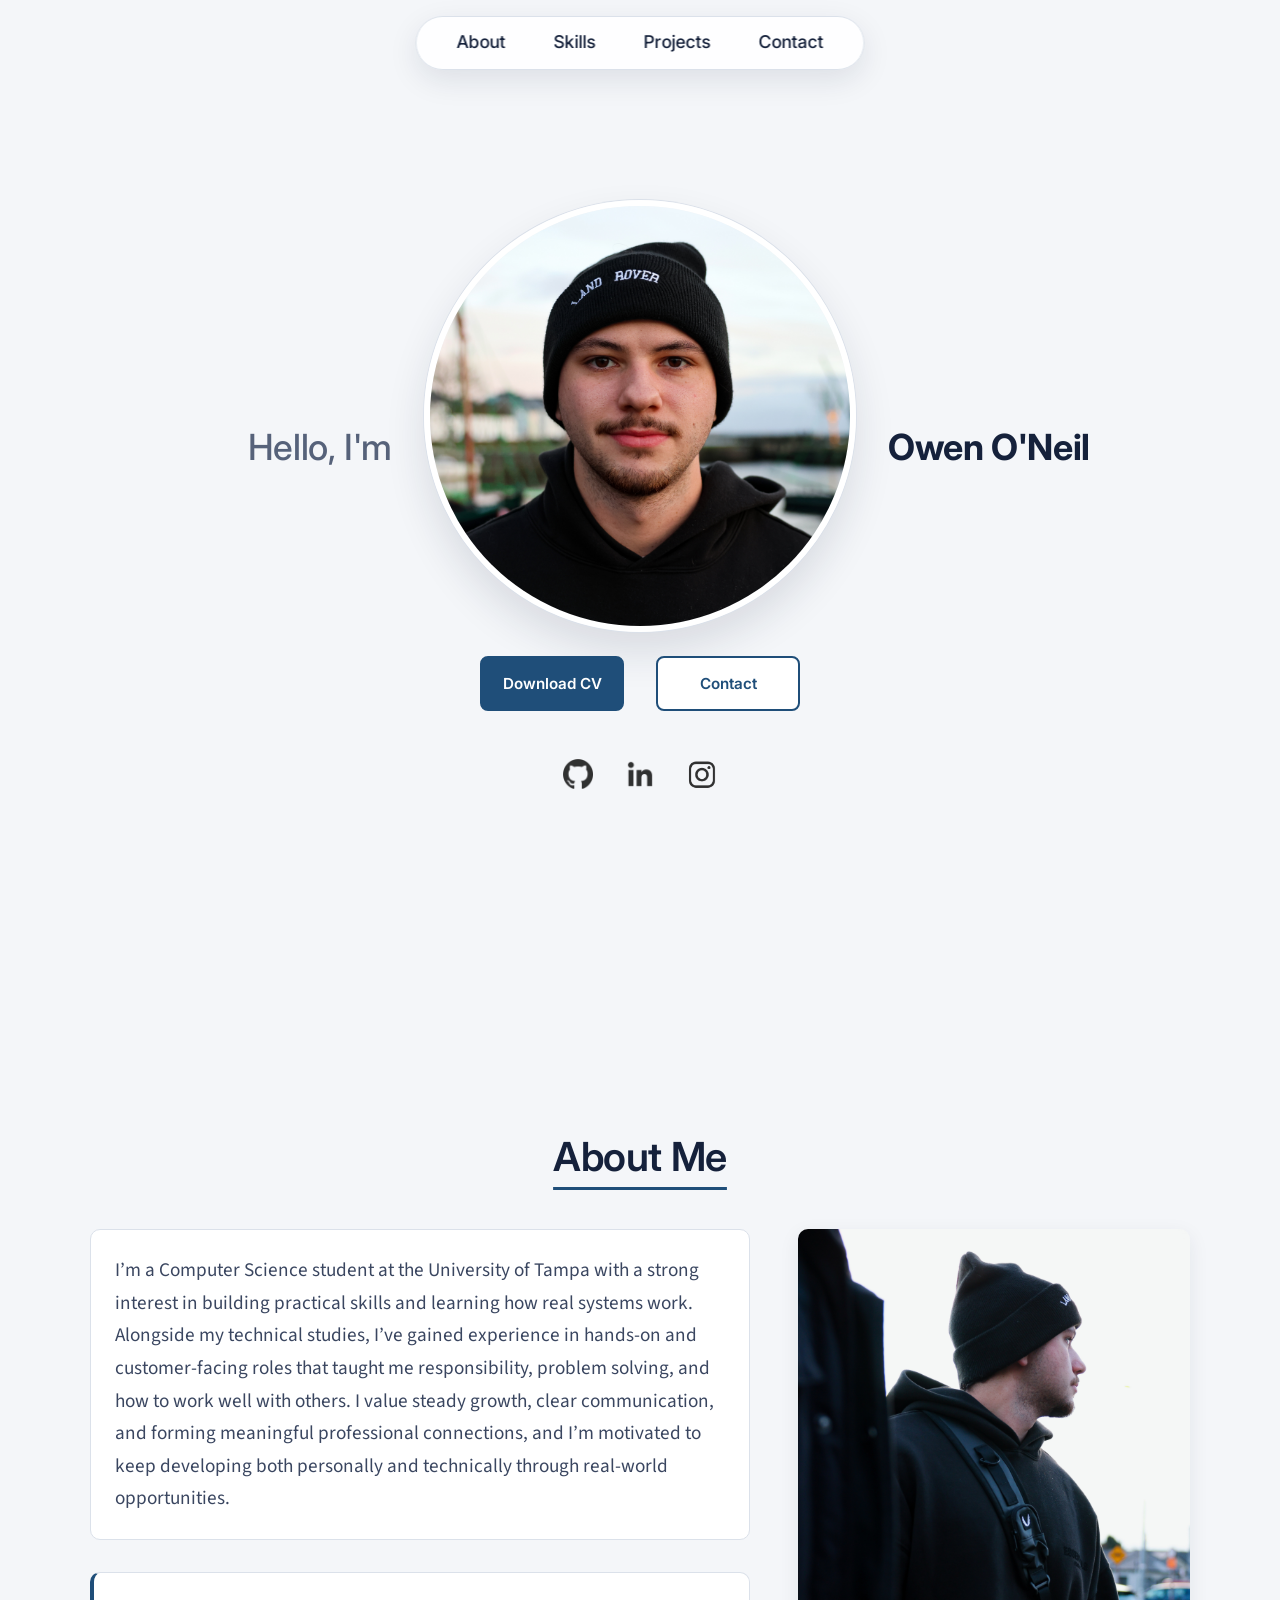
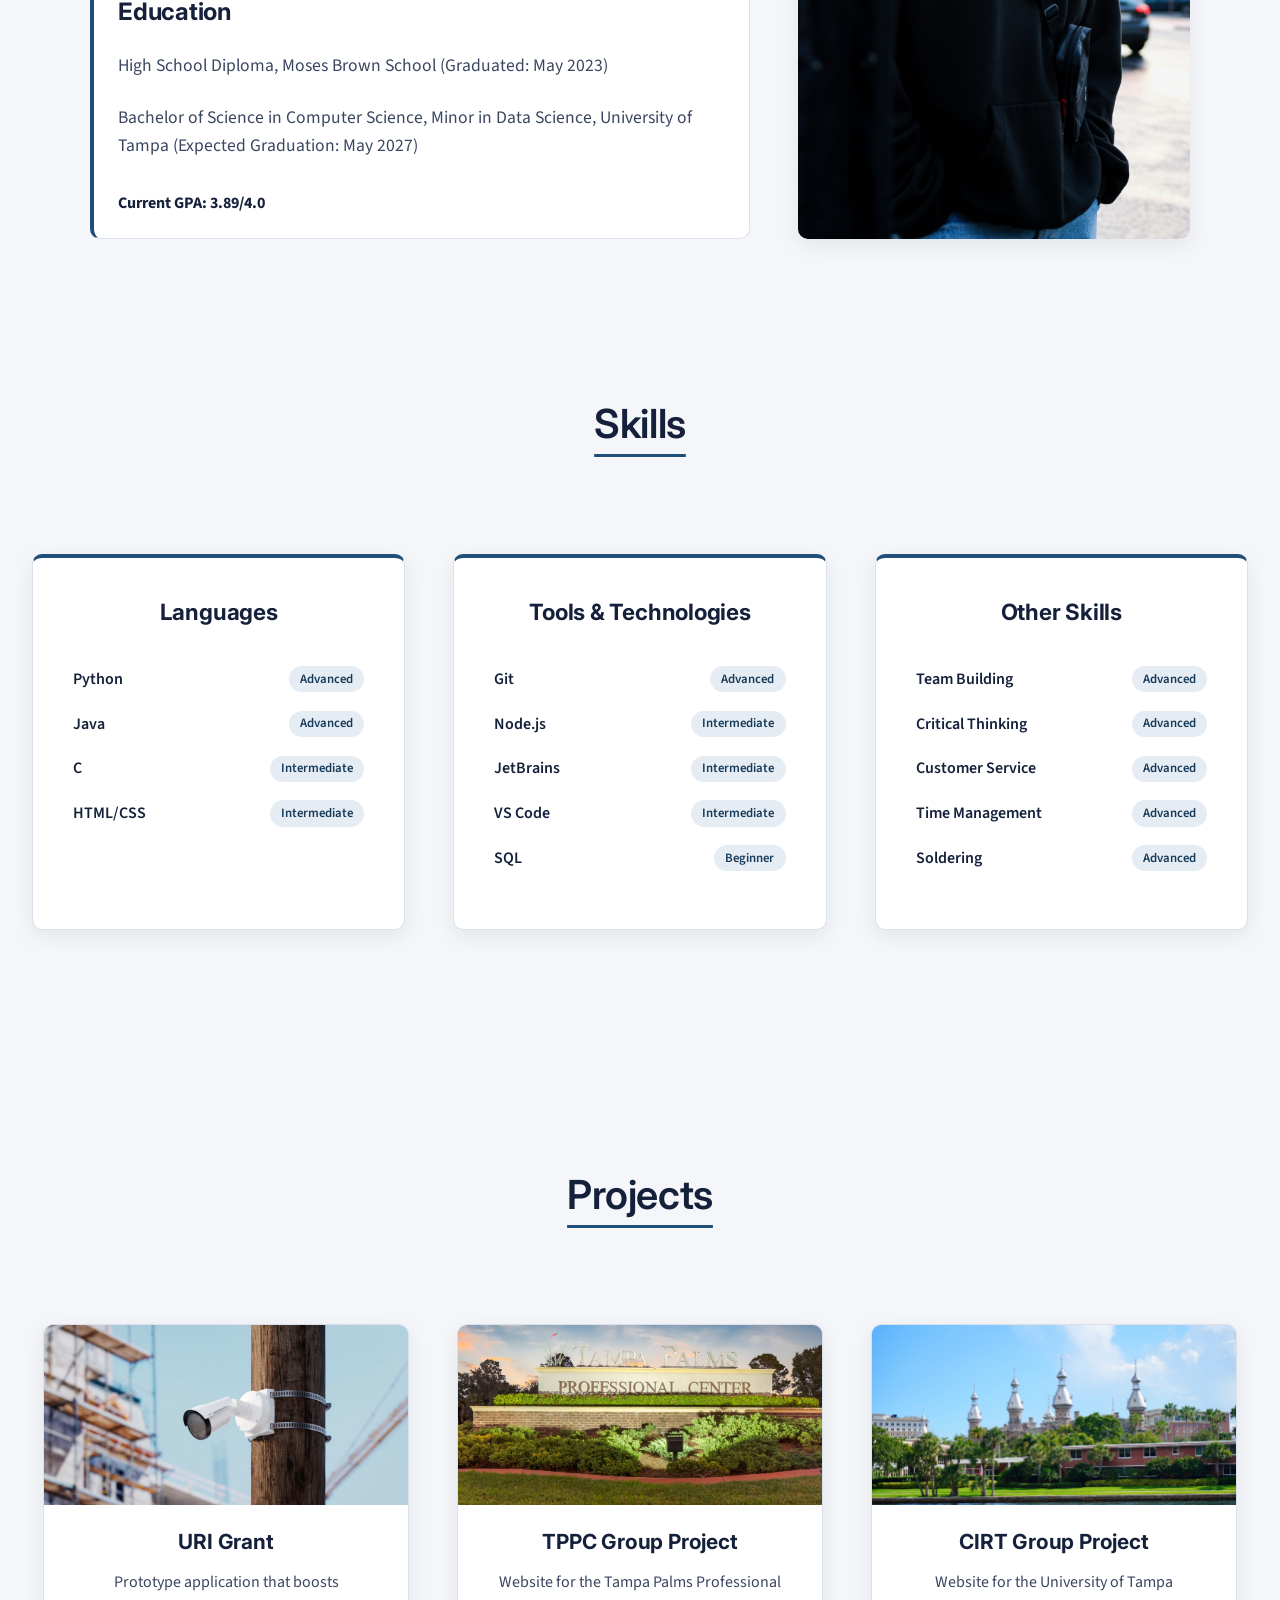
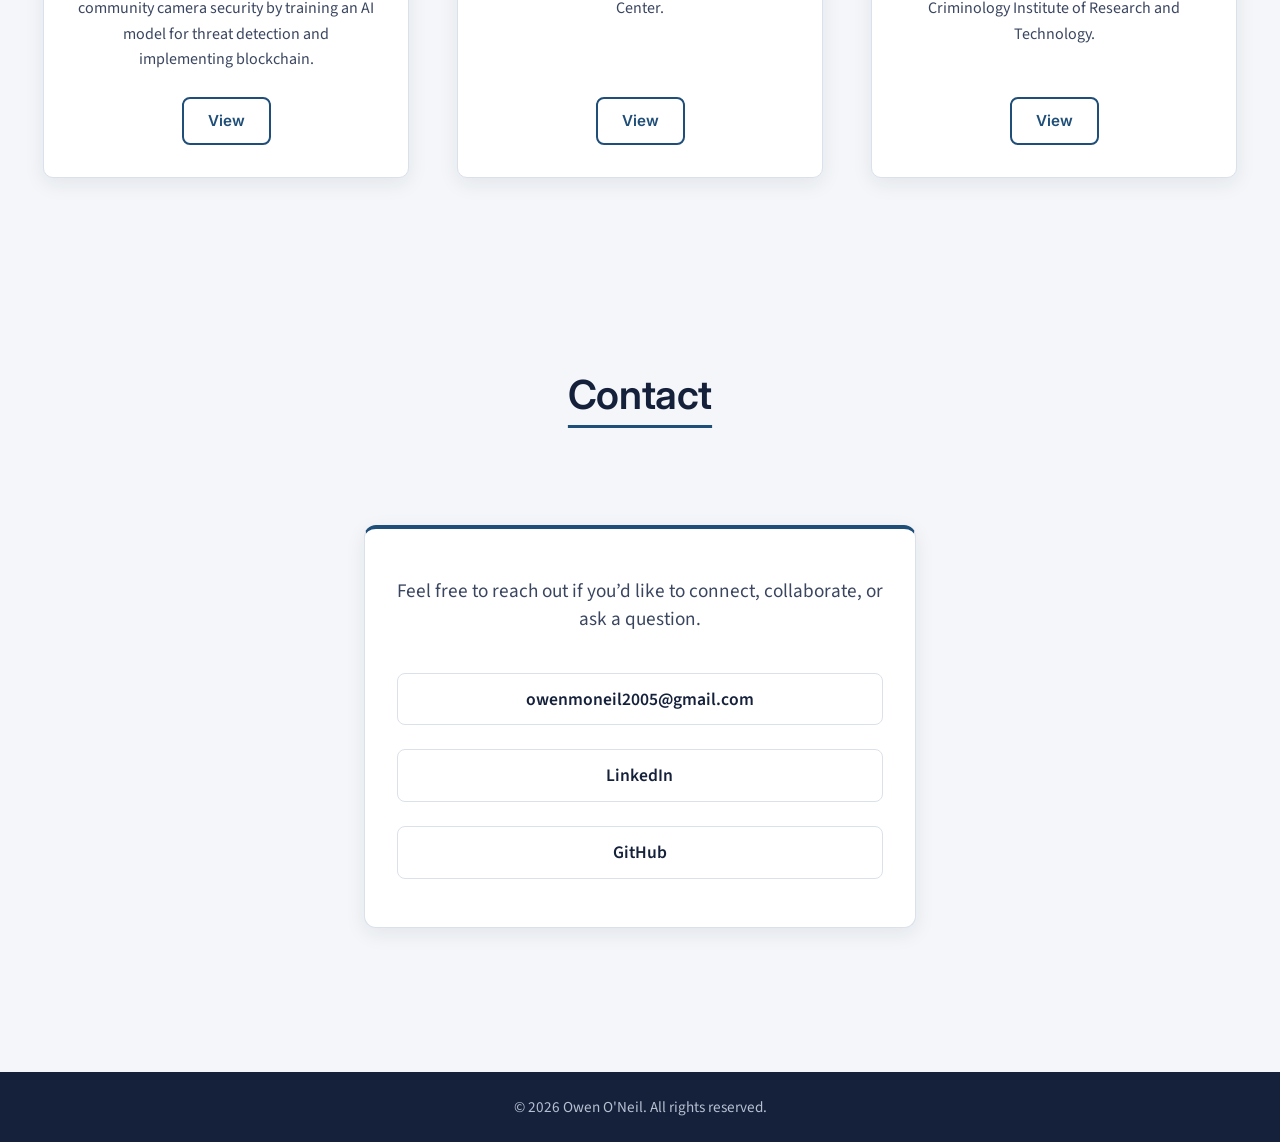
==== homePage.html @ 42765a48 "update 2" ====
<!DOCTYPE html>
<html lang="en">
<head>
    <meta charset="UTF-8">
    <meta name="viewport" content="width=device-width, initial-scale=1.0">
    <meta name="description" content="Owen O'Neil, Computer Science student at the University of Tampa.">
    <title>Owen O'Neil | Portfolio</title>
    <link rel="stylesheet" href="style.css">
</head>
<body>
    <section class="hero">
        <nav id="desktopNav">
            <div>
                <ul class="navLinks">
                    <li><a href="#about">About</a></li>
                    <li><a href="#skills">Skills</a></li>
                    <li><a href="#projects">Projects</a></li>
                    <li><a href="#contact">Contact</a></li>
                </ul>
            </div>
        </nav>
        <nav id="hamburgerNav">
            <div class="hamburgerMenue" onclick="toggleMenue()" role="button" tabindex="0" aria-label="Toggle menu">
                <div class="hamburgerImage">
                    <img src="images/hamburgericon.webp" alt="Menu icon">
                </div>
            </div>
            <div class="mobileLinksHidden">
                <ul class="navLinksMobile">
                    <li><a href="#about" onclick="toggleMenue()">About</a></li>
                    <li><a href="#skills" onclick="toggleMenue()">Skills</a></li>
                    <li><a href="#projects" onclick="toggleMenue()">Projects</a></li>
                    <li><a href="#contact" onclick="toggleMenue()">Contact</a></li>
                </ul>
            </div>
        </nav>
        <div class="homeProfile">
            <div class="leftSideHome">
                <h1>Hello, I'm</h1>
            </div>

            <div class="centerHome">
                <div class="personalPic">
                    <img src="images/selfImage.jpeg" alt="Owen O'Neil">
                </div>

                <div class="CVandConnectButtonsHome">
                    <a class="CV" href="Owen%20O'Neil%20Resume%20updated%208-8-2026.pdf" target="_blank" rel="noopener noreferrer">Download CV</a>
                    <a class="connectBtn" href="#contact">Contact</a>
                </div>

                <div class="relatedButtonsHome">
                    <a href="https://github.com/Owen7117" class="imageButton" target="_blank" rel="noopener noreferrer" aria-label="GitHub">
                        <img src="images/github.png" alt="GitHub">
                    </a>
                    <a href="https://www.linkedin.com/in/owen-o-neil-0a0678290/" class="imageButton" target="_blank" rel="noopener noreferrer" aria-label="LinkedIn">
                        <img src="images/linkedin-icon.png" alt="LinkedIn">
                    </a>
                    <a href="https://www.instagram.com/owen_7117/" class="imageButton" target="_blank" rel="noopener noreferrer" aria-label="Instagram">
                        <img src="images/instagram-icon.png" alt="Instagram">
                    </a>
                </div>
            </div>

            <div class="rightSideHome">
                <h1>Owen O'Neil</h1>
            </div>
        </div>
    </section>

    <section id="about" class="AboutMeSection">
        <div class="aboutMeTitle">
            <h2>About Me</h2>
        </div>
        <div class="aboutMeContainer">
            <div class="leftColumnAbout">
                <div class="aboutMeBox">
                    <p>I’m a Computer Science student at the University of Tampa
                        with a strong interest in building practical skills and
                        learning how real systems work. Alongside my technical
                        studies, I’ve gained experience in hands-on and
                        customer-facing roles that taught me responsibility,
                        problem solving, and how to work well with others.
                        I value steady growth, clear communication, and forming
                        meaningful professional connections, and I’m motivated to
                        keep developing both personally and technically through
                        real-world opportunities.</p>
                </div>

                <div class="educationBox">
                    <h3>Education</h3>
                    <ul>
                        <li>High School Diploma, Moses Brown School (Graduated: May 2023)</li>
                        <li>Bachelor of Science in Computer Science, Minor in Data Science, University of Tampa (Expected Graduation: May 2027)</li>
                    </ul>
                    <div class="gpa">
                        <strong>Current GPA:</strong> 3.89/4.0
                    </div>
                </div>
            </div>

            <div class="rightColumnAbout">
                <div class="pictureBox">
                    <img src="images/wholeBodyPic.jpeg" alt="Owen O'Neil">
                </div>
            </div>
        </div>
    </section>

    <section id="skills" class="skillsSection">
        <div class="skillsTitle">
            <h2>Skills</h2>
        </div>
        <div class="skillsContainer">
            <div class="skillColumn">
                <h3>Languages</h3>
                <ul>
                    <li><span class="skillName">Python</span><span class="skillLevel">Advanced</span></li>
                    <li><span class="skillName">Java</span><span class="skillLevel">Advanced</span></li>
                    <li><span class="skillName">C</span><span class="skillLevel">Intermediate</span></li>
                    <li><span class="skillName">HTML/CSS</span><span class="skillLevel">Intermediate</span></li>
                </ul>
            </div>
            <div class="skillColumn">
                <h3>Tools &amp; Technologies</h3>
                <ul>
                    <li><span class="skillName">Git</span><span class="skillLevel">Advanced</span></li>
                    <li><span class="skillName">Node.js</span><span class="skillLevel">Intermediate</span></li>
                    <li><span class="skillName">JetBrains</span><span class="skillLevel">Intermediate</span></li>
                    <li><span class="skillName">VS Code</span><span class="skillLevel">Intermediate</span></li>
                    <li><span class="skillName">SQL</span><span class="skillLevel">Beginner</span></li>
                </ul>
            </div>
            <div class="skillColumn">
                <h3>Other Skills</h3>
                <ul>
                    <li><span class="skillName">Team Building</span><span class="skillLevel">Advanced</span></li>
                    <li><span class="skillName">Critical Thinking</span><span class="skillLevel">Advanced</span></li>
                    <li><span class="skillName">Customer Service</span><span class="skillLevel">Advanced</span></li>
                    <li><span class="skillName">Time Management</span><span class="skillLevel">Advanced</span></li>
                    <li><span class="skillName">Soldering</span><span class="skillLevel">Advanced</span></li>
                </ul>
            </div>
        </div>
    </section>

    <section id="projects" class="projectsSection">
        <div class="projectsTitle">
            <h2>Projects</h2>
        </div>
        <div class="projectsContainer">
            <div class="projectCard">
                <div class="projectImage">
                    <img src="images/securityCam.jpg" alt="Security camera app">
                </div>
                <h3>URI Grant</h3>
                <p>Prototype application that boosts community camera security by training an AI model for threat
                    detection and implementing blockchain.</p>
                <a class="projectBtn" href="WorkInProgressPage.html">View</a>
            </div>
            <div class="projectCard">
                <div class="projectImage">
                    <img src="images/TPPC.webp" alt="Tampa Palms Professional Center website">
                </div>
                <h3>TPPC Group Project</h3>
                <p>Website for the Tampa Palms Professional Center.</p>
                <a class="projectBtn" href="https://tppcgroup5.vercel.app" target="_blank" rel="noopener noreferrer">View</a>
            </div>
            <div class="projectCard">
                <div class="projectImage">
                    <img src="images/Cirt.jpg" alt="CIRT website">
                </div>
                <h3>CIRT Group Project</h3>
                <p>Website for the University of Tampa Criminology Institute of Research and Technology.</p>
                <a class="projectBtn" href="https://cirt.vercel.app" target="_blank" rel="noopener noreferrer">View</a>
            </div>
        </div>
    </section>

    <section id="contact" class="contactSection">
        <div class="contactTitle">
            <h2>Contact</h2>
        </div>

        <div class="contactContainer">
            <p class="contactText">
                Feel free to reach out if you’d like to connect, collaborate, or ask a question.
            </p>

            <div class="contactInfo">
                <a href="mailto:owenmoneil2005@gmail.com" class="contactItem">owenmoneil2005@gmail.com</a>
                <a href="https://www.linkedin.com/in/owen-o-neil-0a0678290/" target="_blank" rel="noopener noreferrer" class="contactItem">LinkedIn</a>
                <a href="https://github.com/Owen7117" target="_blank" rel="noopener noreferrer" class="contactItem">GitHub</a>
            </div>
        </div>
    </section>

    <footer class="footer">
        <p>&copy; 2026 Owen O'Neil. All rights reserved.</p>
    </footer>

    <script src="script.js"></script>
</body>
</html>
---- style.css ----
@import url('https://fonts.googleapis.com/css2?family=Inter:wght@500;600;700;800&family=Source+Sans+3:wght@400;500;600;700&display=swap');

:root {
    --bg: #F4F6F9;
    --surface: #FFFFFF;
    --ink: #15213B;
    --text: #3A4660;
    --muted: #56627A;
    --accent: #1F4E79;
    --accentDark: #163A59;
    --accentSoft: #E6ECF3;
    --border: #DBE1EA;
    --shadow: 0 6px 20px rgba(21, 33, 59, 0.08);
    --headingFont: 'Inter', 'Segoe UI', Helvetica, Arial, sans-serif;
    --bodyFont: 'Source Sans 3', 'Segoe UI', Helvetica, Arial, sans-serif;
}

html {
    scroll-behavior: smooth;
    scroll-padding-top: 6rem;
}

* {
    margin: 0;
    padding: 0;
}

body {
    font-family: var(--bodyFont);
    background-color: var(--bg);
    color: var(--ink);
    -webkit-font-smoothing: antialiased;
}

h1,
h2,
h3 {
    font-family: var(--headingFont);
    color: var(--ink);
    letter-spacing: -0.01em;
}

a:focus-visible,
button:focus-visible,
[role="button"]:focus-visible {
    outline: 2px solid var(--accent);
    outline-offset: 3px;
    border-radius: 4px;
}

.hero {
    min-height: 100vh;
    display: flex;
    flex-direction: column;
    padding-top: 4.5rem;
}

#desktopNav {
    position: fixed;
    top: 1rem;
    left: 50%;
    transform: translateX(-50%);
    z-index: 1000;
    display: flex;
    justify-content: center;
    width: max-content;
    max-width: calc(100% - 2rem);
    box-sizing: border-box;
    padding: 0.9rem 2.5rem;
    background-color: rgba(255, 255, 255, 0.88);
    -webkit-backdrop-filter: blur(10px);
    backdrop-filter: blur(10px);
    border: 1px solid var(--border);
    border-radius: 999px;
    box-shadow: 0 10px 30px rgba(21, 33, 59, 0.1);
}

.navLinks {
    display: flex;
    list-style: none;
    gap: 3rem;
}

.navLinks a {
    color: var(--ink);
    font-family: var(--headingFont);
    font-size: 1.1rem;
    font-weight: 500;
    display: inline-block;
    text-decoration: none;
    transition: transform 0.3s, color 0.3s;
}

.navLinks a:hover {
    color: var(--accent);
    transform: scale(1.08);
    text-decoration: underline;
    text-decoration-thickness: 2px;
    text-underline-offset: 0.45rem;
}

#hamburgerNav {
    display: none;
}

.hamburgerMenue {
    display: flex;
    cursor: pointer;
}

.hamburgerImage {
    display: flex;
    flex-direction: column;
    width: 40px;
    height: 40px;
    cursor: pointer;
}

.hamburgerImage img {
    width: 100%;
    height: 100%;
    object-fit: contain;
}

.homeProfile {
    display: flex;
    align-items: center;
    padding: 0 1.5rem;
    margin-top: 8rem;
    gap: 1rem;
}

.leftSideHome {
    flex: 1 1 0;
    text-align: right;
    font-size: 1.5rem;
    padding-bottom: 6rem;
}

.leftSideHome h1 {
    font-weight: 500;
    color: var(--muted);
}

.centerHome {
    flex: 0 0 auto;
    display: flex;
    flex-direction: column;
    align-items: center;
}

.rightSideHome {
    flex: 1 1 0;
    font-size: 1.5rem;
    display: flex;
    text-align: left;
    padding-bottom: 6rem;
}

.rightSideHome h1 {
    font-weight: 700;
    color: var(--ink);
}

.relatedButtonsHome {
    display: flex;
    gap: 2rem;
    margin-top: 3rem;
    justify-content: center;
}

.imageButton img {
    display: block;
    width: 30px;
    height: 30px;
    filter: brightness(0);
    opacity: 0.8;
    transition: transform 0.3s, opacity 0.3s;
}

.imageButton img:hover {
    transform: scale(1.2);
    opacity: 1;
}

.personalPic {
    width: 420px;
    height: 420px;
    margin-right: 1rem;
    margin-left: 1rem;
    overflow: hidden;
    border-radius: 50%;
    border: 6px solid var(--surface);
    box-shadow: 0 0 0 1px var(--border), 0 20px 40px rgba(21, 33, 59, 0.12);
}

.personalPic img {
    width: 100%;
    height: 100%;
    object-fit: cover;
}

.CVandConnectButtonsHome {
    display: flex;
    gap: 2rem;
    margin-top: 1.5rem;
    justify-content: center;
}

.CV,
.connectBtn {
    display: inline-block;
    box-sizing: border-box;
    width: 9rem;
    padding: 1rem;
    border-radius: 8px;
    font-family: var(--headingFont);
    font-size: 0.95rem;
    font-weight: 600;
    text-align: center;
    text-decoration: none;
    cursor: pointer;
    transition: transform 0.3s, background-color 0.3s, color 0.3s, border-color 0.3s;
}

.CV {
    background-color: var(--accent);
    color: #FFFFFF;
    border: 2px solid var(--accent);
}

.CV:hover {
    background-color: var(--accentDark);
    border-color: var(--accentDark);
    transform: scale(1.05);
}

.connectBtn {
    background-color: var(--surface);
    color: var(--accent);
    border: 2px solid var(--accent);
}

.connectBtn:hover {
    background-color: var(--accent);
    color: #FFFFFF;
    transform: scale(1.05);
}

.AboutMeSection {
    margin-top: 8rem;
    padding: 2rem;
}

.aboutMeTitle,
.skillsTitle,
.projectsTitle,
.contactTitle {
    text-align: center;
    text-decoration: underline;
    text-decoration-color: var(--accent);
    text-decoration-thickness: 3px;
    text-underline-offset: 1rem;
}

.aboutMeTitle h2,
.skillsTitle h2,
.projectsTitle h2,
.contactTitle h2 {
    font-size: 2.5rem;
    font-weight: 600;
}

.aboutMeTitle {
    margin-bottom: 3rem;
}

.aboutMeContainer {
    display: flex;
    align-items: stretch;
    gap: 3rem;
    max-width: 1100px;
    margin: 0 auto;
    flex-wrap: nowrap;
    justify-content: center;
}

.leftColumnAbout {
    flex: 0 0 60%;
    max-width: 60%;
    display: flex;
    flex-direction: column;
    gap: 2rem;
}

.aboutMeBox {
    width: 100%;
    box-sizing: border-box;
    background-color: var(--surface);
    border: 1px solid var(--border);
    border-radius: 10px;
    padding: 1.5rem;
    min-height: 200px;
}

.aboutMeBox p {
    font-size: 1.2rem;
    line-height: 1.7;
    color: var(--text);
}

.educationBox {
    box-sizing: border-box;
    padding: 1.5rem;
    background-color: var(--surface);
    border: 1px solid var(--border);
    border-left: 4px solid var(--accent);
    border-radius: 10px;
    width: 100%;
}

.educationBox h3 {
    font-size: 1.5rem;
    margin-bottom: 1.6rem;
}

.educationBox ul {
    list-style: none;
    padding: 0;
    margin: 0;
}

.educationBox li {
    font-size: 1.1rem;
    line-height: 1.6;
    color: var(--text);
    margin-bottom: 1.5rem;
}

.rightColumnAbout {
    flex: 0 0 calc(40% - 3rem);
    max-width: calc(40% - 3rem);
    display: flex;
    flex-direction: column;
    min-height: 500px;
}

.pictureBox {
    flex: 1;
    display: flex;
}

.pictureBox img {
    width: 100%;
    height: 100%;
    object-fit: cover;
    border-radius: 10px;
    box-shadow: var(--shadow);
}

.gpa {
    font-weight: 700;
    margin-top: 2rem;
    color: var(--ink);
}

.skillsSection {
    margin-top: 6rem;
    padding: 2rem;
}

.skillsTitle {
    margin-bottom: 6.6rem;
}

.skillsContainer {
    display: flex;
    gap: 3rem;
    max-width: 1500px;
    margin: 0 auto;
    justify-content: center;
    margin-bottom: 5rem;
}

.skillColumn {
    flex: 1;
    min-width: 180px;
    max-width: 300px;
    background-color: var(--surface);
    border: 1px solid var(--border);
    border-top: 4px solid var(--accent);
    border-radius: 10px;
    padding: 2.5rem;
    box-shadow: var(--shadow);
}

.skillColumn h3 {
    font-size: 1.4rem;
    margin-bottom: 2.5rem;
    text-align: center;
}

.skillColumn ul {
    list-style: none;
    padding: 0;
    margin: 0;
}

.skillColumn li {
    font-size: 1rem;
    line-height: 1.8;
    color: var(--text);
    gap: 2rem;
    display: flex;
    justify-content: space-between;
    align-items: center;
    margin-bottom: 1rem;
}

.skillName {
    font-weight: 600;
    color: var(--ink);
}

.skillLevel {
    font-size: 0.8rem;
    font-weight: 600;
    color: var(--accentDark);
    background-color: var(--accentSoft);
    padding: 0.1rem 0.7rem;
    border-radius: 999px;
    white-space: nowrap;
}

.projectsSection {
    margin-top: 6rem;
    padding: 2rem;
}

.projectsTitle {
    margin-bottom: 6.6rem;
}

.projectsContainer {
    display: flex;
    gap: 3rem;
    max-width: 1500px;
    margin: 0 auto;
    justify-content: center;
}

.projectCard {
    flex: 1;
    max-width: 300px;
    background-color: var(--surface);
    border: 1px solid var(--border);
    border-radius: 10px;
    padding: 2rem;
    box-shadow: var(--shadow);
    display: flex;
    flex-direction: column;
    align-items: center;
    text-align: center;
    overflow: hidden;
}

.projectImage {
    width: calc(100% + 4rem);
    height: 180px;
    margin: -2rem -2rem 1.5rem;
    overflow: hidden;
    background-color: var(--accentSoft);
}

.projectImage img {
    display: block;
    width: 100%;
    height: 100%;
    object-fit: cover;
}

.projectCard h3 {
    font-size: 1.3rem;
    margin-bottom: 1rem;
}

.projectCard p {
    font-size: 1rem;
    line-height: 1.6;
    color: var(--text);
    margin-bottom: auto;
}

.projectBtn {
    display: inline-block;
    margin-top: 1.5rem;
    padding: 0.8rem 1.5rem;
    font-family: var(--headingFont);
    font-size: 0.95rem;
    font-weight: 600;
    color: var(--accent);
    text-decoration: none;
    border: 2px solid var(--accent);
    background-color: var(--surface);
    cursor: pointer;
    border-radius: 8px;
    transition: transform 0.2s ease, background-color 0.2s ease, color 0.2s ease;
}

.projectBtn:hover {
    background-color: var(--accent);
    color: #FFFFFF;
    transform: scale(1.05);
}

.WorkInProgress {
    background-color: var(--surface);
    min-height: 100vh;
}

.WorkInProgress img {
    display: block;
    width: 96%;
    height: 500px;
    margin: 0 auto;
    object-fit: contain;
}

.WorkInProgress p {
    font-family: var(--headingFont);
    font-size: 4rem;
    color: var(--ink);
    text-align: center;
    margin-bottom: 2rem;
    background-color: var(--surface);
}

.contactTitle {
    margin-bottom: 6.6rem;
}

.contactSection {
    margin-top: 6rem;
    padding: 4rem 2rem;
}

.contactContainer {
    max-width: 40%;
    margin: 0 auto;
    background-color: var(--surface);
    border-radius: 12px;
    padding: 3rem 2rem;
    text-align: center;
    border: 1px solid var(--border);
    border-top: 4px solid var(--accent);
    box-shadow: var(--shadow);
    margin-bottom: 5rem;
}

.contactText {
    font-size: 1.2rem;
    margin-bottom: 2.5rem;
    color: var(--text);
}

.contactInfo {
    display: flex;
    flex-direction: column;
    gap: 1.5rem;
}

.contactItem {
    font-size: 1.1rem;
    font-weight: 600;
    color: var(--ink);
    text-decoration: none;
    border: 1px solid var(--border);
    padding: 0.8rem 1rem;
    border-radius: 8px;
    transition: transform 0.3s, background-color 0.2s ease, color 0.2s ease, border-color 0.2s ease;
}

.contactItem:hover {
    background-color: var(--accent);
    border-color: var(--accent);
    color: #FFFFFF;
    transform: scale(1.03);
}

.footer {
    background-color: var(--ink);
    padding: 1.5rem 1rem;
}

.footer p {
    text-align: center;
    color: #B7C0D1;
    font-size: 0.95rem;
}

@media (prefers-reduced-motion: reduce) {
    html {
        scroll-behavior: auto;
    }

    * {
        transition: none !important;
    }
}

@media screen and (max-width: 800px) {
    html {
        scroll-padding-top: 5.5rem;
    }

    #desktopNav {
        display: none;
    }

    #hamburgerNav {
        position: fixed;
        top: 0.75rem;
        left: 0.75rem;
        right: 0.75rem;
        z-index: 1000;
        display: flex;
        justify-content: flex-start;
        padding: 0.6rem 1rem;
        background-color: rgba(255, 255, 255, 0.92);
        -webkit-backdrop-filter: blur(10px);
        backdrop-filter: blur(10px);
        border: 1px solid var(--border);
        border-radius: 12px;
        box-shadow: 0 10px 30px rgba(21, 33, 59, 0.1);
    }

    .mobileLinksHidden {
        display: none;
        position: absolute;
        top: calc(100% + 0.5rem);
        left: 0;
        background-color: var(--surface);
        border: 1px solid var(--border);
        border-radius: 12px;
        overflow: hidden;
        box-shadow: 0 12px 24px rgba(21, 33, 59, 0.1);
        flex-direction: column;
        z-index: 100;
        min-width: 180px;
    }

    .mobileLinksHidden.active {
        display: flex;
    }

    .navLinksMobile {
        list-style: none;
        display: flex;
        flex-direction: column;
        gap: 0;
    }

    .navLinksMobile li {
        width: 100%;
    }

    .navLinksMobile a {
        display: block;
        padding: 1rem 1.25rem;
        color: var(--ink);
        font-family: var(--headingFont);
        text-decoration: none;
        font-size: 1.1rem;
        font-weight: 500;
        border-bottom: none;
    }

    .navLinksMobile a:hover {
        color: var(--accent);
        background-color: var(--accentSoft);
    }

    .hero {
        padding-top: 4rem;
    }

    .homeProfile {
        margin-top: 3rem;
        flex-direction: column;
        align-items: center;
        text-align: center;
    }

    .leftSideHome {
        order: 1;
        font-size: 1.5rem;
        flex: none;
        padding-bottom: 0;
        margin-bottom: 0;
        text-align: center;
    }

    .rightSideHome {
        order: 2;
        margin: 0;
        padding: 0 0 1.5rem;
        flex: none;
        justify-content: center;
        text-align: center;
    }

    .centerHome {
        order: 3;
    }

    .personalPic {
        width: 260px;
        height: 260px;
    }

    .CVandConnectButtonsHome,
    .relatedButtonsHome {
        order: 4;
    }

    .aboutMeContainer {
        flex-direction: column;
        align-items: center;
    }

    .leftColumnAbout,
    .rightColumnAbout {
        flex: none;
        width: 100%;
        max-width: 700px;
        min-height: 0;
    }

    .educationBox {
        order: 2;
    }

    .pictureBox {
        width: 100%;
        height: auto;
    }

    .pictureBox img {
        width: 100%;
        height: auto;
        object-fit: cover;
    }

    .skillsContainer {
        flex-direction: column;
        gap: 2rem;
        align-items: center;
    }

    .skillColumn {
        box-sizing: border-box;
        max-width: 100%;
        width: 100%;
        padding: 2rem;
    }

    .skillColumn h3 {
        text-align: center;
        font-size: 1.4rem;
    }

    .skillColumn li {
        font-size: 0.95rem;
    }

    .projectsContainer {
        flex-direction: column;
        align-items: center;
        gap: 2rem;
    }

    .projectCard {
        box-sizing: border-box;
        max-width: 100%;
        width: 100%;
        padding: 1.5rem;
    }

    .projectImage {
        width: calc(100% + 3rem);
        height: 200px;
        margin: -1.5rem -1.5rem 1.5rem;
    }

    .projectsSection {
        padding: 3rem 1.5rem;
    }

    .projectsTitle,
    .skillsTitle,
    .contactTitle {
        margin-bottom: 3rem;
    }

    .contactContainer {
        max-width: 100%;
        padding: 2.5rem 1.5rem;
    }

    .WorkInProgress p {
        font-size: 2.5rem;
    }
}
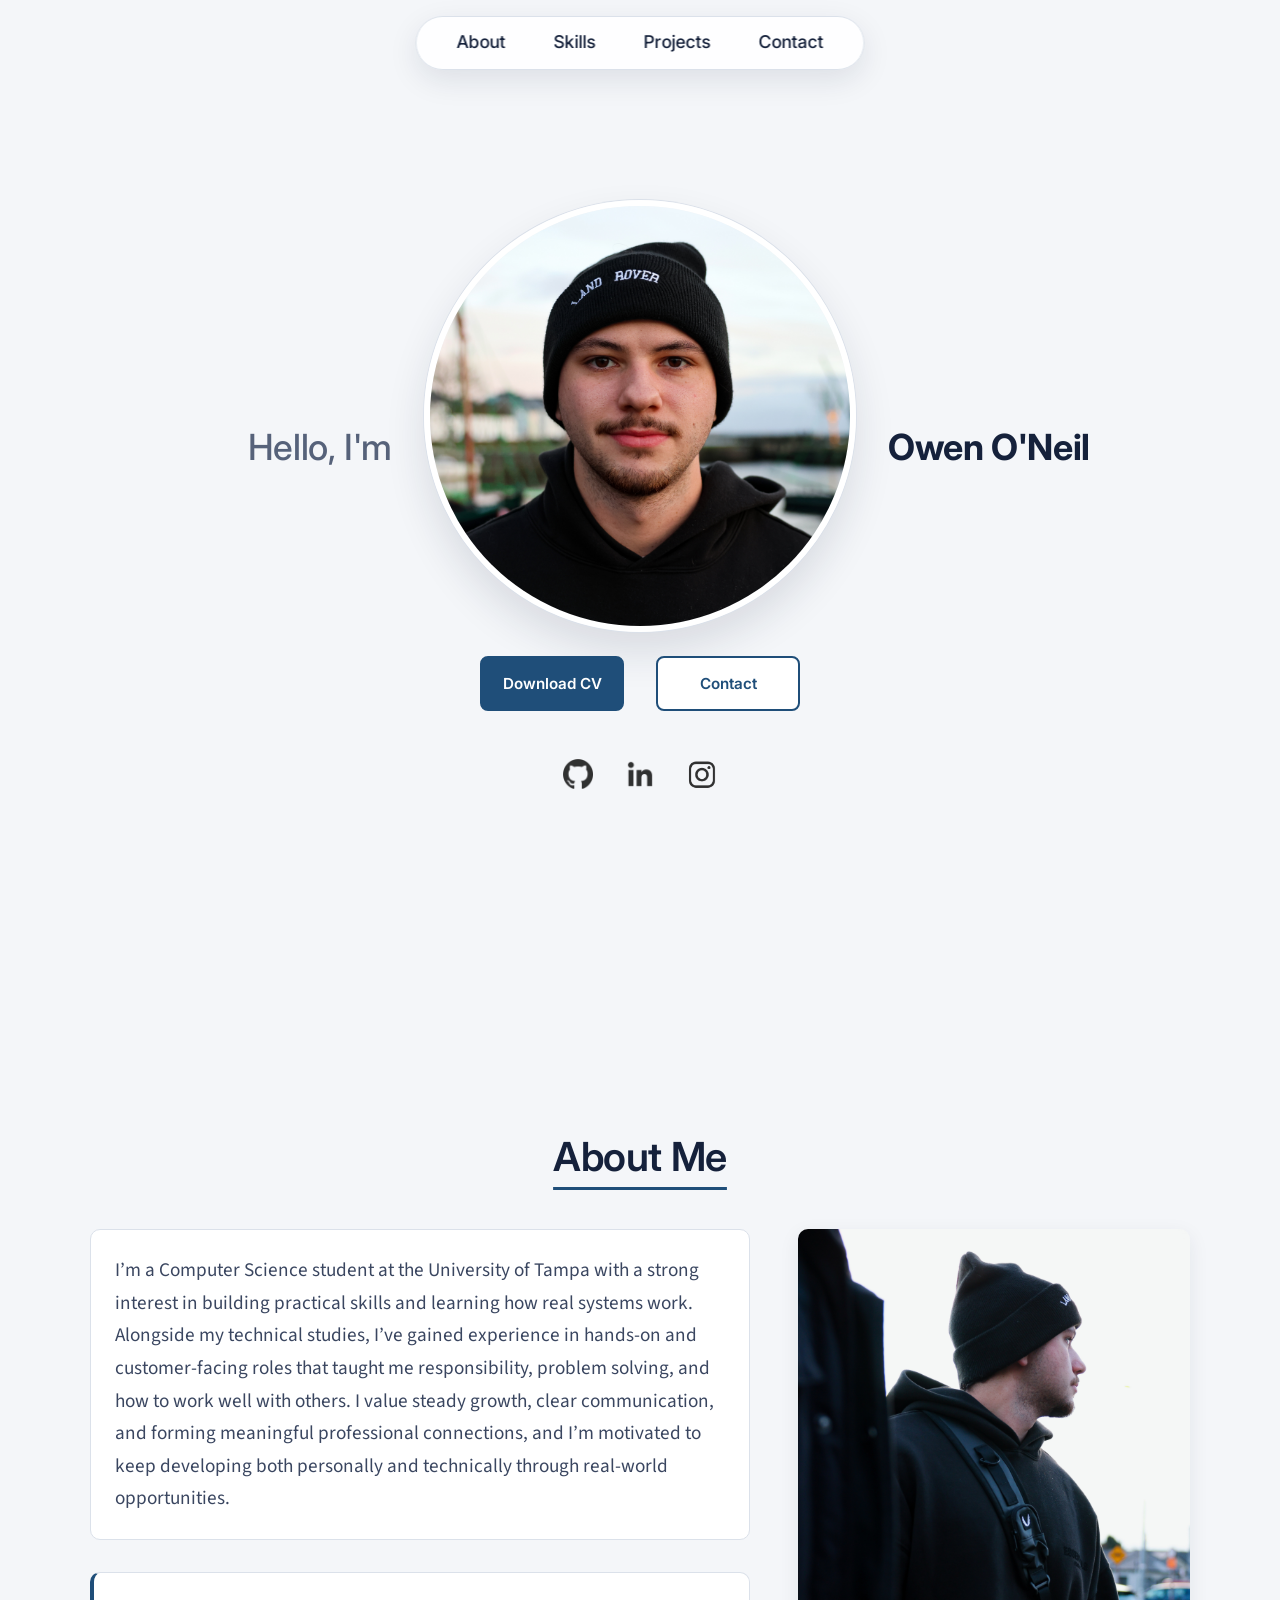
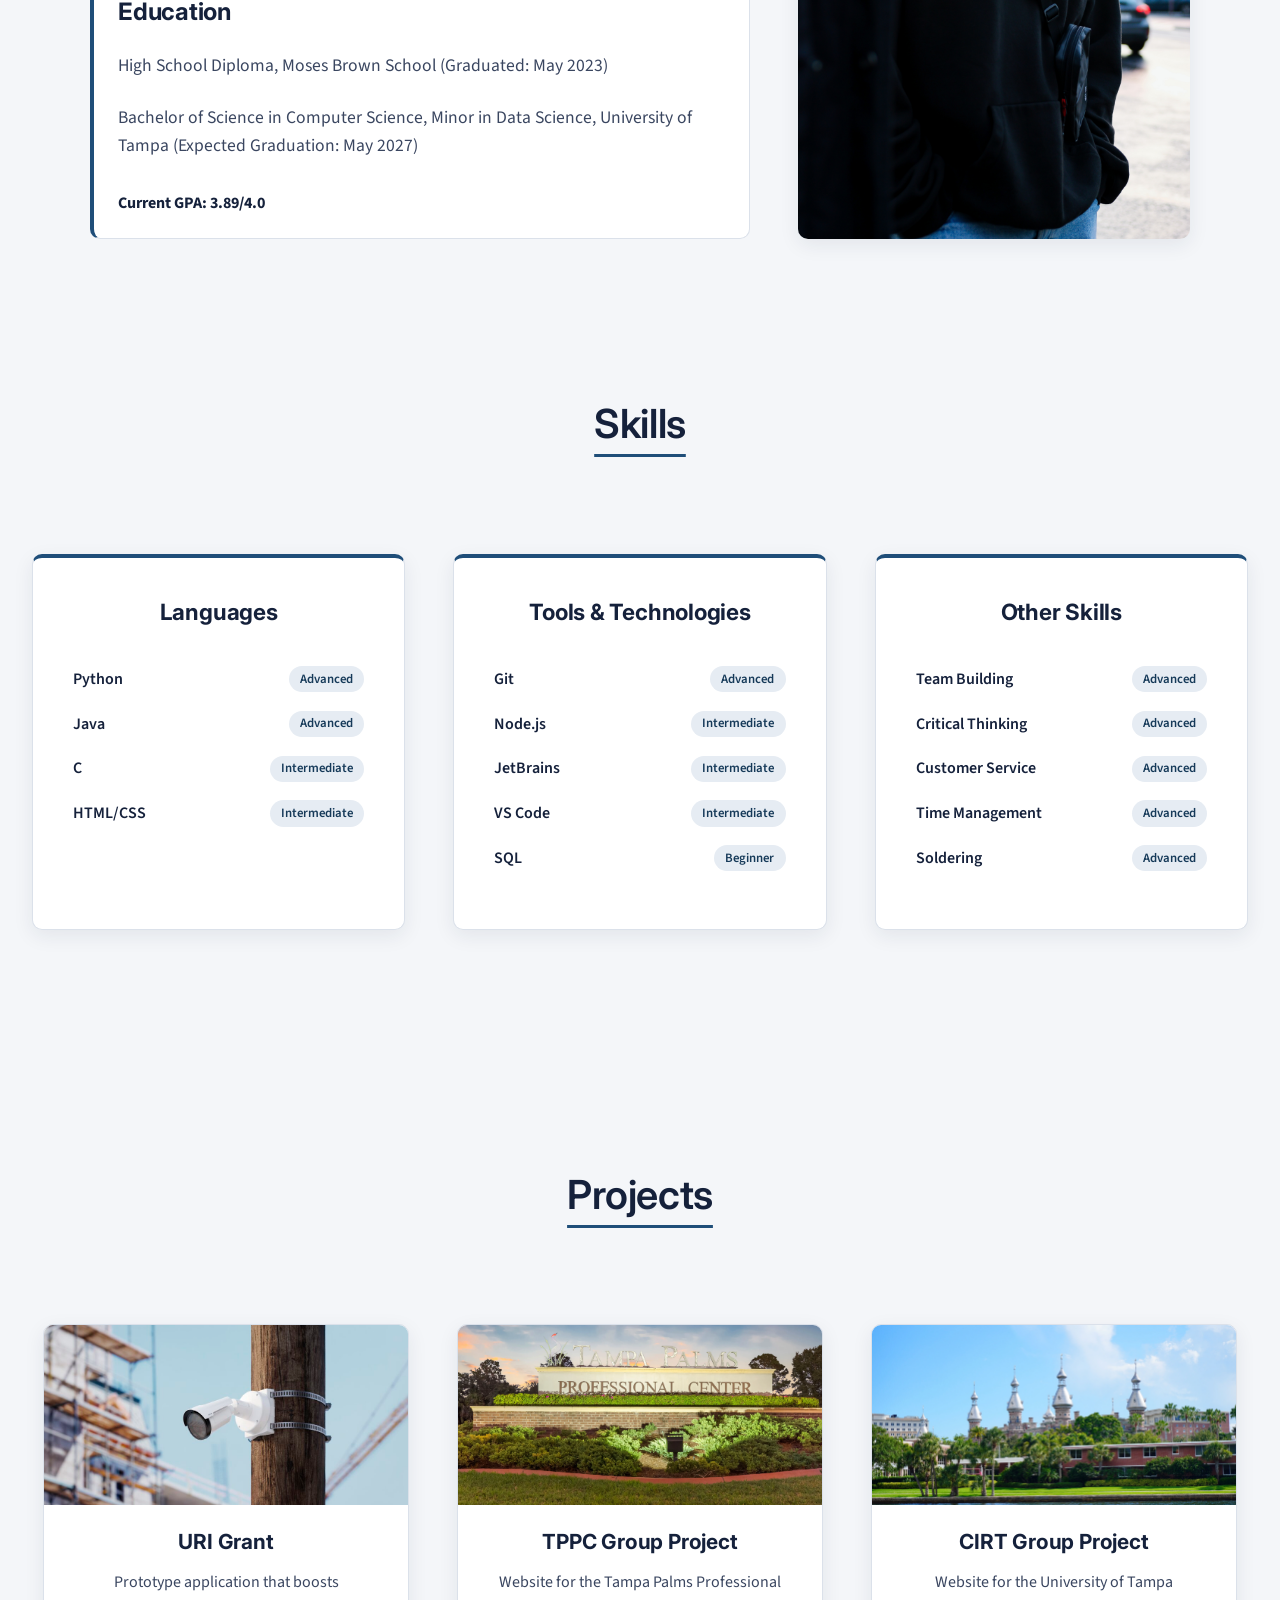
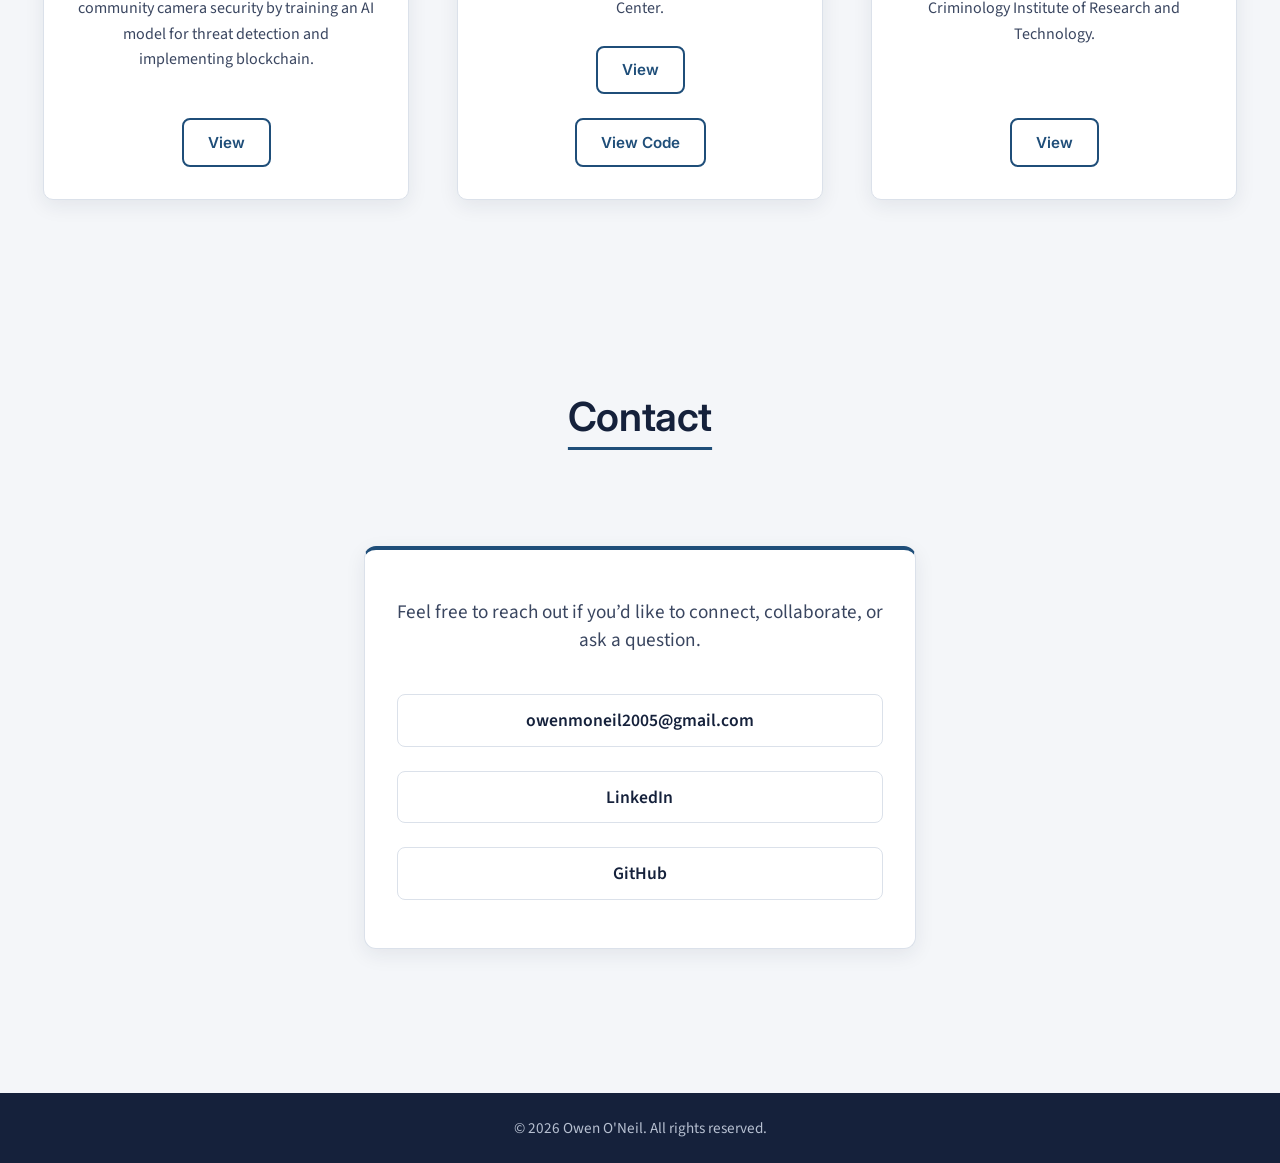
==== commit 0482b515: "add link to tampa palms center repo" ====
--- a/homePage.html
+++ b/homePage.html
@@ -165,6 +165,7 @@
                 <h3>TPPC Group Project</h3>
                 <p>Website for the Tampa Palms Professional Center.</p>
                 <a class="projectBtn" href="https://tppcgroup5.vercel.app" target="_blank" rel="noopener noreferrer">View</a>
+                <a class="projectBtn" href="https://github.com/tppcgroups/tppcgroup5" target="_blank" rel="noopener noreferrer">View Code</a>
             </div>
             <div class="projectCard">
                 <div class="projectImage">
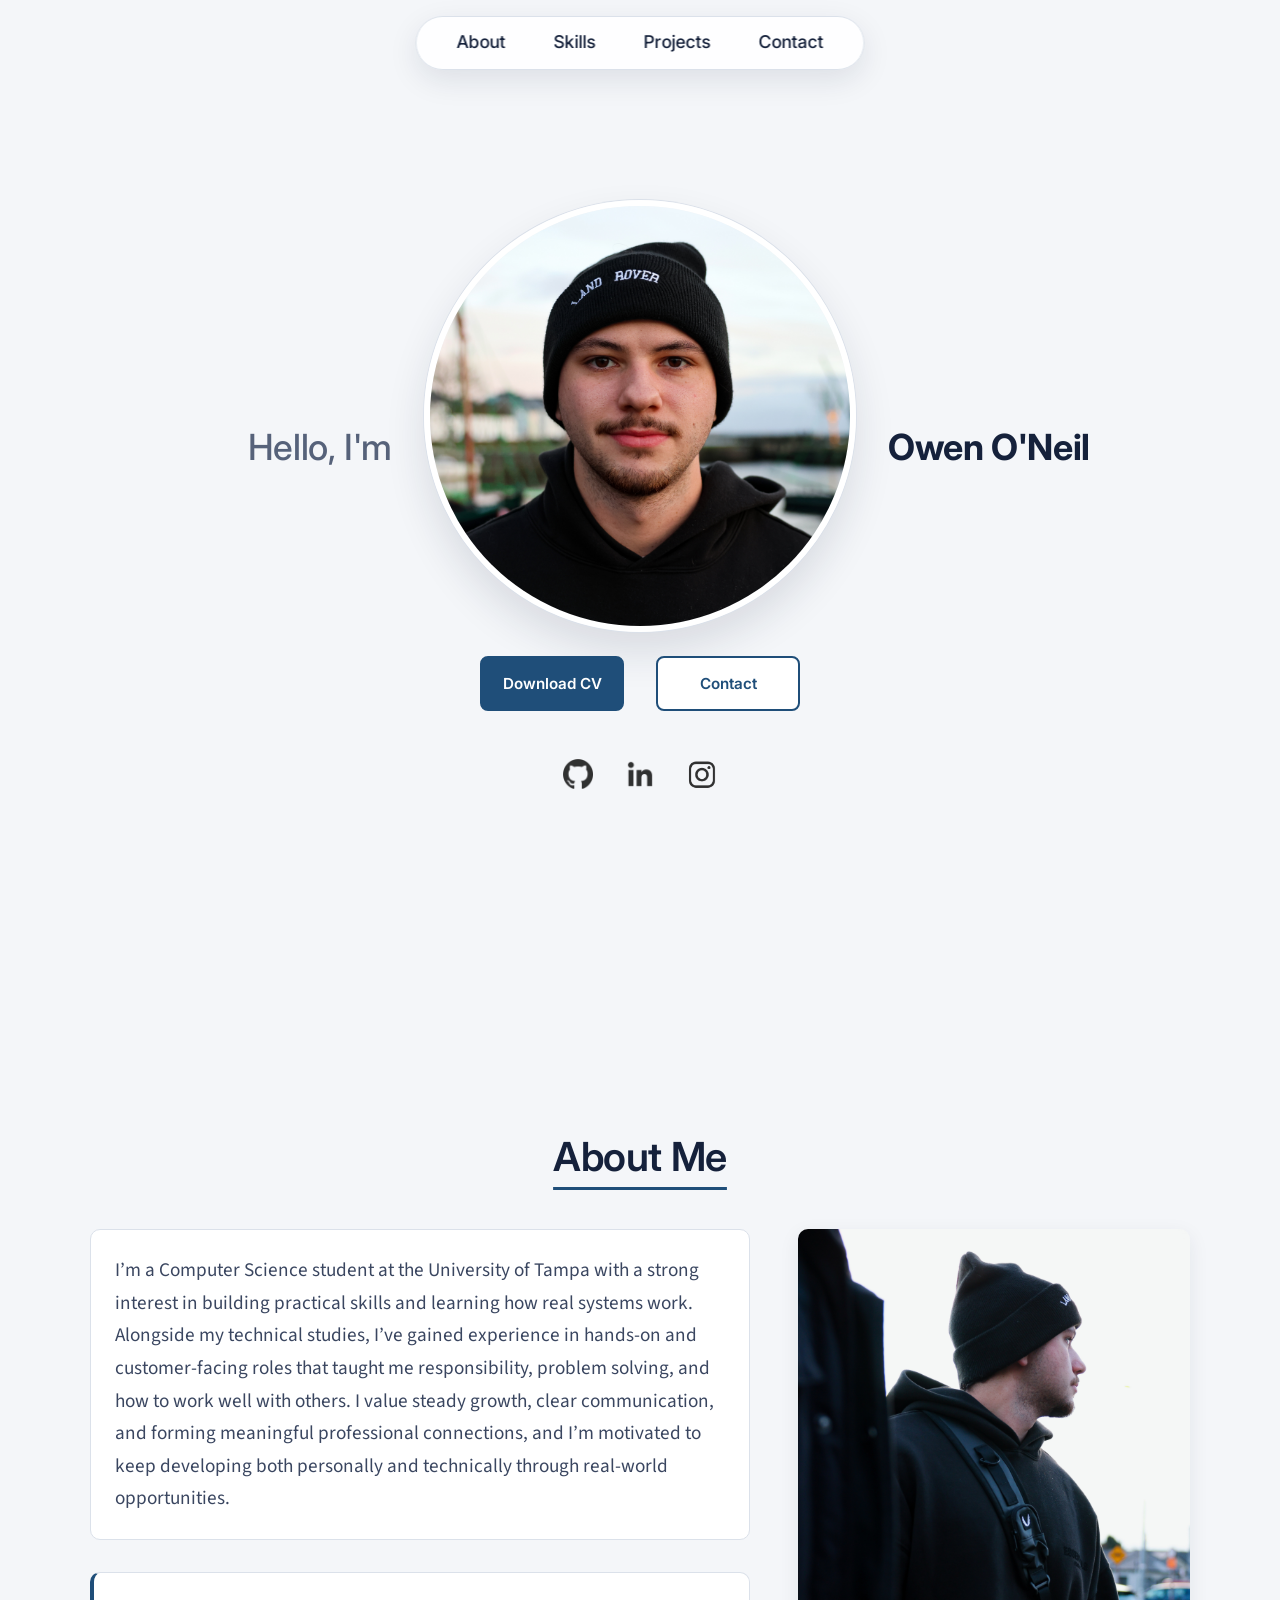
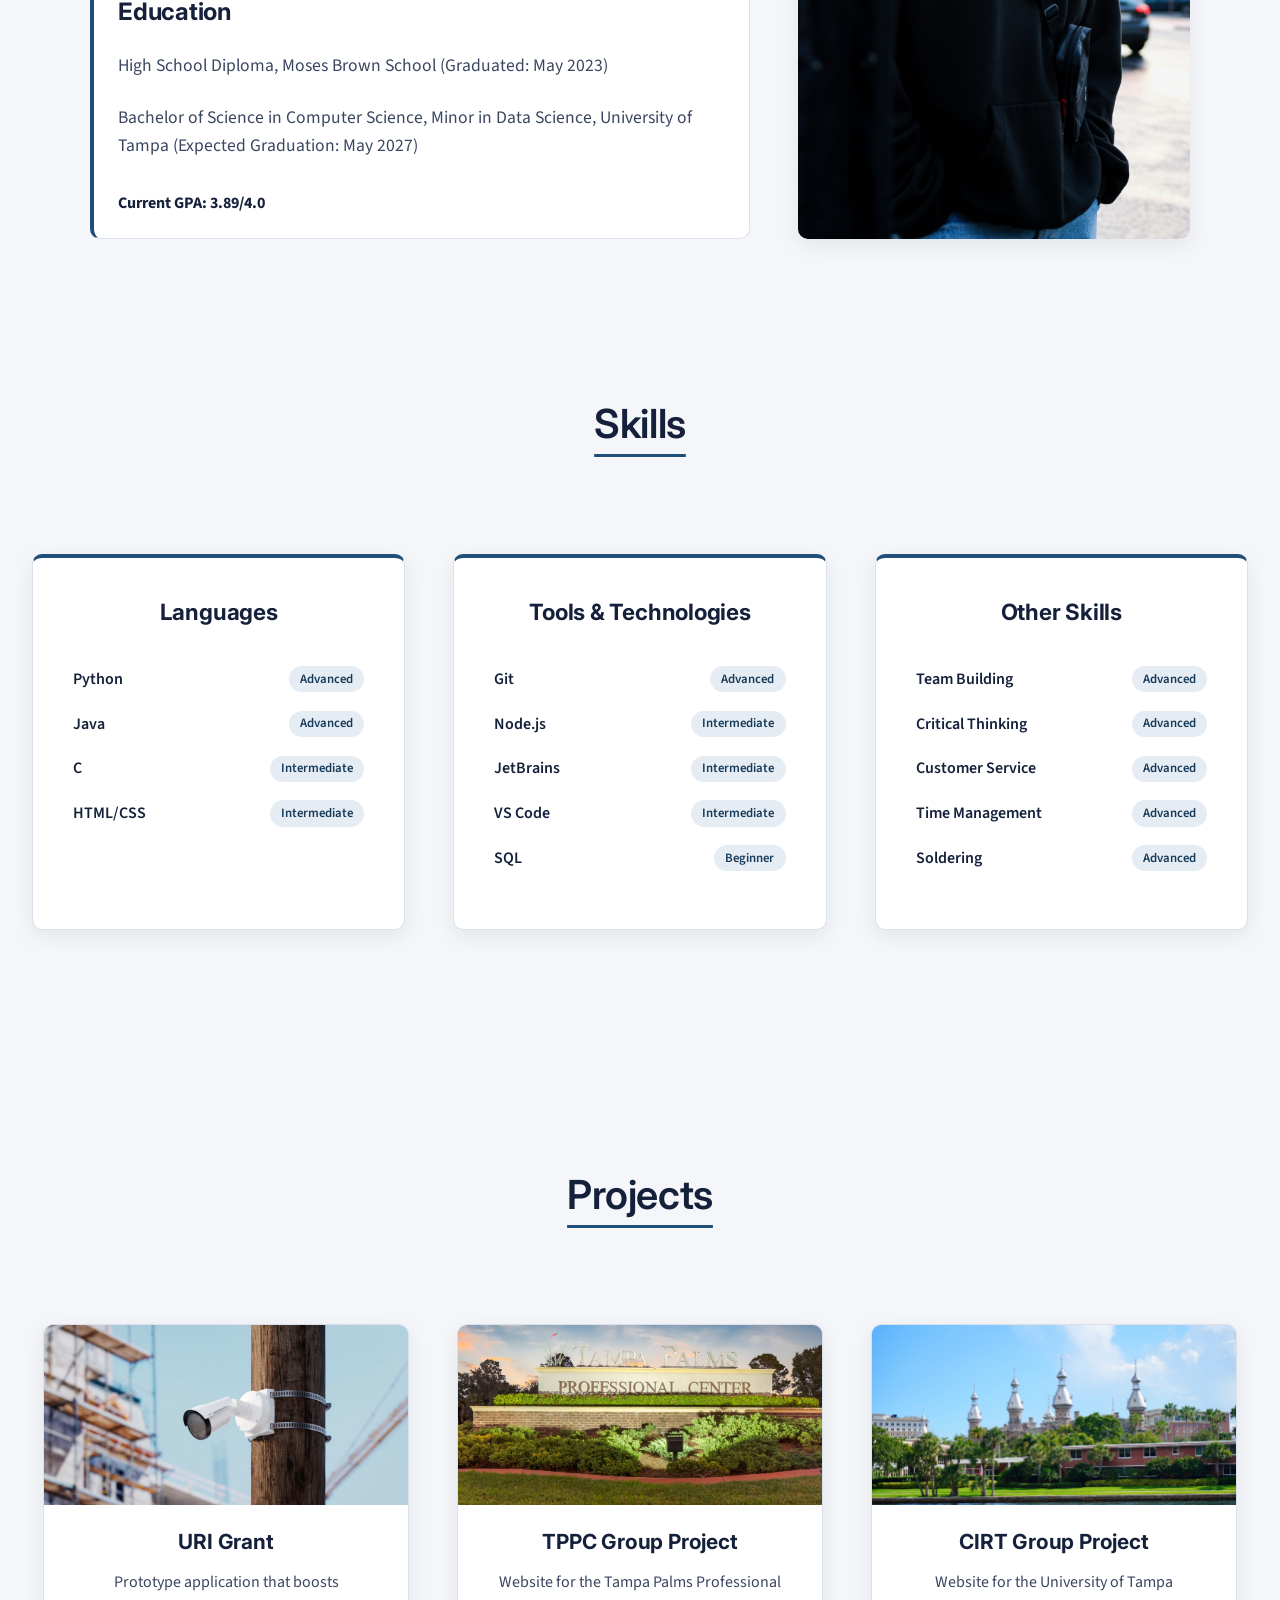
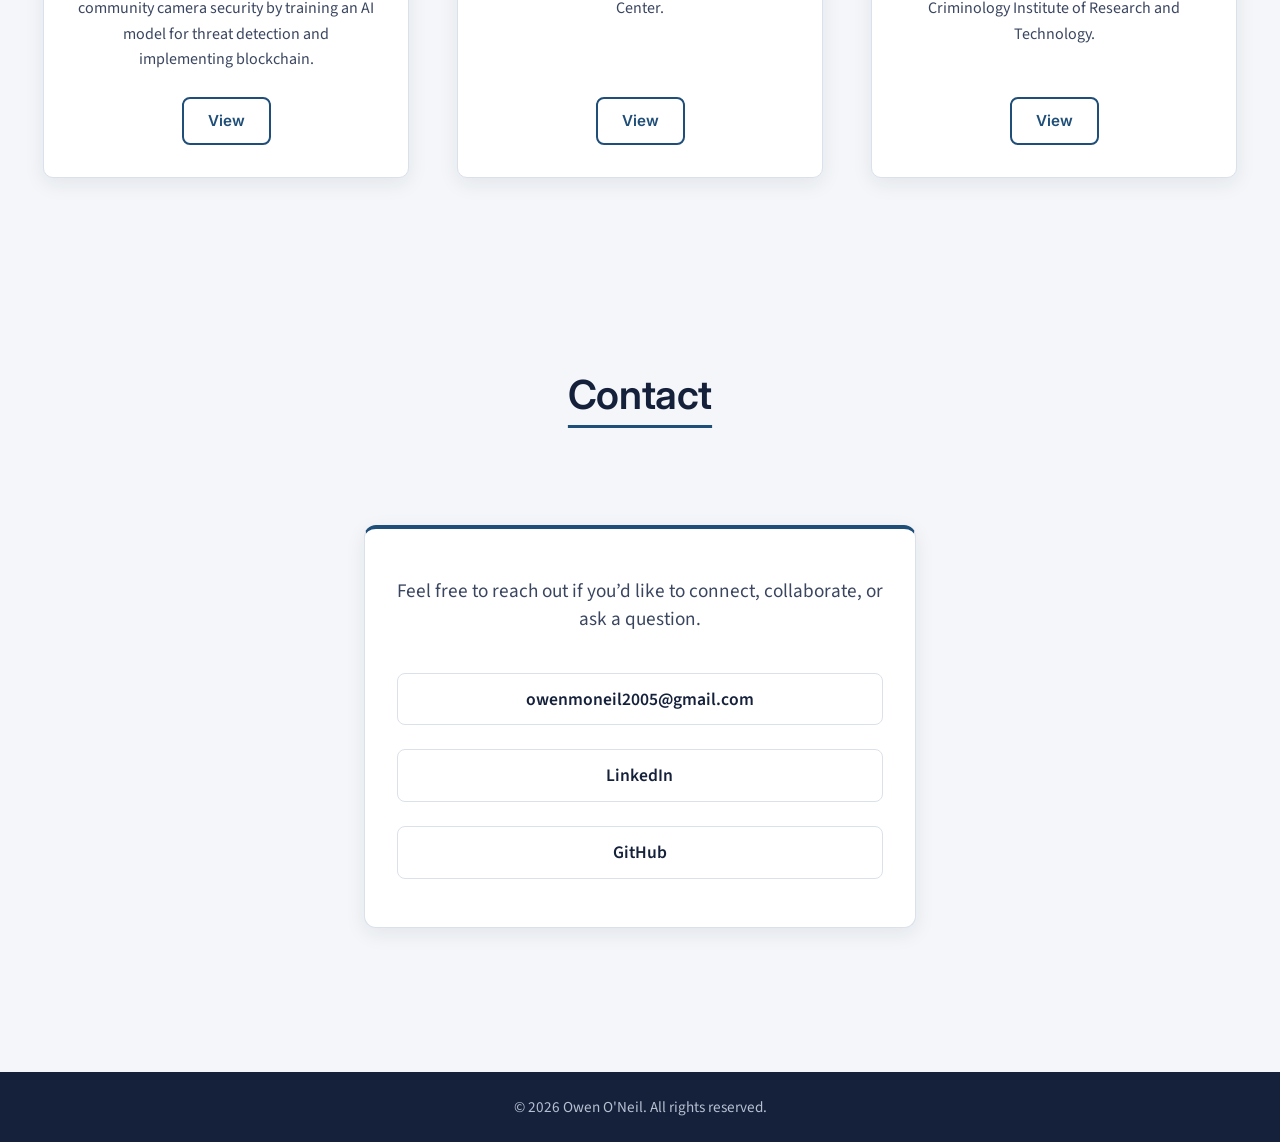
==== commit 9cbe29c3: "change view button" ====
--- a/homePage.html
+++ b/homePage.html
@@ -165,7 +165,6 @@
                 <h3>TPPC Group Project</h3>
                 <p>Website for the Tampa Palms Professional Center.</p>
                 <a class="projectBtn" href="https://tppcgroup5.vercel.app" target="_blank" rel="noopener noreferrer">View</a>
-                <a class="projectBtn" href="https://github.com/tppcgroups/tppcgroup5" target="_blank" rel="noopener noreferrer">View Code</a>
             </div>
             <div class="projectCard">
                 <div class="projectImage">
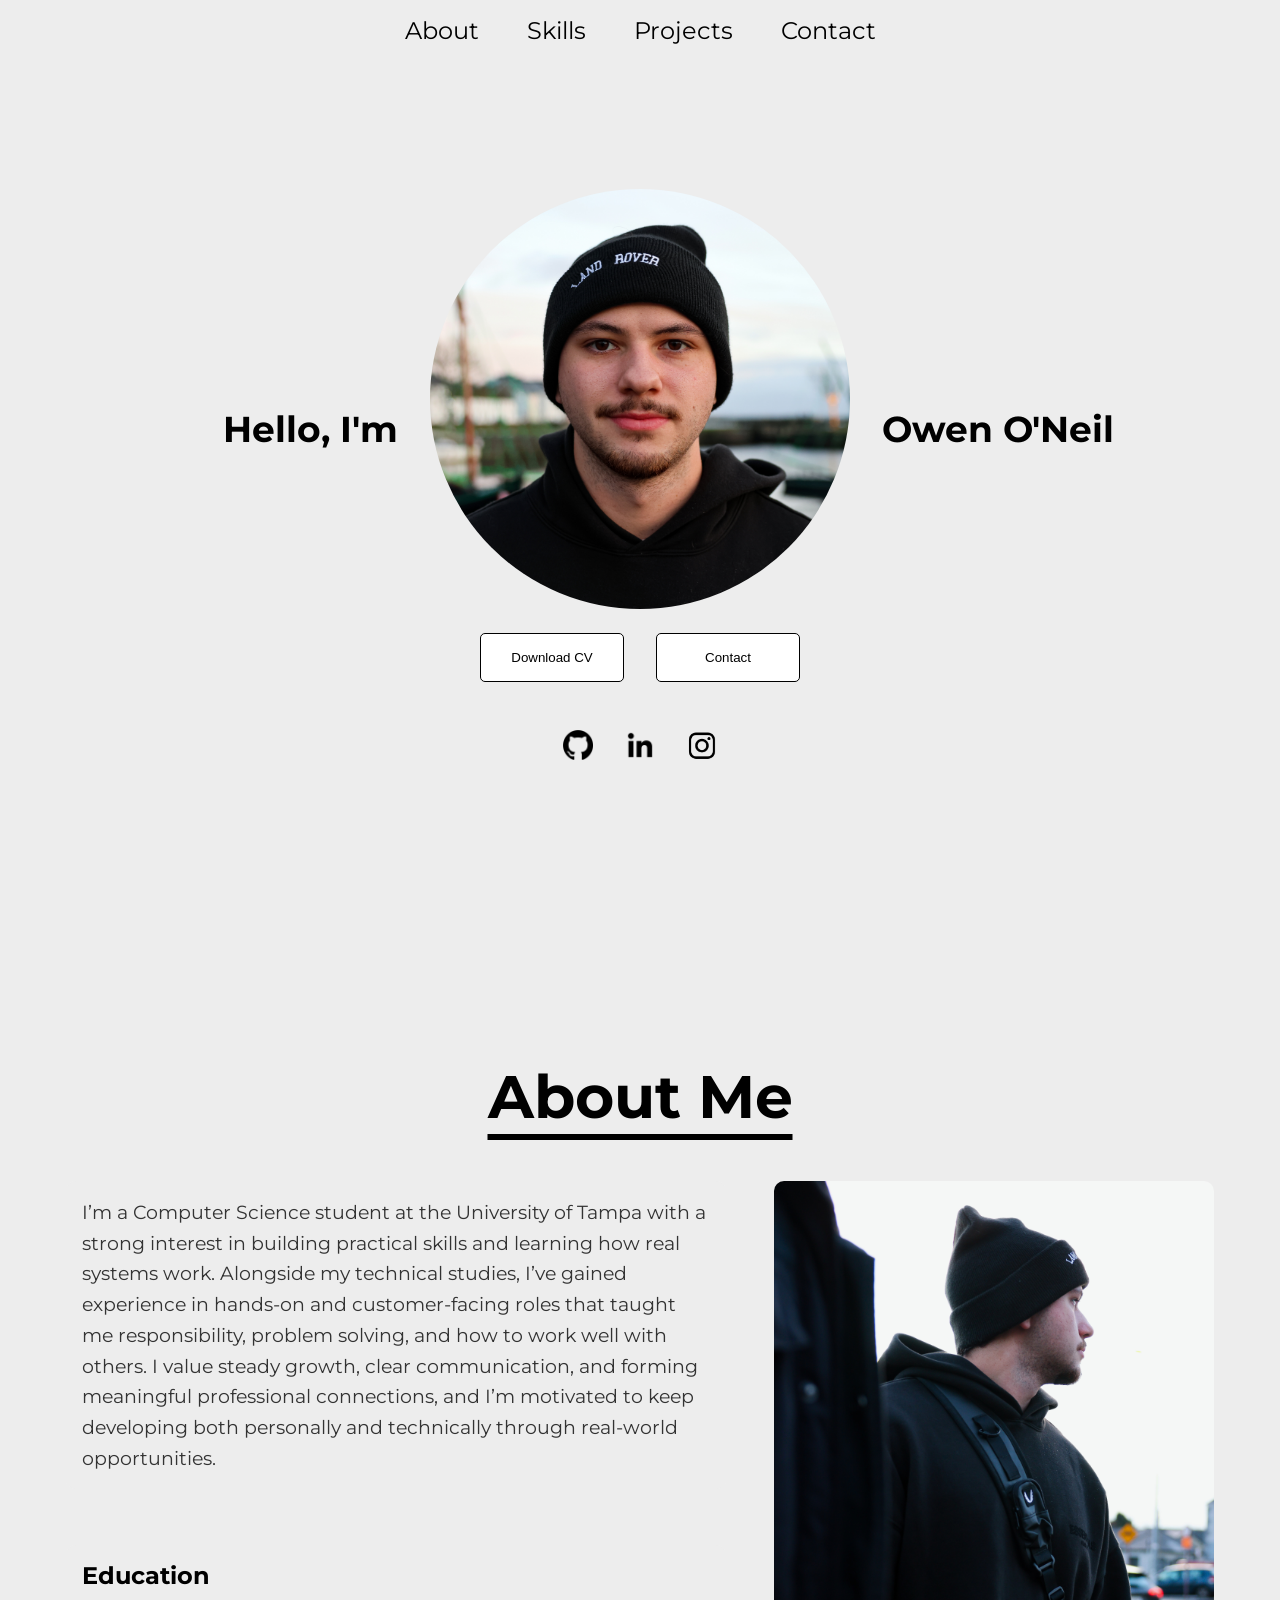
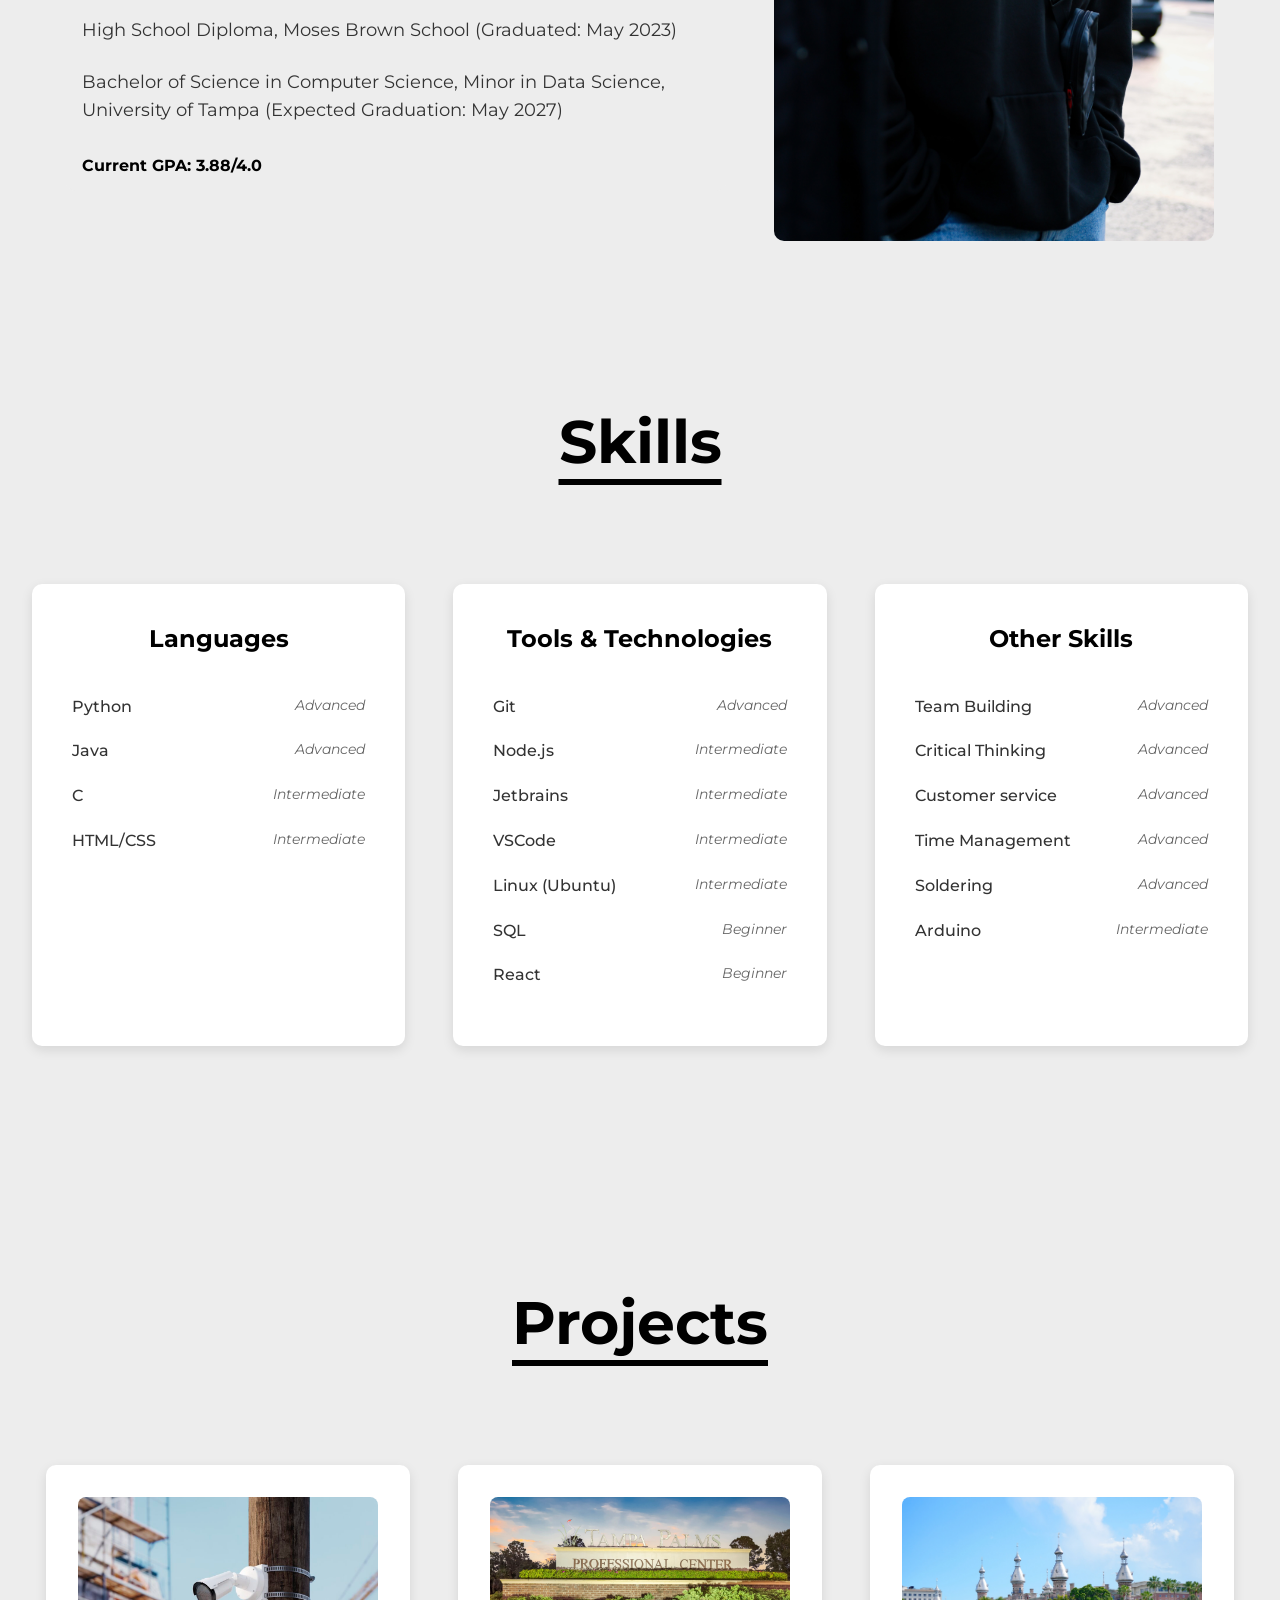
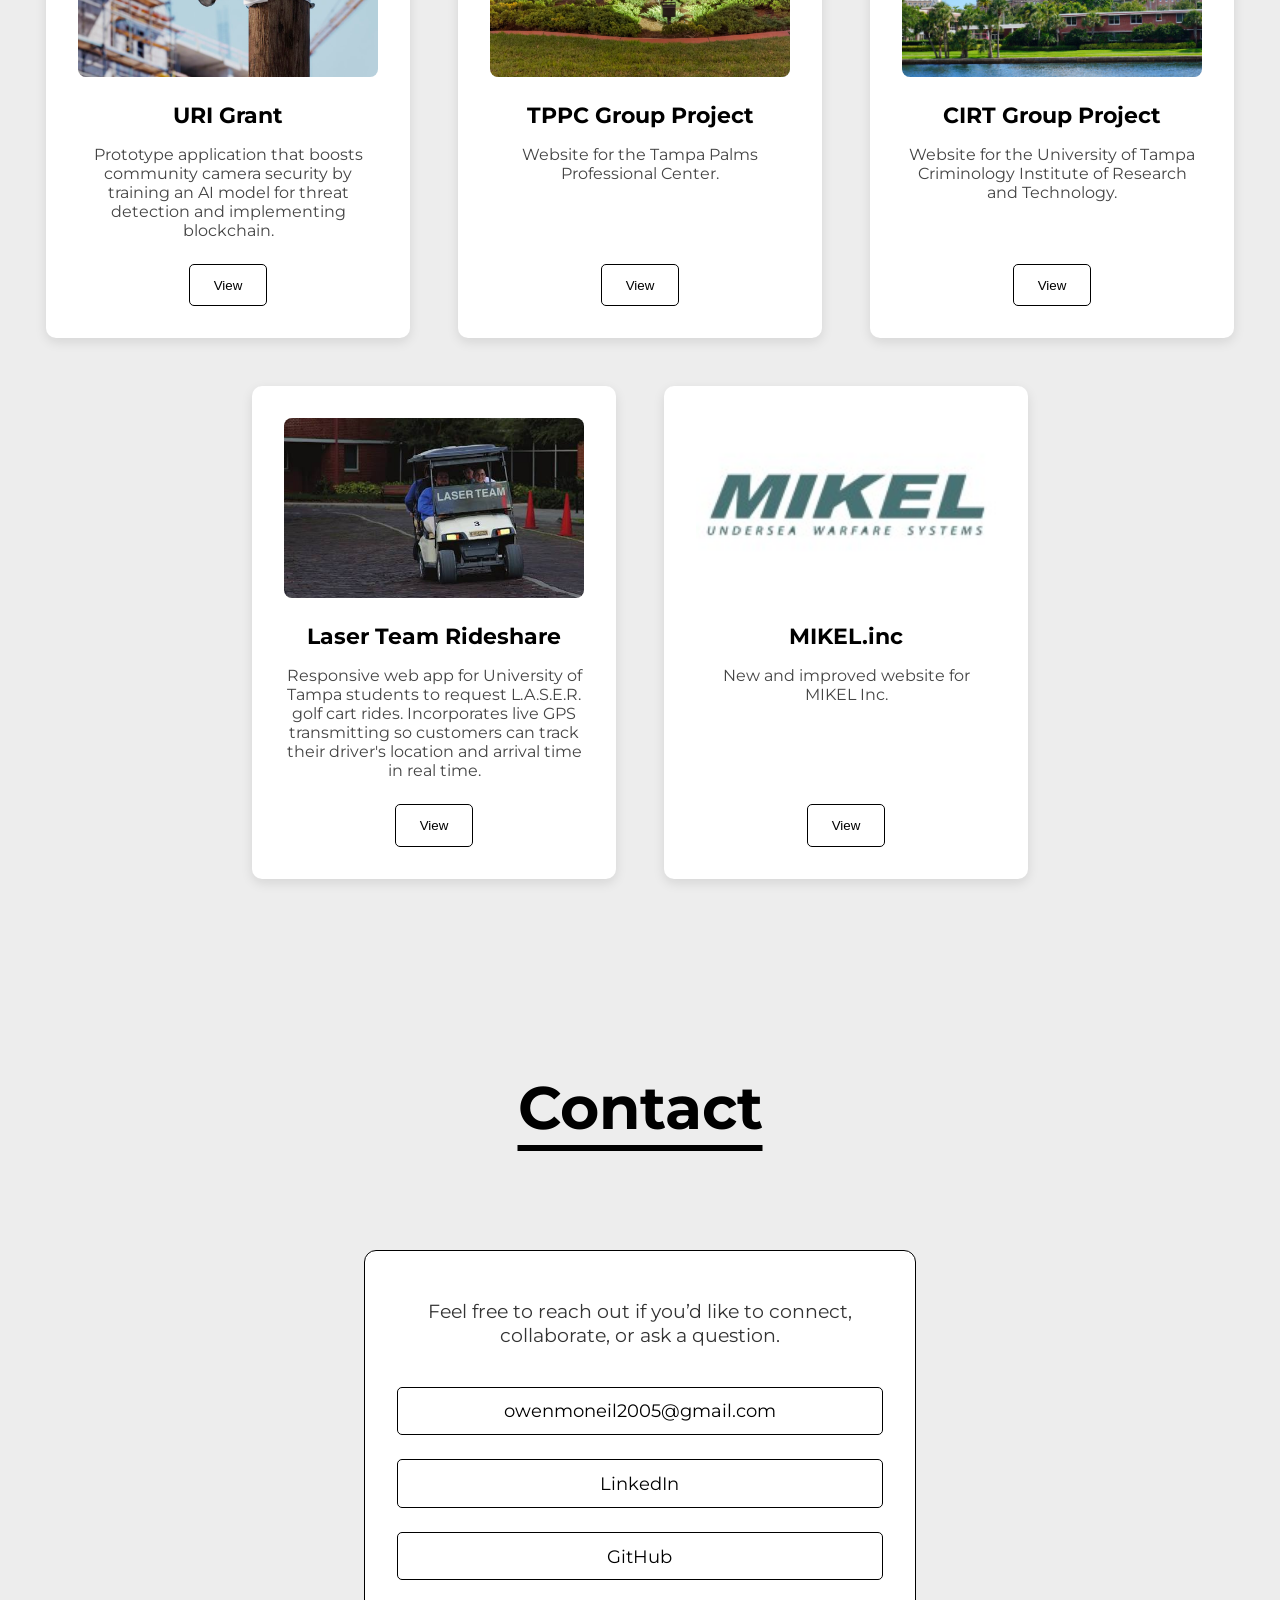
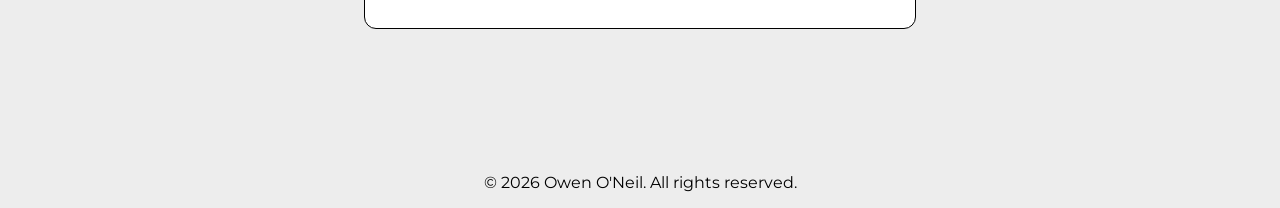
==== commit cd456545: "update skills and projects" ====
--- a/homePage.html
+++ b/homePage.html
@@ -3,9 +3,10 @@
 <head>
     <meta charset="UTF-8">
     <meta name="viewport" content="width=device-width, initial-scale=1.0">
-    <meta name="description" content="Owen O'Neil, Computer Science student at the University of Tampa.">
-    <title>Owen O'Neil | Portfolio</title>
+    <title>My Portfolio</title>
     <link rel="stylesheet" href="style.css">
+    <link rel="stylesheet" href="Media.css">
+
 </head>
 <body>
     <section class="hero">
@@ -20,9 +21,9 @@
             </div>
         </nav>
         <nav id="hamburgerNav">
-            <div class="hamburgerMenue" onclick="toggleMenue()" role="button" tabindex="0" aria-label="Toggle menu">
+            <div class="hamburgerMenue" onclick="toggleMenue()">
                 <div class="hamburgerImage">
-                    <img src="images/hamburgericon.webp" alt="Menu icon">
+                    <img src="images/hamburgericon.webp" alt="Hamburger Menue Icon">
                 </div>
             </div>
             <div class="mobileLinksHidden">
@@ -43,20 +44,27 @@
                 <div class="personalPic">
                     <img src="images/selfImage.jpeg" alt="Owen O'Neil">
                 </div>
-
+                
                 <div class="CVandConnectButtonsHome">
-                    <a class="CV" href="Owen%20O'Neil%20Resume%20updated%208-8-2026.pdf" target="_blank" rel="noopener noreferrer">Download CV</a>
-                    <a class="connectBtn" href="#contact">Contact</a>
+                    <button class="CV" 
+                    onclick="window.open('Owen O\'Neil Resume Updated 1-1-2026.pdf')">
+                    Download CV
+                </button>
+                    <button class="connectBtn" 
+                    onclick="location.href='#contact'">
+                    Contact
+                </button>
+
                 </div>
 
                 <div class="relatedButtonsHome">
-                    <a href="https://github.com/Owen7117" class="imageButton" target="_blank" rel="noopener noreferrer" aria-label="GitHub">
+                    <a href="https://github.com/Owen7117" class="imageButton">
                         <img src="images/github.png" alt="GitHub">
                     </a>
-                    <a href="https://www.linkedin.com/in/owen-o-neil-0a0678290/" class="imageButton" target="_blank" rel="noopener noreferrer" aria-label="LinkedIn">
+                    <a href="https://www.linkedin.com/in/owen-o-neil-0a0678290/" class="imageButton">
                         <img src="images/linkedin-icon.png" alt="LinkedIn">
                     </a>
-                    <a href="https://www.instagram.com/owen_7117/" class="imageButton" target="_blank" rel="noopener noreferrer" aria-label="Instagram">
+                    <a href="https://www.instagram.com/owen_7117/" class="imageButton">
                         <img src="images/instagram-icon.png" alt="Instagram">
                     </a>
                 </div>
@@ -67,7 +75,6 @@
             </div>
         </div>
     </section>
-
     <section id="about" class="AboutMeSection">
         <div class="aboutMeTitle">
             <h2>About Me</h2>
@@ -75,15 +82,15 @@
         <div class="aboutMeContainer">
             <div class="leftColumnAbout">
                 <div class="aboutMeBox">
-                    <p>I’m a Computer Science student at the University of Tampa
-                        with a strong interest in building practical skills and
-                        learning how real systems work. Alongside my technical
-                        studies, I’ve gained experience in hands-on and
-                        customer-facing roles that taught me responsibility,
-                        problem solving, and how to work well with others.
-                        I value steady growth, clear communication, and forming
-                        meaningful professional connections, and I’m motivated to
-                        keep developing both personally and technically through
+                    <p>I’m a Computer Science student at the University of Tampa 
+                        with a strong interest in building practical skills and 
+                        learning how real systems work. Alongside my technical 
+                        studies, I’ve gained experience in hands-on and 
+                        customer-facing roles that taught me responsibility, 
+                        problem solving, and how to work well with others. 
+                        I value steady growth, clear communication, and forming 
+                        meaningful professional connections, and I’m motivated to 
+                        keep developing both personally and technically through 
                         real-world opportunities.</p>
                 </div>
 
@@ -94,7 +101,7 @@
                         <li>Bachelor of Science in Computer Science, Minor in Data Science, University of Tampa (Expected Graduation: May 2027)</li>
                     </ul>
                     <div class="gpa">
-                        <strong>Current GPA:</strong> 3.89/4.0
+                        <strong>Current GPA:</strong> 3.88/4.0
                     </div>
                 </div>
             </div>
@@ -102,12 +109,10 @@
             <div class="rightColumnAbout">
                 <div class="pictureBox">
                     <img src="images/wholeBodyPic.jpeg" alt="Owen O'Neil">
-                </div>
             </div>
         </div>
     </section>
-
-    <section id="skills" class="skillsSection">
+    <section id="skills" class= "skillsSection">
         <div class="skillsTitle">
             <h2>Skills</h2>
         </div>
@@ -122,13 +127,15 @@
                 </ul>
             </div>
             <div class="skillColumn">
-                <h3>Tools &amp; Technologies</h3>
+                <h3>Tools & Technologies</h3>
                 <ul>
                     <li><span class="skillName">Git</span><span class="skillLevel">Advanced</span></li>
                     <li><span class="skillName">Node.js</span><span class="skillLevel">Intermediate</span></li>
-                    <li><span class="skillName">JetBrains</span><span class="skillLevel">Intermediate</span></li>
-                    <li><span class="skillName">VS Code</span><span class="skillLevel">Intermediate</span></li>
+                    <li><span class="skillName">Jetbrains</span><span class="skillLevel">Intermediate</span></li>
+                    <li><span class="skillName">VSCode</span><span class="skillLevel">Intermediate</span></li>
+                    <li><span class="skillName">Linux (Ubuntu)</span><span class="skillLevel">Intermediate</span></li>
                     <li><span class="skillName">SQL</span><span class="skillLevel">Beginner</span></li>
+                    <li><span class="skillName">React</span><span class="skillLevel">Beginner</span></li>
                 </ul>
             </div>
             <div class="skillColumn">
@@ -136,69 +143,97 @@
                 <ul>
                     <li><span class="skillName">Team Building</span><span class="skillLevel">Advanced</span></li>
                     <li><span class="skillName">Critical Thinking</span><span class="skillLevel">Advanced</span></li>
-                    <li><span class="skillName">Customer Service</span><span class="skillLevel">Advanced</span></li>
+                    <li><span class="skillName">Customer service</span><span class="skillLevel">Advanced</span></li>
                     <li><span class="skillName">Time Management</span><span class="skillLevel">Advanced</span></li>
                     <li><span class="skillName">Soldering</span><span class="skillLevel">Advanced</span></li>
+                    <li><span class="skillName">Arduino</span><span class="skillLevel">Intermediate</span></li>
                 </ul>
             </div>
         </div>
     </section>
-
     <section id="projects" class="projectsSection">
-        <div class="projectsTitle">
-            <h2>Projects</h2>
-        </div>
-        <div class="projectsContainer">
-            <div class="projectCard">
-                <div class="projectImage">
-                    <img src="images/securityCam.jpg" alt="Security camera app">
-                </div>
-                <h3>URI Grant</h3>
-                <p>Prototype application that boosts community camera security by training an AI model for threat
-                    detection and implementing blockchain.</p>
-                <a class="projectBtn" href="WorkInProgressPage.html">View</a>
-            </div>
-            <div class="projectCard">
-                <div class="projectImage">
-                    <img src="images/TPPC.webp" alt="Tampa Palms Professional Center website">
-                </div>
-                <h3>TPPC Group Project</h3>
-                <p>Website for the Tampa Palms Professional Center.</p>
-                <a class="projectBtn" href="https://tppcgroup5.vercel.app" target="_blank" rel="noopener noreferrer">View</a>
-            </div>
-            <div class="projectCard">
-                <div class="projectImage">
-                    <img src="images/Cirt.jpg" alt="CIRT website">
-                </div>
-                <h3>CIRT Group Project</h3>
-                <p>Website for the University of Tampa Criminology Institute of Research and Technology.</p>
-                <a class="projectBtn" href="https://cirt.vercel.app" target="_blank" rel="noopener noreferrer">View</a>
-            </div>
-        </div>
-    </section>
-
-    <section id="contact" class="contactSection">
-        <div class="contactTitle">
-            <h2>Contact</h2>
-        </div>
-
-        <div class="contactContainer">
-            <p class="contactText">
-                Feel free to reach out if you’d like to connect, collaborate, or ask a question.
-            </p>
-
-            <div class="contactInfo">
-                <a href="mailto:owenmoneil2005@gmail.com" class="contactItem">owenmoneil2005@gmail.com</a>
-                <a href="https://www.linkedin.com/in/owen-o-neil-0a0678290/" target="_blank" rel="noopener noreferrer" class="contactItem">LinkedIn</a>
-                <a href="https://github.com/Owen7117" target="_blank" rel="noopener noreferrer" class="contactItem">GitHub</a>
-            </div>
-        </div>
-    </section>
-
-    <footer class="footer">
-        <p>&copy; 2026 Owen O'Neil. All rights reserved.</p>
-    </footer>
+    <div class="projectsTitle">
+        <h2>Projects</h2>
+    </div>
+    <div class="projectsContainer">
+        <div class="projectCard">
+            <div class="projectImage">
+                <img src="images/securityCam.jpg" alt="Security app">
+            </div>
+            <h3>URI Grant</h3>
+            <p>Prototype application that boosts community camera security by training an AI model for threat
+                detection and implementing blockchain.</p>
+            <button class="projectBtn" onclick="location.href='https://github.com/Owen7117/UT-enhanced-AI-surveillance-app'">View</button>
+        </div>
+        <div class="projectCard">
+            <div class="projectImage">
+                <img src="images/TPPC.webp" alt="TPPC">
+            </div>
+            <h3>TPPC Group Project</h3>
+            <p>Website for the Tampa Palms Professional Center.</p>
+            <button class="projectBtn" onclick="location.href='https://tppcgroup5.vercel.app'">View</button>
+        </div>
+        <div class="projectCard">
+            <div class="projectImage">
+                <img src="images/Cirt.jpg" alt="Cirt">
+            </div>
+            <h3>CIRT Group Project</h3>
+            <p>Website for the University of Tampa Criminology Institute of Research and Technology.</p>
+            <button class="projectBtn" onclick="location.href='https://cirt.vercel.app'">View</button>
+        </div>
+        <div class="projectCard">
+            <div class="projectImage">
+                <img src="images/laserTeamCart.jpg" alt="L.A.S.E.R. Team golf cart">
+            </div>
+            <h3>Laser Team Rideshare</h3>
+            <p>Responsive web app for University of Tampa students to request L.A.S.E.R. golf cart rides. Incorporates live GPS
+                transmitting so customers can track their driver's location and arrival time in real time.</p>
+            <button class="projectBtn" onclick="location.href='WorkInProgressPage.html'">View</button>
+        </div>
+        <div class="projectCard">
+            <div class="projectImage">
+                <img src="images/mikelLogo.png" alt="MIKEL Inc. logo">
+            </div>
+            <h3>MIKEL.inc</h3>
+            <p>New and improved website for MIKEL Inc.</p>
+            <button class="projectBtn" onclick="location.href='WorkInProgressPage.html'">View</button>
+        </div>
+    </div>
+</section>
+<section id="contact" class="contactSection">
+    <div class="contactTitle">
+        <h2>Contact</h2>
+    </div>
+
+    <div class="contactContainer">
+        <p class="contactText">
+            Feel free to reach out if you’d like to connect, collaborate, or ask a question.
+        </p>
+
+        <div class="contactInfo">
+            <a href="mailto:owenmoneil2005@gmail.com" class="contactItem">
+                owenmoneil2005@gmail.com
+            </a>
+
+            <a href="https://www.linkedin.com/in/owen-o-neil-0a0678290/" 
+               target="_blank" 
+               class="contactItem">
+                LinkedIn
+            </a>
+
+            <a href="https://github.com/Owen7117" 
+               target="_blank" 
+               class="contactItem">
+                GitHub
+            </a>
+        </div>
+    </div>
+</section>
+<footer class="footer">
+    <p>© 2026 Owen O'Neil. All rights reserved.</p>
+
+</footer>
 
     <script src="script.js"></script>
 </body>
-</html>
+</html>
--- a/style.css
+++ b/style.css
@@ -1,23 +1,9 @@
-@import url('https://fonts.googleapis.com/css2?family=Inter:wght@500;600;700;800&family=Source+Sans+3:wght@400;500;600;700&display=swap');
-
-:root {
-    --bg: #F4F6F9;
-    --surface: #FFFFFF;
-    --ink: #15213B;
-    --text: #3A4660;
-    --muted: #56627A;
-    --accent: #1F4E79;
-    --accentDark: #163A59;
-    --accentSoft: #E6ECF3;
-    --border: #DBE1EA;
-    --shadow: 0 6px 20px rgba(21, 33, 59, 0.08);
-    --headingFont: 'Inter', 'Segoe UI', Helvetica, Arial, sans-serif;
-    --bodyFont: 'Source Sans 3', 'Segoe UI', Helvetica, Arial, sans-serif;
-}
+/* general styles */
+
+@import url('https://fonts.googleapis.com/css2?family=Figtree:ital,wght@0,300..900;1,300..900&family=Montserrat:ital,wght@0,100..900;1,100..900&display=swap');
 
 html {
     scroll-behavior: smooth;
-    scroll-padding-top: 6rem;
 }
 
 * {
@@ -26,53 +12,21 @@
 }
 
 body {
-    font-family: var(--bodyFont);
-    background-color: var(--bg);
-    color: var(--ink);
-    -webkit-font-smoothing: antialiased;
-}
-
-h1,
-h2,
-h3 {
-    font-family: var(--headingFont);
-    color: var(--ink);
-    letter-spacing: -0.01em;
-}
-
-a:focus-visible,
-button:focus-visible,
-[role="button"]:focus-visible {
-    outline: 2px solid var(--accent);
-    outline-offset: 3px;
-    border-radius: 4px;
+    font-family: 'Montserrat', sans-serif;
+    background-color: rgb(237, 237, 237);  
 }
 
 .hero {
     min-height: 100vh;
     display: flex;
     flex-direction: column;
-    padding-top: 4.5rem;
-}
+}
+
 
 #desktopNav {
-    position: fixed;
-    top: 1rem;
-    left: 50%;
-    transform: translateX(-50%);
-    z-index: 1000;
-    display: flex;
-    justify-content: center;
-    width: max-content;
-    max-width: calc(100% - 2rem);
-    box-sizing: border-box;
-    padding: 0.9rem 2.5rem;
-    background-color: rgba(255, 255, 255, 0.88);
-    -webkit-backdrop-filter: blur(10px);
-    backdrop-filter: blur(10px);
-    border: 1px solid var(--border);
-    border-radius: 999px;
-    box-shadow: 0 10px 30px rgba(21, 33, 59, 0.1);
+    display: flex;
+    justify-content: center;
+    padding: 1rem;
 }
 
 .navLinks {
@@ -82,22 +36,20 @@
 }
 
 .navLinks a {
-    color: var(--ink);
-    font-family: var(--headingFont);
-    font-size: 1.1rem;
-    font-weight: 500;
+    color: black;
+    font-size: 1.5rem;
     display: inline-block;
     text-decoration: none;
     transition: transform 0.3s, color 0.3s;
 }
 
 .navLinks a:hover {
-    color: var(--accent);
-    transform: scale(1.08);
+    transform: scale(1.1);
     text-decoration: underline;
-    text-decoration-thickness: 2px;
-    text-underline-offset: 0.45rem;
-}
+    text-underline-offset: 0.5rem;
+}
+
+/* Hamburger menue */
 
 #hamburgerNav {
     display: none;
@@ -108,19 +60,14 @@
     cursor: pointer;
 }
 
-.hamburgerImage {
-    display: flex;
-    flex-direction: column;
-    width: 40px;
-    height: 40px;
+.hamburgerImage{
+    display: flex;
+    flex-direction: coolumn;
+    width: 50px;
+    height: 50px;
     cursor: pointer;
 }
 
-.hamburgerImage img {
-    width: 100%;
-    height: 100%;
-    object-fit: contain;
-}
 
 .homeProfile {
     display: flex;
@@ -133,13 +80,11 @@
 .leftSideHome {
     flex: 1 1 0;
     text-align: right;
+    flex-direction: column;
+    align-items: center;
+    gap: 1.5rem;  
     font-size: 1.5rem;
     padding-bottom: 6rem;
-}
-
-.leftSideHome h1 {
-    font-weight: 500;
-    color: var(--muted);
 }
 
 .centerHome {
@@ -157,11 +102,6 @@
     padding-bottom: 6rem;
 }
 
-.rightSideHome h1 {
-    font-weight: 700;
-    color: var(--ink);
-}
-
 .relatedButtonsHome {
     display: flex;
     gap: 2rem;
@@ -170,17 +110,14 @@
 }
 
 .imageButton img {
-    display: block;
     width: 30px;
     height: 30px;
     filter: brightness(0);
-    opacity: 0.8;
-    transition: transform 0.3s, opacity 0.3s;
+    transition: transform 0.3s;
 }
 
 .imageButton img:hover {
     transform: scale(1.2);
-    opacity: 1;
 }
 
 .personalPic {
@@ -190,8 +127,7 @@
     margin-left: 1rem;
     overflow: hidden;
     border-radius: 50%;
-    border: 6px solid var(--surface);
-    box-shadow: 0 0 0 1px var(--border), 0 20px 40px rgba(21, 33, 59, 0.12);
+    transition: transform 0.25s ease, border-radius 0.25s ease;
 }
 
 .personalPic img {
@@ -200,6 +136,7 @@
     object-fit: cover;
 }
 
+
 .CVandConnectButtonsHome {
     display: flex;
     gap: 2rem;
@@ -207,44 +144,34 @@
     justify-content: center;
 }
 
-.CV,
+.CV {
+    background-color: white;
+    color: black;
+    border: 1px solid black;
+    padding: 1rem;
+    border-radius: 5px;
+    cursor: pointer;
+    width: 9rem;
+}
+
+.CV:hover {
+    transform: scale(1.1);
+    transition: transform 0.3s
+}
+
 .connectBtn {
-    display: inline-block;
-    box-sizing: border-box;
+    background-color: white;
+    border: 1px solid black;
+    color: black;
+    padding: 1rem;
+    border-radius: 5px;
+    cursor: pointer;
     width: 9rem;
-    padding: 1rem;
-    border-radius: 8px;
-    font-family: var(--headingFont);
-    font-size: 0.95rem;
-    font-weight: 600;
-    text-align: center;
-    text-decoration: none;
-    cursor: pointer;
-    transition: transform 0.3s, background-color 0.3s, color 0.3s, border-color 0.3s;
-}
-
-.CV {
-    background-color: var(--accent);
-    color: #FFFFFF;
-    border: 2px solid var(--accent);
-}
-
-.CV:hover {
-    background-color: var(--accentDark);
-    border-color: var(--accentDark);
-    transform: scale(1.05);
-}
-
-.connectBtn {
-    background-color: var(--surface);
-    color: var(--accent);
-    border: 2px solid var(--accent);
 }
 
 .connectBtn:hover {
-    background-color: var(--accent);
-    color: #FFFFFF;
-    transform: scale(1.05);
+    transform: scale(1.1);
+    transition: transform 0.3s
 }
 
 .AboutMeSection {
@@ -252,32 +179,17 @@
     padding: 2rem;
 }
 
-.aboutMeTitle,
-.skillsTitle,
-.projectsTitle,
-.contactTitle {
+.aboutMeTitle {
+    font-size: 2.5rem;
+    margin-bottom: 3rem;
     text-align: center;
     text-decoration: underline;
-    text-decoration-color: var(--accent);
-    text-decoration-thickness: 3px;
     text-underline-offset: 1rem;
 }
 
-.aboutMeTitle h2,
-.skillsTitle h2,
-.projectsTitle h2,
-.contactTitle h2 {
-    font-size: 2.5rem;
-    font-weight: 600;
-}
-
-.aboutMeTitle {
-    margin-bottom: 3rem;
-}
-
 .aboutMeContainer {
     display: flex;
-    align-items: stretch;
+    align-items: flex-start;
     gap: 3rem;
     max-width: 1100px;
     margin: 0 auto;
@@ -296,25 +208,24 @@
 .aboutMeBox {
     width: 100%;
     box-sizing: border-box;
-    background-color: var(--surface);
-    border: 1px solid var(--border);
+    background-color: rgb(237, 237, 237);
     border-radius: 10px;
-    padding: 1.5rem;
+    padding: 1rem;
     min-height: 200px;
 }
 
 .aboutMeBox p {
     font-size: 1.2rem;
-    line-height: 1.7;
-    color: var(--text);
+    line-height: 1.6;
+    color: #333;
 }
 
 .educationBox {
     box-sizing: border-box;
-    padding: 1.5rem;
-    background-color: var(--surface);
-    border: 1px solid var(--border);
-    border-left: 4px solid var(--accent);
+    padding: 1rem;
+    margin-top: 1.5rem;
+    flex-direction: column;
+    background-color: rgb(237, 237, 237);
     border-radius: 10px;
     width: 100%;
 }
@@ -333,35 +244,29 @@
 .educationBox li {
     font-size: 1.1rem;
     line-height: 1.6;
-    color: var(--text);
+    color: #333;
     margin-bottom: 1.5rem;
 }
 
 .rightColumnAbout {
-    flex: 0 0 calc(40% - 3rem);
-    max-width: calc(40% - 3rem);
+    flex: 0 0 40%;
+    max-width: 40%;
     display: flex;
     flex-direction: column;
     min-height: 500px;
 }
 
-.pictureBox {
-    flex: 1;
-    display: flex;
-}
 
 .pictureBox img {
     width: 100%;
     height: 100%;
     object-fit: cover;
     border-radius: 10px;
-    box-shadow: var(--shadow);
 }
 
 .gpa {
-    font-weight: 700;
+    font-weight: bold;
     margin-top: 2rem;
-    color: var(--ink);
 }
 
 .skillsSection {
@@ -370,7 +275,11 @@
 }
 
 .skillsTitle {
+    font-size: 2.5rem;
     margin-bottom: 6.6rem;
+    text-align: center;
+    text-decoration: underline;
+    text-underline-offset: 1rem;
 }
 
 .skillsContainer {
@@ -386,16 +295,14 @@
     flex: 1;
     min-width: 180px;
     max-width: 300px;
-    background-color: var(--surface);
-    border: 1px solid var(--border);
-    border-top: 4px solid var(--accent);
+    background-color: white;
     border-radius: 10px;
     padding: 2.5rem;
-    box-shadow: var(--shadow);
+    box-shadow: 0 4px 12px rgba(0, 0, 0, 0.1);
 }
 
 .skillColumn h3 {
-    font-size: 1.4rem;
+    font-size: 1.5rem;
     margin-bottom: 2.5rem;
     text-align: center;
 }
@@ -409,27 +316,21 @@
 .skillColumn li {
     font-size: 1rem;
     line-height: 1.8;
-    color: var(--text);
+    color: #333;
     gap: 2rem;
     display: flex;
     justify-content: space-between;
-    align-items: center;
     margin-bottom: 1rem;
 }
 
 .skillName {
-    font-weight: 600;
-    color: var(--ink);
+    font-weight: 500;
 }
 
 .skillLevel {
-    font-size: 0.8rem;
-    font-weight: 600;
-    color: var(--accentDark);
-    background-color: var(--accentSoft);
-    padding: 0.1rem 0.7rem;
-    border-radius: 999px;
-    white-space: nowrap;
+    font-size: 0.85rem;
+    color: #666;
+    font-style: italic;
 }
 
 .projectsSection {
@@ -438,11 +339,16 @@
 }
 
 .projectsTitle {
+    font-size: 2.5rem;
     margin-bottom: 6.6rem;
+    text-align: center;
+    text-decoration: underline;
+    text-underline-offset: 1rem;
 }
 
 .projectsContainer {
     display: flex;
+    flex-wrap: wrap;
     gap: 3rem;
     max-width: 1500px;
     margin: 0 auto;
@@ -450,93 +356,99 @@
 }
 
 .projectCard {
-    flex: 1;
+    flex: 1 1 260px;
     max-width: 300px;
-    background-color: var(--surface);
-    border: 1px solid var(--border);
+    background-color: white;
     border-radius: 10px;
     padding: 2rem;
-    box-shadow: var(--shadow);
+    box-shadow: 0 4px 12px rgba(0, 0, 0, 0.1);
     display: flex;
     flex-direction: column;
     align-items: center;
     text-align: center;
+}
+
+.projectImage {
+    width: 100%;
+    height: 180px;
+    margin-bottom: 1.5rem;
     overflow: hidden;
-}
-
-.projectImage {
-    width: calc(100% + 4rem);
-    height: 180px;
-    margin: -2rem -2rem 1.5rem;
-    overflow: hidden;
-    background-color: var(--accentSoft);
+    border-radius: 8px;
+    background-color: #eee;
 }
 
 .projectImage img {
-    display: block;
     width: 100%;
     height: 100%;
     object-fit: cover;
 }
 
 .projectCard h3 {
-    font-size: 1.3rem;
+    font-size: 1.4rem;
     margin-bottom: 1rem;
 }
 
 .projectCard p {
     font-size: 1rem;
-    line-height: 1.6;
-    color: var(--text);
+    color: #444;
     margin-bottom: auto;
 }
 
 .projectBtn {
-    display: inline-block;
     margin-top: 1.5rem;
     padding: 0.8rem 1.5rem;
-    font-family: var(--headingFont);
-    font-size: 0.95rem;
-    font-weight: 600;
-    color: var(--accent);
-    text-decoration: none;
-    border: 2px solid var(--accent);
-    background-color: var(--surface);
+    border: 1px solid black;
+    background-color: white;
     cursor: pointer;
-    border-radius: 8px;
-    transition: transform 0.2s ease, background-color 0.2s ease, color 0.2s ease;
+    border-radius: 5px;
+    transition: transform 0.2s ease, background-color 0.2s ease;
 }
 
 .projectBtn:hover {
-    background-color: var(--accent);
-    color: #FFFFFF;
+    background-color: black;
+    color: white;
     transform: scale(1.05);
 }
 
-.WorkInProgress {
-    background-color: var(--surface);
+.WorkInProgress{
+    background-color: white;
     min-height: 100vh;
 }
 
 .WorkInProgress img {
-    display: block;
     width: 96%;
     height: 500px;
-    margin: 0 auto;
-    object-fit: contain;
+    text-align: center;
+    justify-content: center;
+    
 }
 
 .WorkInProgress p {
-    font-family: var(--headingFont);
     font-size: 4rem;
-    color: var(--ink);
     text-align: center;
     margin-bottom: 2rem;
-    background-color: var(--surface);
+    justify-content: center;
+    background-color: white;
+}
+
+.backBtnContainer {
+    display: flex;
+    justify-content: center;
+    padding-bottom: 3rem;
+}
+
+.backBtnContainer .projectBtn {
+    font-size: 1.2rem;
+    padding: 1rem 2rem;
 }
 
 .contactTitle {
+    font-size: 2.5rem;
+    margin-bottom: 3rem;
+    text-align: center;
     margin-bottom: 6.6rem;
+    text-decoration: underline;
+    text-underline-offset: 1rem;
 }
 
 .contactSection {
@@ -547,20 +459,18 @@
 .contactContainer {
     max-width: 40%;
     margin: 0 auto;
-    background-color: var(--surface);
+    background-color: white;
     border-radius: 12px;
     padding: 3rem 2rem;
     text-align: center;
-    border: 1px solid var(--border);
-    border-top: 4px solid var(--accent);
-    box-shadow: var(--shadow);
+    border: 1px solid black;
     margin-bottom: 5rem;
 }
 
 .contactText {
     font-size: 1.2rem;
     margin-bottom: 2.5rem;
-    color: var(--text);
+    color: #333;
 }
 
 .contactInfo {
@@ -571,243 +481,22 @@
 
 .contactItem {
     font-size: 1.1rem;
-    font-weight: 600;
-    color: var(--ink);
+    color: black;
     text-decoration: none;
-    border: 1px solid var(--border);
+    border: 1px solid black;
     padding: 0.8rem 1rem;
-    border-radius: 8px;
-    transition: transform 0.3s, background-color 0.2s ease, color 0.2s ease, border-color 0.2s ease;
+    border-radius: 5px;
+    transition: background-color 0.2s ease, color 0.2s ease;
 }
 
 .contactItem:hover {
-    background-color: var(--accent);
-    border-color: var(--accent);
-    color: #FFFFFF;
-    transform: scale(1.03);
-}
-
-.footer {
-    background-color: var(--ink);
-    padding: 1.5rem 1rem;
+    background-color: black;
+    color: white;
+    transform: scale(1.05);
+    transition: transform 0.3s
 }
 
 .footer p {
     text-align: center;
-    color: #B7C0D1;
-    font-size: 0.95rem;
-}
-
-@media (prefers-reduced-motion: reduce) {
-    html {
-        scroll-behavior: auto;
-    }
-
-    * {
-        transition: none !important;
-    }
-}
-
-@media screen and (max-width: 800px) {
-    html {
-        scroll-padding-top: 5.5rem;
-    }
-
-    #desktopNav {
-        display: none;
-    }
-
-    #hamburgerNav {
-        position: fixed;
-        top: 0.75rem;
-        left: 0.75rem;
-        right: 0.75rem;
-        z-index: 1000;
-        display: flex;
-        justify-content: flex-start;
-        padding: 0.6rem 1rem;
-        background-color: rgba(255, 255, 255, 0.92);
-        -webkit-backdrop-filter: blur(10px);
-        backdrop-filter: blur(10px);
-        border: 1px solid var(--border);
-        border-radius: 12px;
-        box-shadow: 0 10px 30px rgba(21, 33, 59, 0.1);
-    }
-
-    .mobileLinksHidden {
-        display: none;
-        position: absolute;
-        top: calc(100% + 0.5rem);
-        left: 0;
-        background-color: var(--surface);
-        border: 1px solid var(--border);
-        border-radius: 12px;
-        overflow: hidden;
-        box-shadow: 0 12px 24px rgba(21, 33, 59, 0.1);
-        flex-direction: column;
-        z-index: 100;
-        min-width: 180px;
-    }
-
-    .mobileLinksHidden.active {
-        display: flex;
-    }
-
-    .navLinksMobile {
-        list-style: none;
-        display: flex;
-        flex-direction: column;
-        gap: 0;
-    }
-
-    .navLinksMobile li {
-        width: 100%;
-    }
-
-    .navLinksMobile a {
-        display: block;
-        padding: 1rem 1.25rem;
-        color: var(--ink);
-        font-family: var(--headingFont);
-        text-decoration: none;
-        font-size: 1.1rem;
-        font-weight: 500;
-        border-bottom: none;
-    }
-
-    .navLinksMobile a:hover {
-        color: var(--accent);
-        background-color: var(--accentSoft);
-    }
-
-    .hero {
-        padding-top: 4rem;
-    }
-
-    .homeProfile {
-        margin-top: 3rem;
-        flex-direction: column;
-        align-items: center;
-        text-align: center;
-    }
-
-    .leftSideHome {
-        order: 1;
-        font-size: 1.5rem;
-        flex: none;
-        padding-bottom: 0;
-        margin-bottom: 0;
-        text-align: center;
-    }
-
-    .rightSideHome {
-        order: 2;
-        margin: 0;
-        padding: 0 0 1.5rem;
-        flex: none;
-        justify-content: center;
-        text-align: center;
-    }
-
-    .centerHome {
-        order: 3;
-    }
-
-    .personalPic {
-        width: 260px;
-        height: 260px;
-    }
-
-    .CVandConnectButtonsHome,
-    .relatedButtonsHome {
-        order: 4;
-    }
-
-    .aboutMeContainer {
-        flex-direction: column;
-        align-items: center;
-    }
-
-    .leftColumnAbout,
-    .rightColumnAbout {
-        flex: none;
-        width: 100%;
-        max-width: 700px;
-        min-height: 0;
-    }
-
-    .educationBox {
-        order: 2;
-    }
-
-    .pictureBox {
-        width: 100%;
-        height: auto;
-    }
-
-    .pictureBox img {
-        width: 100%;
-        height: auto;
-        object-fit: cover;
-    }
-
-    .skillsContainer {
-        flex-direction: column;
-        gap: 2rem;
-        align-items: center;
-    }
-
-    .skillColumn {
-        box-sizing: border-box;
-        max-width: 100%;
-        width: 100%;
-        padding: 2rem;
-    }
-
-    .skillColumn h3 {
-        text-align: center;
-        font-size: 1.4rem;
-    }
-
-    .skillColumn li {
-        font-size: 0.95rem;
-    }
-
-    .projectsContainer {
-        flex-direction: column;
-        align-items: center;
-        gap: 2rem;
-    }
-
-    .projectCard {
-        box-sizing: border-box;
-        max-width: 100%;
-        width: 100%;
-        padding: 1.5rem;
-    }
-
-    .projectImage {
-        width: calc(100% + 3rem);
-        height: 200px;
-        margin: -1.5rem -1.5rem 1.5rem;
-    }
-
-    .projectsSection {
-        padding: 3rem 1.5rem;
-    }
-
-    .projectsTitle,
-    .skillsTitle,
-    .contactTitle {
-        margin-bottom: 3rem;
-    }
-
-    .contactContainer {
-        max-width: 100%;
-        padding: 2.5rem 1.5rem;
-    }
-
-    .WorkInProgress p {
-        font-size: 2.5rem;
-    }
-}
+    margin-bottom: 1rem;
+}
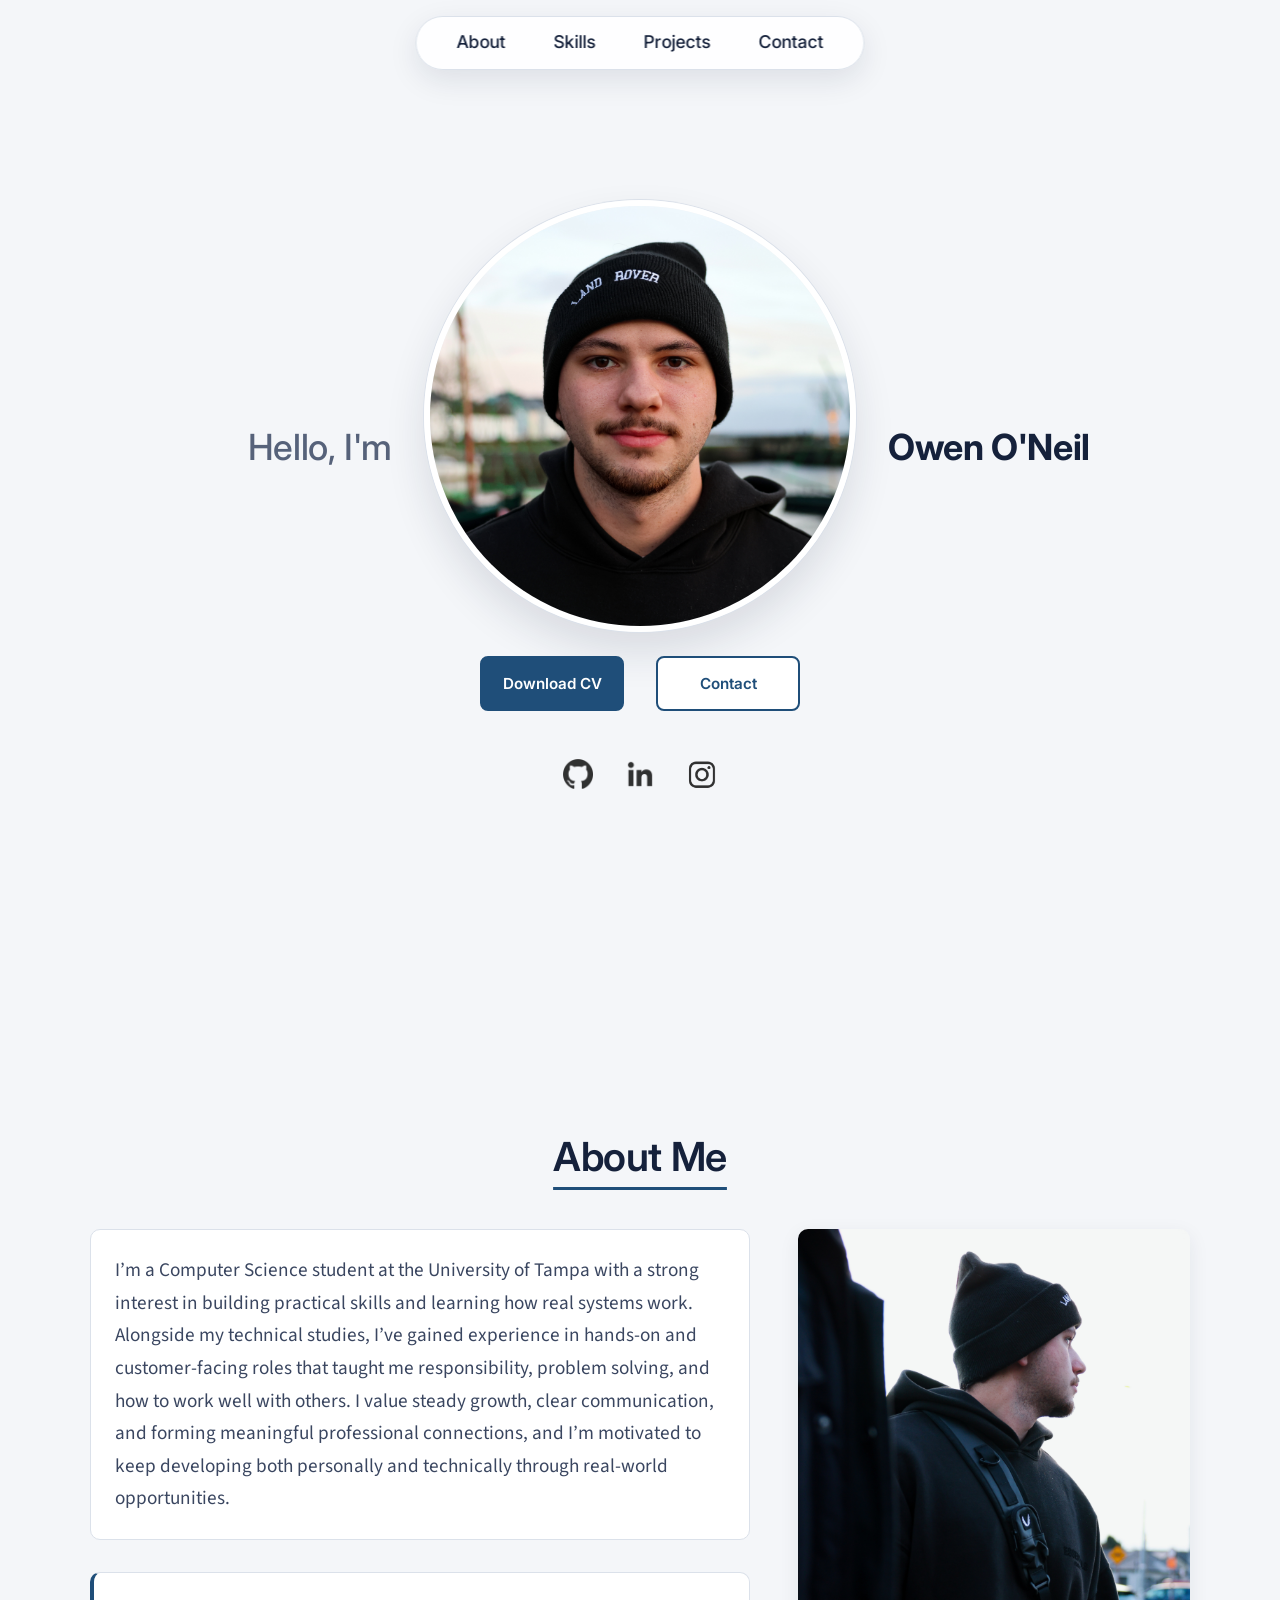
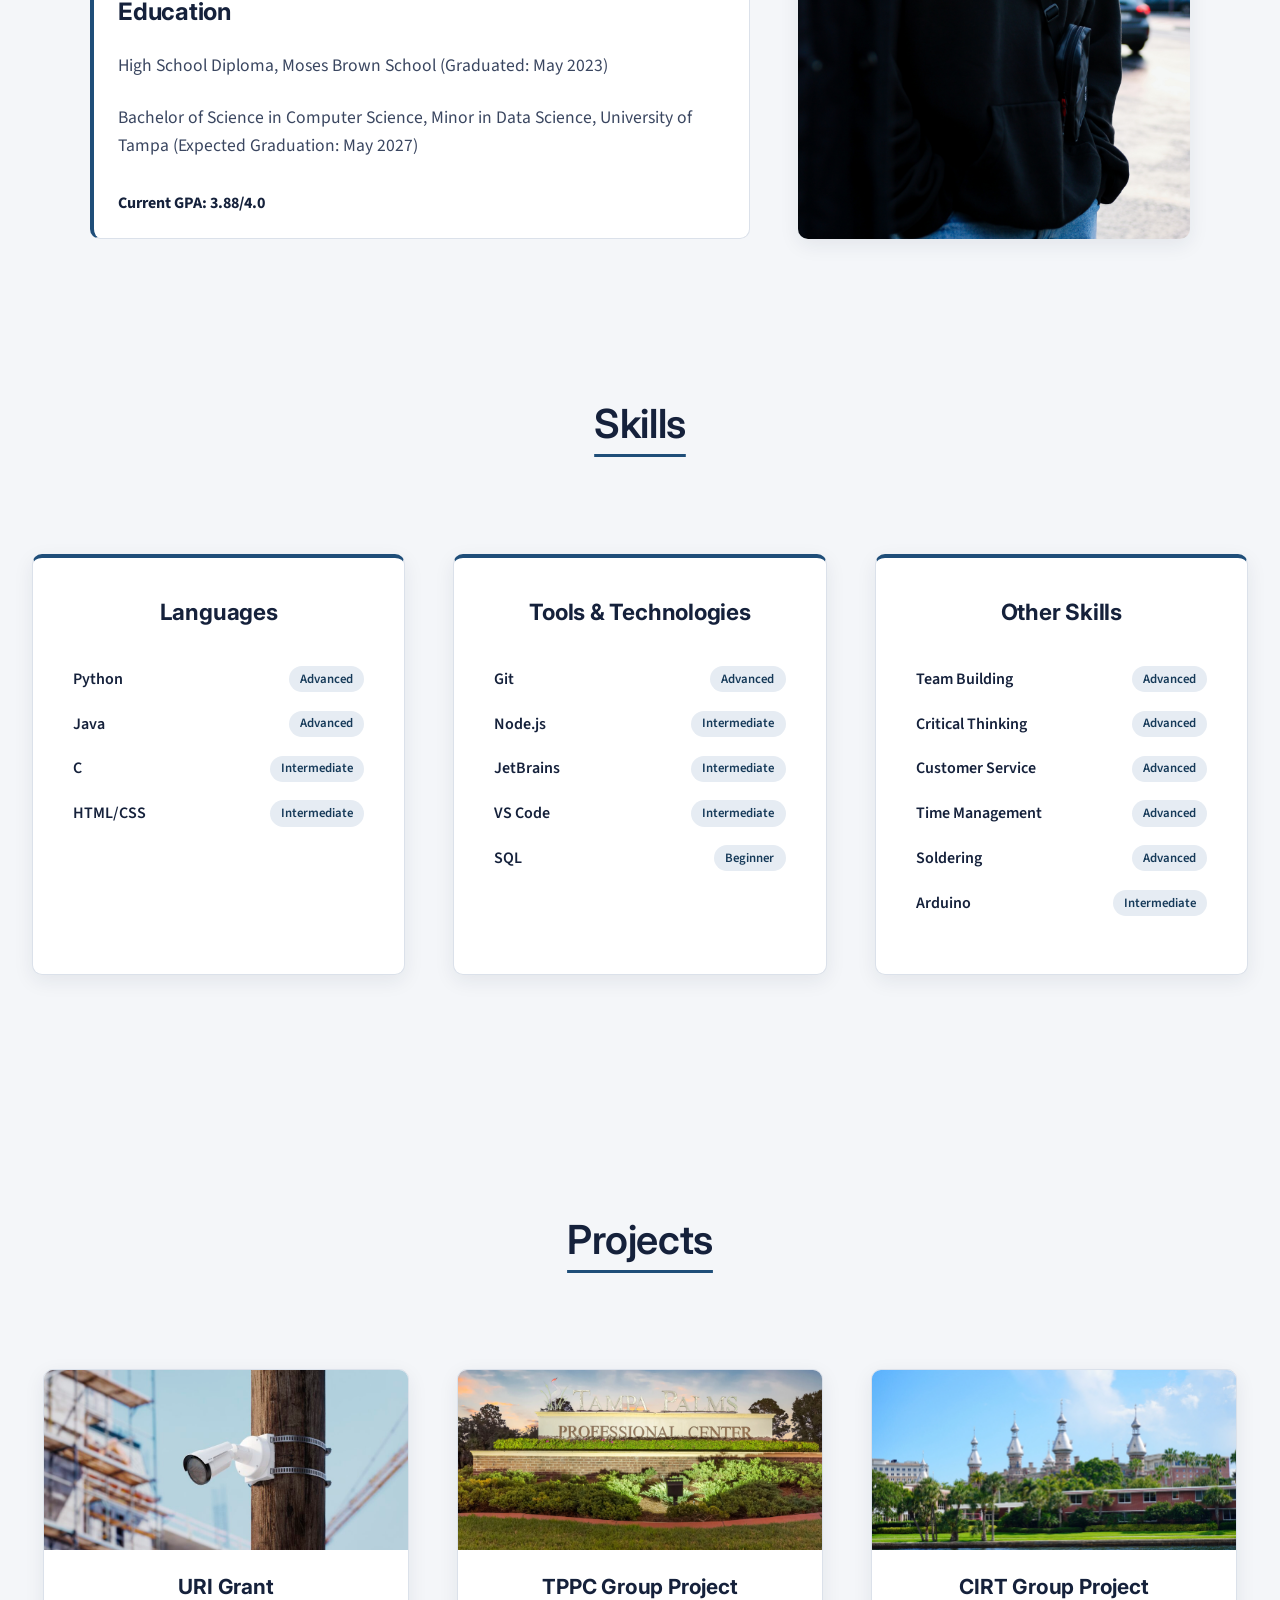
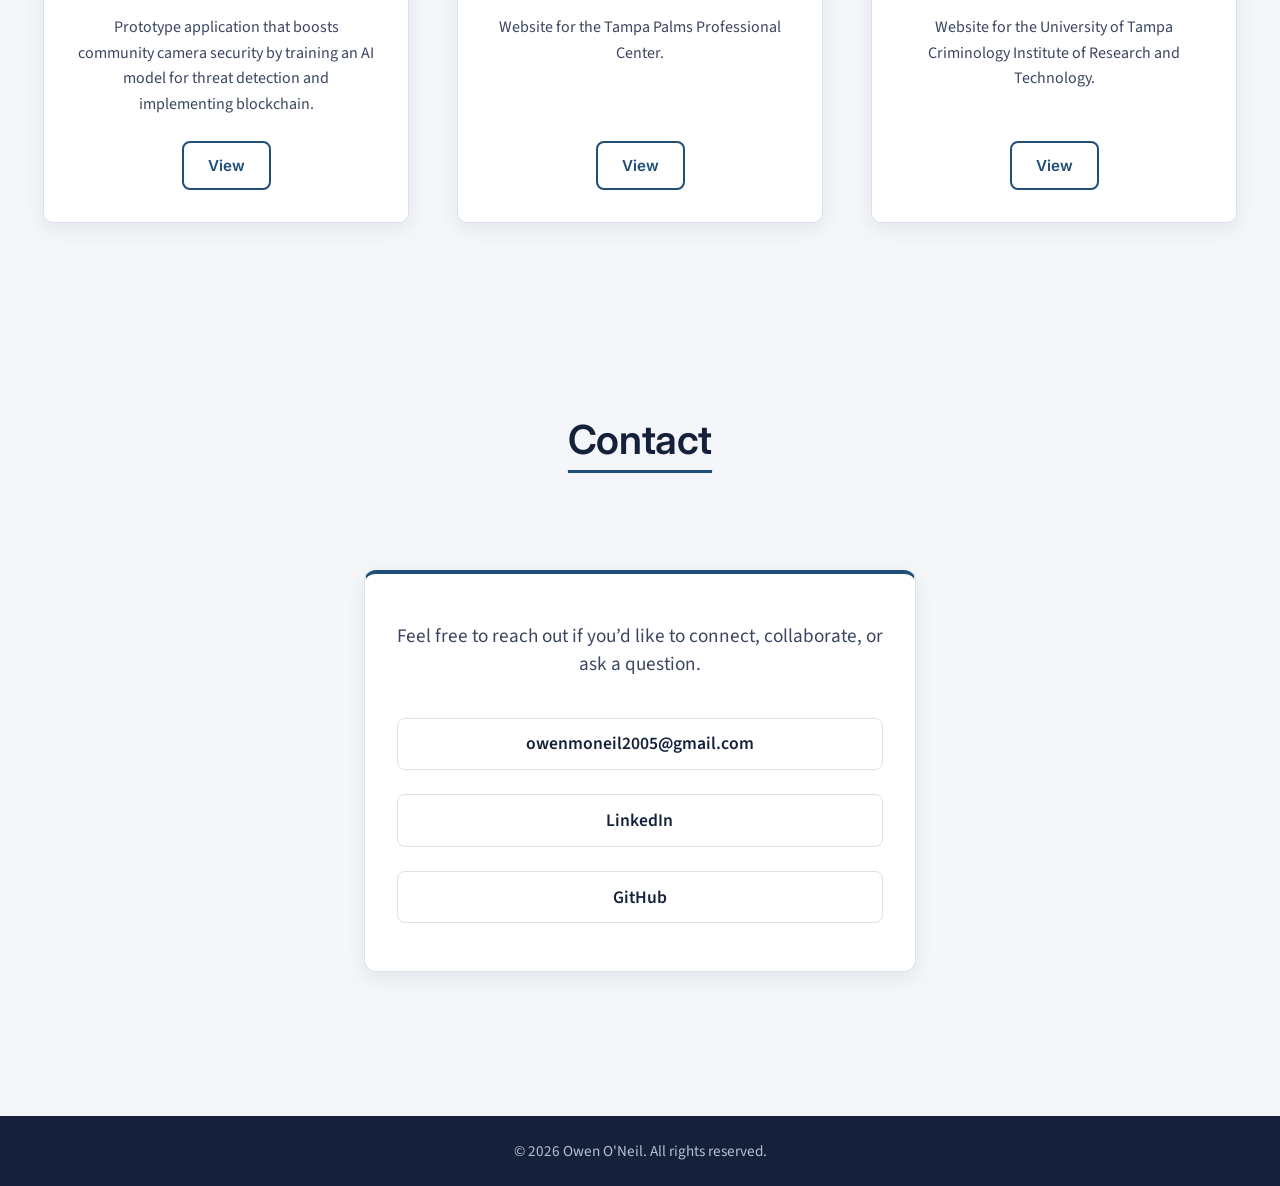
==== commit 60127a95: "Merge branch 'main' into test" ====
--- a/homePage.html
+++ b/homePage.html
@@ -3,10 +3,9 @@
 <head>
     <meta charset="UTF-8">
     <meta name="viewport" content="width=device-width, initial-scale=1.0">
-    <title>My Portfolio</title>
+    <meta name="description" content="Owen O'Neil, Computer Science student at the University of Tampa.">
+    <title>Owen O'Neil | Portfolio</title>
     <link rel="stylesheet" href="style.css">
-    <link rel="stylesheet" href="Media.css">
-
 </head>
 <body>
     <section class="hero">
@@ -21,9 +20,9 @@
             </div>
         </nav>
         <nav id="hamburgerNav">
-            <div class="hamburgerMenue" onclick="toggleMenue()">
+            <div class="hamburgerMenue" onclick="toggleMenue()" role="button" tabindex="0" aria-label="Toggle menu">
                 <div class="hamburgerImage">
-                    <img src="images/hamburgericon.webp" alt="Hamburger Menue Icon">
+                    <img src="images/hamburgericon.webp" alt="Menu icon">
                 </div>
             </div>
             <div class="mobileLinksHidden">
@@ -44,27 +43,20 @@
                 <div class="personalPic">
                     <img src="images/selfImage.jpeg" alt="Owen O'Neil">
                 </div>
-                
+
                 <div class="CVandConnectButtonsHome">
-                    <button class="CV" 
-                    onclick="window.open('Owen O\'Neil Resume Updated 1-1-2026.pdf')">
-                    Download CV
-                </button>
-                    <button class="connectBtn" 
-                    onclick="location.href='#contact'">
-                    Contact
-                </button>
-
+                    <a class="CV" href="Owen%20O'Neil%20Resume%20updated%208-8-2026.pdf" target="_blank" rel="noopener noreferrer">Download CV</a>
+                    <a class="connectBtn" href="#contact">Contact</a>
                 </div>
 
                 <div class="relatedButtonsHome">
-                    <a href="https://github.com/Owen7117" class="imageButton">
+                    <a href="https://github.com/Owen7117" class="imageButton" target="_blank" rel="noopener noreferrer" aria-label="GitHub">
                         <img src="images/github.png" alt="GitHub">
                     </a>
-                    <a href="https://www.linkedin.com/in/owen-o-neil-0a0678290/" class="imageButton">
+                    <a href="https://www.linkedin.com/in/owen-o-neil-0a0678290/" class="imageButton" target="_blank" rel="noopener noreferrer" aria-label="LinkedIn">
                         <img src="images/linkedin-icon.png" alt="LinkedIn">
                     </a>
-                    <a href="https://www.instagram.com/owen_7117/" class="imageButton">
+                    <a href="https://www.instagram.com/owen_7117/" class="imageButton" target="_blank" rel="noopener noreferrer" aria-label="Instagram">
                         <img src="images/instagram-icon.png" alt="Instagram">
                     </a>
                 </div>
@@ -75,6 +67,7 @@
             </div>
         </div>
     </section>
+
     <section id="about" class="AboutMeSection">
         <div class="aboutMeTitle">
             <h2>About Me</h2>
@@ -82,15 +75,15 @@
         <div class="aboutMeContainer">
             <div class="leftColumnAbout">
                 <div class="aboutMeBox">
-                    <p>I’m a Computer Science student at the University of Tampa 
-                        with a strong interest in building practical skills and 
-                        learning how real systems work. Alongside my technical 
-                        studies, I’ve gained experience in hands-on and 
-                        customer-facing roles that taught me responsibility, 
-                        problem solving, and how to work well with others. 
-                        I value steady growth, clear communication, and forming 
-                        meaningful professional connections, and I’m motivated to 
-                        keep developing both personally and technically through 
+                    <p>I’m a Computer Science student at the University of Tampa
+                        with a strong interest in building practical skills and
+                        learning how real systems work. Alongside my technical
+                        studies, I’ve gained experience in hands-on and
+                        customer-facing roles that taught me responsibility,
+                        problem solving, and how to work well with others.
+                        I value steady growth, clear communication, and forming
+                        meaningful professional connections, and I’m motivated to
+                        keep developing both personally and technically through
                         real-world opportunities.</p>
                 </div>
 
@@ -109,10 +102,12 @@
             <div class="rightColumnAbout">
                 <div class="pictureBox">
                     <img src="images/wholeBodyPic.jpeg" alt="Owen O'Neil">
-            </div>
-        </div>
-    </section>
-    <section id="skills" class= "skillsSection">
+                </div>
+            </div>
+        </div>
+    </section>
+
+    <section id="skills" class="skillsSection">
         <div class="skillsTitle">
             <h2>Skills</h2>
         </div>
@@ -127,15 +122,13 @@
                 </ul>
             </div>
             <div class="skillColumn">
-                <h3>Tools & Technologies</h3>
+                <h3>Tools &amp; Technologies</h3>
                 <ul>
                     <li><span class="skillName">Git</span><span class="skillLevel">Advanced</span></li>
                     <li><span class="skillName">Node.js</span><span class="skillLevel">Intermediate</span></li>
-                    <li><span class="skillName">Jetbrains</span><span class="skillLevel">Intermediate</span></li>
-                    <li><span class="skillName">VSCode</span><span class="skillLevel">Intermediate</span></li>
-                    <li><span class="skillName">Linux (Ubuntu)</span><span class="skillLevel">Intermediate</span></li>
+                    <li><span class="skillName">JetBrains</span><span class="skillLevel">Intermediate</span></li>
+                    <li><span class="skillName">VS Code</span><span class="skillLevel">Intermediate</span></li>
                     <li><span class="skillName">SQL</span><span class="skillLevel">Beginner</span></li>
-                    <li><span class="skillName">React</span><span class="skillLevel">Beginner</span></li>
                 </ul>
             </div>
             <div class="skillColumn">
@@ -143,7 +136,7 @@
                 <ul>
                     <li><span class="skillName">Team Building</span><span class="skillLevel">Advanced</span></li>
                     <li><span class="skillName">Critical Thinking</span><span class="skillLevel">Advanced</span></li>
-                    <li><span class="skillName">Customer service</span><span class="skillLevel">Advanced</span></li>
+                    <li><span class="skillName">Customer Service</span><span class="skillLevel">Advanced</span></li>
                     <li><span class="skillName">Time Management</span><span class="skillLevel">Advanced</span></li>
                     <li><span class="skillName">Soldering</span><span class="skillLevel">Advanced</span></li>
                     <li><span class="skillName">Arduino</span><span class="skillLevel">Intermediate</span></li>
@@ -151,89 +144,62 @@
             </div>
         </div>
     </section>
+
     <section id="projects" class="projectsSection">
-    <div class="projectsTitle">
-        <h2>Projects</h2>
-    </div>
-    <div class="projectsContainer">
-        <div class="projectCard">
-            <div class="projectImage">
-                <img src="images/securityCam.jpg" alt="Security app">
-            </div>
-            <h3>URI Grant</h3>
-            <p>Prototype application that boosts community camera security by training an AI model for threat
-                detection and implementing blockchain.</p>
-            <button class="projectBtn" onclick="location.href='https://github.com/Owen7117/UT-enhanced-AI-surveillance-app'">View</button>
-        </div>
-        <div class="projectCard">
-            <div class="projectImage">
-                <img src="images/TPPC.webp" alt="TPPC">
-            </div>
-            <h3>TPPC Group Project</h3>
-            <p>Website for the Tampa Palms Professional Center.</p>
-            <button class="projectBtn" onclick="location.href='https://tppcgroup5.vercel.app'">View</button>
-        </div>
-        <div class="projectCard">
-            <div class="projectImage">
-                <img src="images/Cirt.jpg" alt="Cirt">
-            </div>
-            <h3>CIRT Group Project</h3>
-            <p>Website for the University of Tampa Criminology Institute of Research and Technology.</p>
-            <button class="projectBtn" onclick="location.href='https://cirt.vercel.app'">View</button>
-        </div>
-        <div class="projectCard">
-            <div class="projectImage">
-                <img src="images/laserTeamCart.jpg" alt="L.A.S.E.R. Team golf cart">
-            </div>
-            <h3>Laser Team Rideshare</h3>
-            <p>Responsive web app for University of Tampa students to request L.A.S.E.R. golf cart rides. Incorporates live GPS
-                transmitting so customers can track their driver's location and arrival time in real time.</p>
-            <button class="projectBtn" onclick="location.href='WorkInProgressPage.html'">View</button>
-        </div>
-        <div class="projectCard">
-            <div class="projectImage">
-                <img src="images/mikelLogo.png" alt="MIKEL Inc. logo">
-            </div>
-            <h3>MIKEL.inc</h3>
-            <p>New and improved website for MIKEL Inc.</p>
-            <button class="projectBtn" onclick="location.href='WorkInProgressPage.html'">View</button>
-        </div>
-    </div>
-</section>
-<section id="contact" class="contactSection">
-    <div class="contactTitle">
-        <h2>Contact</h2>
-    </div>
-
-    <div class="contactContainer">
-        <p class="contactText">
-            Feel free to reach out if you’d like to connect, collaborate, or ask a question.
-        </p>
-
-        <div class="contactInfo">
-            <a href="mailto:owenmoneil2005@gmail.com" class="contactItem">
-                owenmoneil2005@gmail.com
-            </a>
-
-            <a href="https://www.linkedin.com/in/owen-o-neil-0a0678290/" 
-               target="_blank" 
-               class="contactItem">
-                LinkedIn
-            </a>
-
-            <a href="https://github.com/Owen7117" 
-               target="_blank" 
-               class="contactItem">
-                GitHub
-            </a>
-        </div>
-    </div>
-</section>
-<footer class="footer">
-    <p>© 2026 Owen O'Neil. All rights reserved.</p>
-
-</footer>
+        <div class="projectsTitle">
+            <h2>Projects</h2>
+        </div>
+        <div class="projectsContainer">
+            <div class="projectCard">
+                <div class="projectImage">
+                    <img src="images/securityCam.jpg" alt="Security camera app">
+                </div>
+                <h3>URI Grant</h3>
+                <p>Prototype application that boosts community camera security by training an AI model for threat
+                    detection and implementing blockchain.</p>
+                <a class="projectBtn" href="WorkInProgressPage.html">View</a>
+            </div>
+            <div class="projectCard">
+                <div class="projectImage">
+                    <img src="images/TPPC.webp" alt="Tampa Palms Professional Center website">
+                </div>
+                <h3>TPPC Group Project</h3>
+                <p>Website for the Tampa Palms Professional Center.</p>
+                <a class="projectBtn" href="https://tppcgroup5.vercel.app" target="_blank" rel="noopener noreferrer">View</a>
+            </div>
+            <div class="projectCard">
+                <div class="projectImage">
+                    <img src="images/Cirt.jpg" alt="CIRT website">
+                </div>
+                <h3>CIRT Group Project</h3>
+                <p>Website for the University of Tampa Criminology Institute of Research and Technology.</p>
+                <a class="projectBtn" href="https://cirt.vercel.app" target="_blank" rel="noopener noreferrer">View</a>
+            </div>
+        </div>
+    </section>
+
+    <section id="contact" class="contactSection">
+        <div class="contactTitle">
+            <h2>Contact</h2>
+        </div>
+
+        <div class="contactContainer">
+            <p class="contactText">
+                Feel free to reach out if you’d like to connect, collaborate, or ask a question.
+            </p>
+
+            <div class="contactInfo">
+                <a href="mailto:owenmoneil2005@gmail.com" class="contactItem">owenmoneil2005@gmail.com</a>
+                <a href="https://www.linkedin.com/in/owen-o-neil-0a0678290/" target="_blank" rel="noopener noreferrer" class="contactItem">LinkedIn</a>
+                <a href="https://github.com/Owen7117" target="_blank" rel="noopener noreferrer" class="contactItem">GitHub</a>
+            </div>
+        </div>
+    </section>
+
+    <footer class="footer">
+        <p>&copy; 2026 Owen O'Neil. All rights reserved.</p>
+    </footer>
 
     <script src="script.js"></script>
 </body>
-</html>+</html>
--- a/style.css
+++ b/style.css
@@ -1,9 +1,23 @@
-/* general styles */
-
-@import url('https://fonts.googleapis.com/css2?family=Figtree:ital,wght@0,300..900;1,300..900&family=Montserrat:ital,wght@0,100..900;1,100..900&display=swap');
+@import url('https://fonts.googleapis.com/css2?family=Inter:wght@500;600;700;800&family=Source+Sans+3:wght@400;500;600;700&display=swap');
+
+:root {
+    --bg: #F4F6F9;
+    --surface: #FFFFFF;
+    --ink: #15213B;
+    --text: #3A4660;
+    --muted: #56627A;
+    --accent: #1F4E79;
+    --accentDark: #163A59;
+    --accentSoft: #E6ECF3;
+    --border: #DBE1EA;
+    --shadow: 0 6px 20px rgba(21, 33, 59, 0.08);
+    --headingFont: 'Inter', 'Segoe UI', Helvetica, Arial, sans-serif;
+    --bodyFont: 'Source Sans 3', 'Segoe UI', Helvetica, Arial, sans-serif;
+}
 
 html {
     scroll-behavior: smooth;
+    scroll-padding-top: 6rem;
 }
 
 * {
@@ -12,21 +26,53 @@
 }
 
 body {
-    font-family: 'Montserrat', sans-serif;
-    background-color: rgb(237, 237, 237);  
+    font-family: var(--bodyFont);
+    background-color: var(--bg);
+    color: var(--ink);
+    -webkit-font-smoothing: antialiased;
+}
+
+h1,
+h2,
+h3 {
+    font-family: var(--headingFont);
+    color: var(--ink);
+    letter-spacing: -0.01em;
+}
+
+a:focus-visible,
+button:focus-visible,
+[role="button"]:focus-visible {
+    outline: 2px solid var(--accent);
+    outline-offset: 3px;
+    border-radius: 4px;
 }
 
 .hero {
     min-height: 100vh;
     display: flex;
     flex-direction: column;
-}
-
+    padding-top: 4.5rem;
+}
 
 #desktopNav {
+    position: fixed;
+    top: 1rem;
+    left: 50%;
+    transform: translateX(-50%);
+    z-index: 1000;
     display: flex;
     justify-content: center;
-    padding: 1rem;
+    width: max-content;
+    max-width: calc(100% - 2rem);
+    box-sizing: border-box;
+    padding: 0.9rem 2.5rem;
+    background-color: rgba(255, 255, 255, 0.88);
+    -webkit-backdrop-filter: blur(10px);
+    backdrop-filter: blur(10px);
+    border: 1px solid var(--border);
+    border-radius: 999px;
+    box-shadow: 0 10px 30px rgba(21, 33, 59, 0.1);
 }
 
 .navLinks {
@@ -36,20 +82,22 @@
 }
 
 .navLinks a {
-    color: black;
-    font-size: 1.5rem;
+    color: var(--ink);
+    font-family: var(--headingFont);
+    font-size: 1.1rem;
+    font-weight: 500;
     display: inline-block;
     text-decoration: none;
     transition: transform 0.3s, color 0.3s;
 }
 
 .navLinks a:hover {
-    transform: scale(1.1);
+    color: var(--accent);
+    transform: scale(1.08);
     text-decoration: underline;
-    text-underline-offset: 0.5rem;
-}
-
-/* Hamburger menue */
+    text-decoration-thickness: 2px;
+    text-underline-offset: 0.45rem;
+}
 
 #hamburgerNav {
     display: none;
@@ -60,14 +108,19 @@
     cursor: pointer;
 }
 
-.hamburgerImage{
-    display: flex;
-    flex-direction: coolumn;
-    width: 50px;
-    height: 50px;
+.hamburgerImage {
+    display: flex;
+    flex-direction: column;
+    width: 40px;
+    height: 40px;
     cursor: pointer;
 }
 
+.hamburgerImage img {
+    width: 100%;
+    height: 100%;
+    object-fit: contain;
+}
 
 .homeProfile {
     display: flex;
@@ -80,11 +133,13 @@
 .leftSideHome {
     flex: 1 1 0;
     text-align: right;
-    flex-direction: column;
-    align-items: center;
-    gap: 1.5rem;  
     font-size: 1.5rem;
     padding-bottom: 6rem;
+}
+
+.leftSideHome h1 {
+    font-weight: 500;
+    color: var(--muted);
 }
 
 .centerHome {
@@ -102,6 +157,11 @@
     padding-bottom: 6rem;
 }
 
+.rightSideHome h1 {
+    font-weight: 700;
+    color: var(--ink);
+}
+
 .relatedButtonsHome {
     display: flex;
     gap: 2rem;
@@ -110,14 +170,17 @@
 }
 
 .imageButton img {
+    display: block;
     width: 30px;
     height: 30px;
     filter: brightness(0);
-    transition: transform 0.3s;
+    opacity: 0.8;
+    transition: transform 0.3s, opacity 0.3s;
 }
 
 .imageButton img:hover {
     transform: scale(1.2);
+    opacity: 1;
 }
 
 .personalPic {
@@ -127,7 +190,8 @@
     margin-left: 1rem;
     overflow: hidden;
     border-radius: 50%;
-    transition: transform 0.25s ease, border-radius 0.25s ease;
+    border: 6px solid var(--surface);
+    box-shadow: 0 0 0 1px var(--border), 0 20px 40px rgba(21, 33, 59, 0.12);
 }
 
 .personalPic img {
@@ -136,7 +200,6 @@
     object-fit: cover;
 }
 
-
 .CVandConnectButtonsHome {
     display: flex;
     gap: 2rem;
@@ -144,34 +207,44 @@
     justify-content: center;
 }
 
+.CV,
+.connectBtn {
+    display: inline-block;
+    box-sizing: border-box;
+    width: 9rem;
+    padding: 1rem;
+    border-radius: 8px;
+    font-family: var(--headingFont);
+    font-size: 0.95rem;
+    font-weight: 600;
+    text-align: center;
+    text-decoration: none;
+    cursor: pointer;
+    transition: transform 0.3s, background-color 0.3s, color 0.3s, border-color 0.3s;
+}
+
 .CV {
-    background-color: white;
-    color: black;
-    border: 1px solid black;
-    padding: 1rem;
-    border-radius: 5px;
-    cursor: pointer;
-    width: 9rem;
+    background-color: var(--accent);
+    color: #FFFFFF;
+    border: 2px solid var(--accent);
 }
 
 .CV:hover {
-    transform: scale(1.1);
-    transition: transform 0.3s
+    background-color: var(--accentDark);
+    border-color: var(--accentDark);
+    transform: scale(1.05);
 }
 
 .connectBtn {
-    background-color: white;
-    border: 1px solid black;
-    color: black;
-    padding: 1rem;
-    border-radius: 5px;
-    cursor: pointer;
-    width: 9rem;
+    background-color: var(--surface);
+    color: var(--accent);
+    border: 2px solid var(--accent);
 }
 
 .connectBtn:hover {
-    transform: scale(1.1);
-    transition: transform 0.3s
+    background-color: var(--accent);
+    color: #FFFFFF;
+    transform: scale(1.05);
 }
 
 .AboutMeSection {
@@ -179,17 +252,32 @@
     padding: 2rem;
 }
 
-.aboutMeTitle {
-    font-size: 2.5rem;
-    margin-bottom: 3rem;
+.aboutMeTitle,
+.skillsTitle,
+.projectsTitle,
+.contactTitle {
     text-align: center;
     text-decoration: underline;
+    text-decoration-color: var(--accent);
+    text-decoration-thickness: 3px;
     text-underline-offset: 1rem;
 }
 
+.aboutMeTitle h2,
+.skillsTitle h2,
+.projectsTitle h2,
+.contactTitle h2 {
+    font-size: 2.5rem;
+    font-weight: 600;
+}
+
+.aboutMeTitle {
+    margin-bottom: 3rem;
+}
+
 .aboutMeContainer {
     display: flex;
-    align-items: flex-start;
+    align-items: stretch;
     gap: 3rem;
     max-width: 1100px;
     margin: 0 auto;
@@ -208,24 +296,25 @@
 .aboutMeBox {
     width: 100%;
     box-sizing: border-box;
-    background-color: rgb(237, 237, 237);
+    background-color: var(--surface);
+    border: 1px solid var(--border);
     border-radius: 10px;
-    padding: 1rem;
+    padding: 1.5rem;
     min-height: 200px;
 }
 
 .aboutMeBox p {
     font-size: 1.2rem;
-    line-height: 1.6;
-    color: #333;
+    line-height: 1.7;
+    color: var(--text);
 }
 
 .educationBox {
     box-sizing: border-box;
-    padding: 1rem;
-    margin-top: 1.5rem;
-    flex-direction: column;
-    background-color: rgb(237, 237, 237);
+    padding: 1.5rem;
+    background-color: var(--surface);
+    border: 1px solid var(--border);
+    border-left: 4px solid var(--accent);
     border-radius: 10px;
     width: 100%;
 }
@@ -244,29 +333,35 @@
 .educationBox li {
     font-size: 1.1rem;
     line-height: 1.6;
-    color: #333;
+    color: var(--text);
     margin-bottom: 1.5rem;
 }
 
 .rightColumnAbout {
-    flex: 0 0 40%;
-    max-width: 40%;
+    flex: 0 0 calc(40% - 3rem);
+    max-width: calc(40% - 3rem);
     display: flex;
     flex-direction: column;
     min-height: 500px;
 }
 
+.pictureBox {
+    flex: 1;
+    display: flex;
+}
 
 .pictureBox img {
     width: 100%;
     height: 100%;
     object-fit: cover;
     border-radius: 10px;
+    box-shadow: var(--shadow);
 }
 
 .gpa {
-    font-weight: bold;
+    font-weight: 700;
     margin-top: 2rem;
+    color: var(--ink);
 }
 
 .skillsSection {
@@ -275,11 +370,7 @@
 }
 
 .skillsTitle {
-    font-size: 2.5rem;
     margin-bottom: 6.6rem;
-    text-align: center;
-    text-decoration: underline;
-    text-underline-offset: 1rem;
 }
 
 .skillsContainer {
@@ -295,14 +386,16 @@
     flex: 1;
     min-width: 180px;
     max-width: 300px;
-    background-color: white;
+    background-color: var(--surface);
+    border: 1px solid var(--border);
+    border-top: 4px solid var(--accent);
     border-radius: 10px;
     padding: 2.5rem;
-    box-shadow: 0 4px 12px rgba(0, 0, 0, 0.1);
+    box-shadow: var(--shadow);
 }
 
 .skillColumn h3 {
-    font-size: 1.5rem;
+    font-size: 1.4rem;
     margin-bottom: 2.5rem;
     text-align: center;
 }
@@ -316,21 +409,27 @@
 .skillColumn li {
     font-size: 1rem;
     line-height: 1.8;
-    color: #333;
+    color: var(--text);
     gap: 2rem;
     display: flex;
     justify-content: space-between;
+    align-items: center;
     margin-bottom: 1rem;
 }
 
 .skillName {
-    font-weight: 500;
+    font-weight: 600;
+    color: var(--ink);
 }
 
 .skillLevel {
-    font-size: 0.85rem;
-    color: #666;
-    font-style: italic;
+    font-size: 0.8rem;
+    font-weight: 600;
+    color: var(--accentDark);
+    background-color: var(--accentSoft);
+    padding: 0.1rem 0.7rem;
+    border-radius: 999px;
+    white-space: nowrap;
 }
 
 .projectsSection {
@@ -339,11 +438,7 @@
 }
 
 .projectsTitle {
-    font-size: 2.5rem;
     margin-bottom: 6.6rem;
-    text-align: center;
-    text-decoration: underline;
-    text-underline-offset: 1rem;
 }
 
 .projectsContainer {
@@ -358,77 +453,87 @@
 .projectCard {
     flex: 1 1 260px;
     max-width: 300px;
-    background-color: white;
+    background-color: var(--surface);
+    border: 1px solid var(--border);
     border-radius: 10px;
     padding: 2rem;
-    box-shadow: 0 4px 12px rgba(0, 0, 0, 0.1);
+    box-shadow: var(--shadow);
     display: flex;
     flex-direction: column;
     align-items: center;
     text-align: center;
+    overflow: hidden;
 }
 
 .projectImage {
-    width: 100%;
+    width: calc(100% + 4rem);
     height: 180px;
-    margin-bottom: 1.5rem;
+    margin: -2rem -2rem 1.5rem;
     overflow: hidden;
-    border-radius: 8px;
-    background-color: #eee;
+    background-color: var(--accentSoft);
 }
 
 .projectImage img {
+    display: block;
     width: 100%;
     height: 100%;
     object-fit: cover;
 }
 
 .projectCard h3 {
-    font-size: 1.4rem;
+    font-size: 1.3rem;
     margin-bottom: 1rem;
 }
 
 .projectCard p {
     font-size: 1rem;
-    color: #444;
+    line-height: 1.6;
+    color: var(--text);
     margin-bottom: auto;
 }
 
 .projectBtn {
+    display: inline-block;
     margin-top: 1.5rem;
     padding: 0.8rem 1.5rem;
-    border: 1px solid black;
-    background-color: white;
+    font-family: var(--headingFont);
+    font-size: 0.95rem;
+    font-weight: 600;
+    color: var(--accent);
+    text-decoration: none;
+    border: 2px solid var(--accent);
+    background-color: var(--surface);
     cursor: pointer;
-    border-radius: 5px;
-    transition: transform 0.2s ease, background-color 0.2s ease;
+    border-radius: 8px;
+    transition: transform 0.2s ease, background-color 0.2s ease, color 0.2s ease;
 }
 
 .projectBtn:hover {
-    background-color: black;
-    color: white;
+    background-color: var(--accent);
+    color: #FFFFFF;
     transform: scale(1.05);
 }
 
-.WorkInProgress{
-    background-color: white;
+.WorkInProgress {
+    background-color: var(--surface);
     min-height: 100vh;
 }
 
 .WorkInProgress img {
+    display: block;
     width: 96%;
     height: 500px;
-    text-align: center;
-    justify-content: center;
-    
+    margin: 0 auto;
+    object-fit: contain;
 }
 
 .WorkInProgress p {
+    font-family: var(--headingFont);
     font-size: 4rem;
+    color: var(--ink);
     text-align: center;
     margin-bottom: 2rem;
-    justify-content: center;
-    background-color: white;
+    background-color: var(--surface);
 }
 
 .backBtnContainer {
@@ -443,12 +548,7 @@
 }
 
 .contactTitle {
-    font-size: 2.5rem;
-    margin-bottom: 3rem;
-    text-align: center;
     margin-bottom: 6.6rem;
-    text-decoration: underline;
-    text-underline-offset: 1rem;
 }
 
 .contactSection {
@@ -459,18 +559,20 @@
 .contactContainer {
     max-width: 40%;
     margin: 0 auto;
-    background-color: white;
+    background-color: var(--surface);
     border-radius: 12px;
     padding: 3rem 2rem;
     text-align: center;
-    border: 1px solid black;
+    border: 1px solid var(--border);
+    border-top: 4px solid var(--accent);
+    box-shadow: var(--shadow);
     margin-bottom: 5rem;
 }
 
 .contactText {
     font-size: 1.2rem;
     margin-bottom: 2.5rem;
-    color: #333;
+    color: var(--text);
 }
 
 .contactInfo {
@@ -481,22 +583,243 @@
 
 .contactItem {
     font-size: 1.1rem;
-    color: black;
+    font-weight: 600;
+    color: var(--ink);
     text-decoration: none;
-    border: 1px solid black;
+    border: 1px solid var(--border);
     padding: 0.8rem 1rem;
-    border-radius: 5px;
-    transition: background-color 0.2s ease, color 0.2s ease;
+    border-radius: 8px;
+    transition: transform 0.3s, background-color 0.2s ease, color 0.2s ease, border-color 0.2s ease;
 }
 
 .contactItem:hover {
-    background-color: black;
-    color: white;
-    transform: scale(1.05);
-    transition: transform 0.3s
+    background-color: var(--accent);
+    border-color: var(--accent);
+    color: #FFFFFF;
+    transform: scale(1.03);
+}
+
+.footer {
+    background-color: var(--ink);
+    padding: 1.5rem 1rem;
 }
 
 .footer p {
     text-align: center;
-    margin-bottom: 1rem;
-}+    color: #B7C0D1;
+    font-size: 0.95rem;
+}
+
+@media (prefers-reduced-motion: reduce) {
+    html {
+        scroll-behavior: auto;
+    }
+
+    * {
+        transition: none !important;
+    }
+}
+
+@media screen and (max-width: 800px) {
+    html {
+        scroll-padding-top: 5.5rem;
+    }
+
+    #desktopNav {
+        display: none;
+    }
+
+    #hamburgerNav {
+        position: fixed;
+        top: 0.75rem;
+        left: 0.75rem;
+        right: 0.75rem;
+        z-index: 1000;
+        display: flex;
+        justify-content: flex-start;
+        padding: 0.6rem 1rem;
+        background-color: rgba(255, 255, 255, 0.92);
+        -webkit-backdrop-filter: blur(10px);
+        backdrop-filter: blur(10px);
+        border: 1px solid var(--border);
+        border-radius: 12px;
+        box-shadow: 0 10px 30px rgba(21, 33, 59, 0.1);
+    }
+
+    .mobileLinksHidden {
+        display: none;
+        position: absolute;
+        top: calc(100% + 0.5rem);
+        left: 0;
+        background-color: var(--surface);
+        border: 1px solid var(--border);
+        border-radius: 12px;
+        overflow: hidden;
+        box-shadow: 0 12px 24px rgba(21, 33, 59, 0.1);
+        flex-direction: column;
+        z-index: 100;
+        min-width: 180px;
+    }
+
+    .mobileLinksHidden.active {
+        display: flex;
+    }
+
+    .navLinksMobile {
+        list-style: none;
+        display: flex;
+        flex-direction: column;
+        gap: 0;
+    }
+
+    .navLinksMobile li {
+        width: 100%;
+    }
+
+    .navLinksMobile a {
+        display: block;
+        padding: 1rem 1.25rem;
+        color: var(--ink);
+        font-family: var(--headingFont);
+        text-decoration: none;
+        font-size: 1.1rem;
+        font-weight: 500;
+        border-bottom: none;
+    }
+
+    .navLinksMobile a:hover {
+        color: var(--accent);
+        background-color: var(--accentSoft);
+    }
+
+    .hero {
+        padding-top: 4rem;
+    }
+
+    .homeProfile {
+        margin-top: 3rem;
+        flex-direction: column;
+        align-items: center;
+        text-align: center;
+    }
+
+    .leftSideHome {
+        order: 1;
+        font-size: 1.5rem;
+        flex: none;
+        padding-bottom: 0;
+        margin-bottom: 0;
+        text-align: center;
+    }
+
+    .rightSideHome {
+        order: 2;
+        margin: 0;
+        padding: 0 0 1.5rem;
+        flex: none;
+        justify-content: center;
+        text-align: center;
+    }
+
+    .centerHome {
+        order: 3;
+    }
+
+    .personalPic {
+        width: 260px;
+        height: 260px;
+    }
+
+    .CVandConnectButtonsHome,
+    .relatedButtonsHome {
+        order: 4;
+    }
+
+    .aboutMeContainer {
+        flex-direction: column;
+        align-items: center;
+    }
+
+    .leftColumnAbout,
+    .rightColumnAbout {
+        flex: none;
+        width: 100%;
+        max-width: 700px;
+        min-height: 0;
+    }
+
+    .educationBox {
+        order: 2;
+    }
+
+    .pictureBox {
+        width: 100%;
+        height: auto;
+    }
+
+    .pictureBox img {
+        width: 100%;
+        height: auto;
+        object-fit: cover;
+    }
+
+    .skillsContainer {
+        flex-direction: column;
+        gap: 2rem;
+        align-items: center;
+    }
+
+    .skillColumn {
+        box-sizing: border-box;
+        max-width: 100%;
+        width: 100%;
+        padding: 2rem;
+    }
+
+    .skillColumn h3 {
+        text-align: center;
+        font-size: 1.4rem;
+    }
+
+    .skillColumn li {
+        font-size: 0.95rem;
+    }
+
+    .projectsContainer {
+        flex-direction: column;
+        align-items: center;
+        gap: 2rem;
+    }
+
+    .projectCard {
+        box-sizing: border-box;
+        max-width: 100%;
+        width: 100%;
+        padding: 1.5rem;
+    }
+
+    .projectImage {
+        width: calc(100% + 3rem);
+        height: 200px;
+        margin: -1.5rem -1.5rem 1.5rem;
+    }
+
+    .projectsSection {
+        padding: 3rem 1.5rem;
+    }
+
+    .projectsTitle,
+    .skillsTitle,
+    .contactTitle {
+        margin-bottom: 3rem;
+    }
+
+    .contactContainer {
+        max-width: 100%;
+        padding: 2.5rem 1.5rem;
+    }
+
+    .WorkInProgress p {
+        font-size: 2.5rem;
+    }
+}
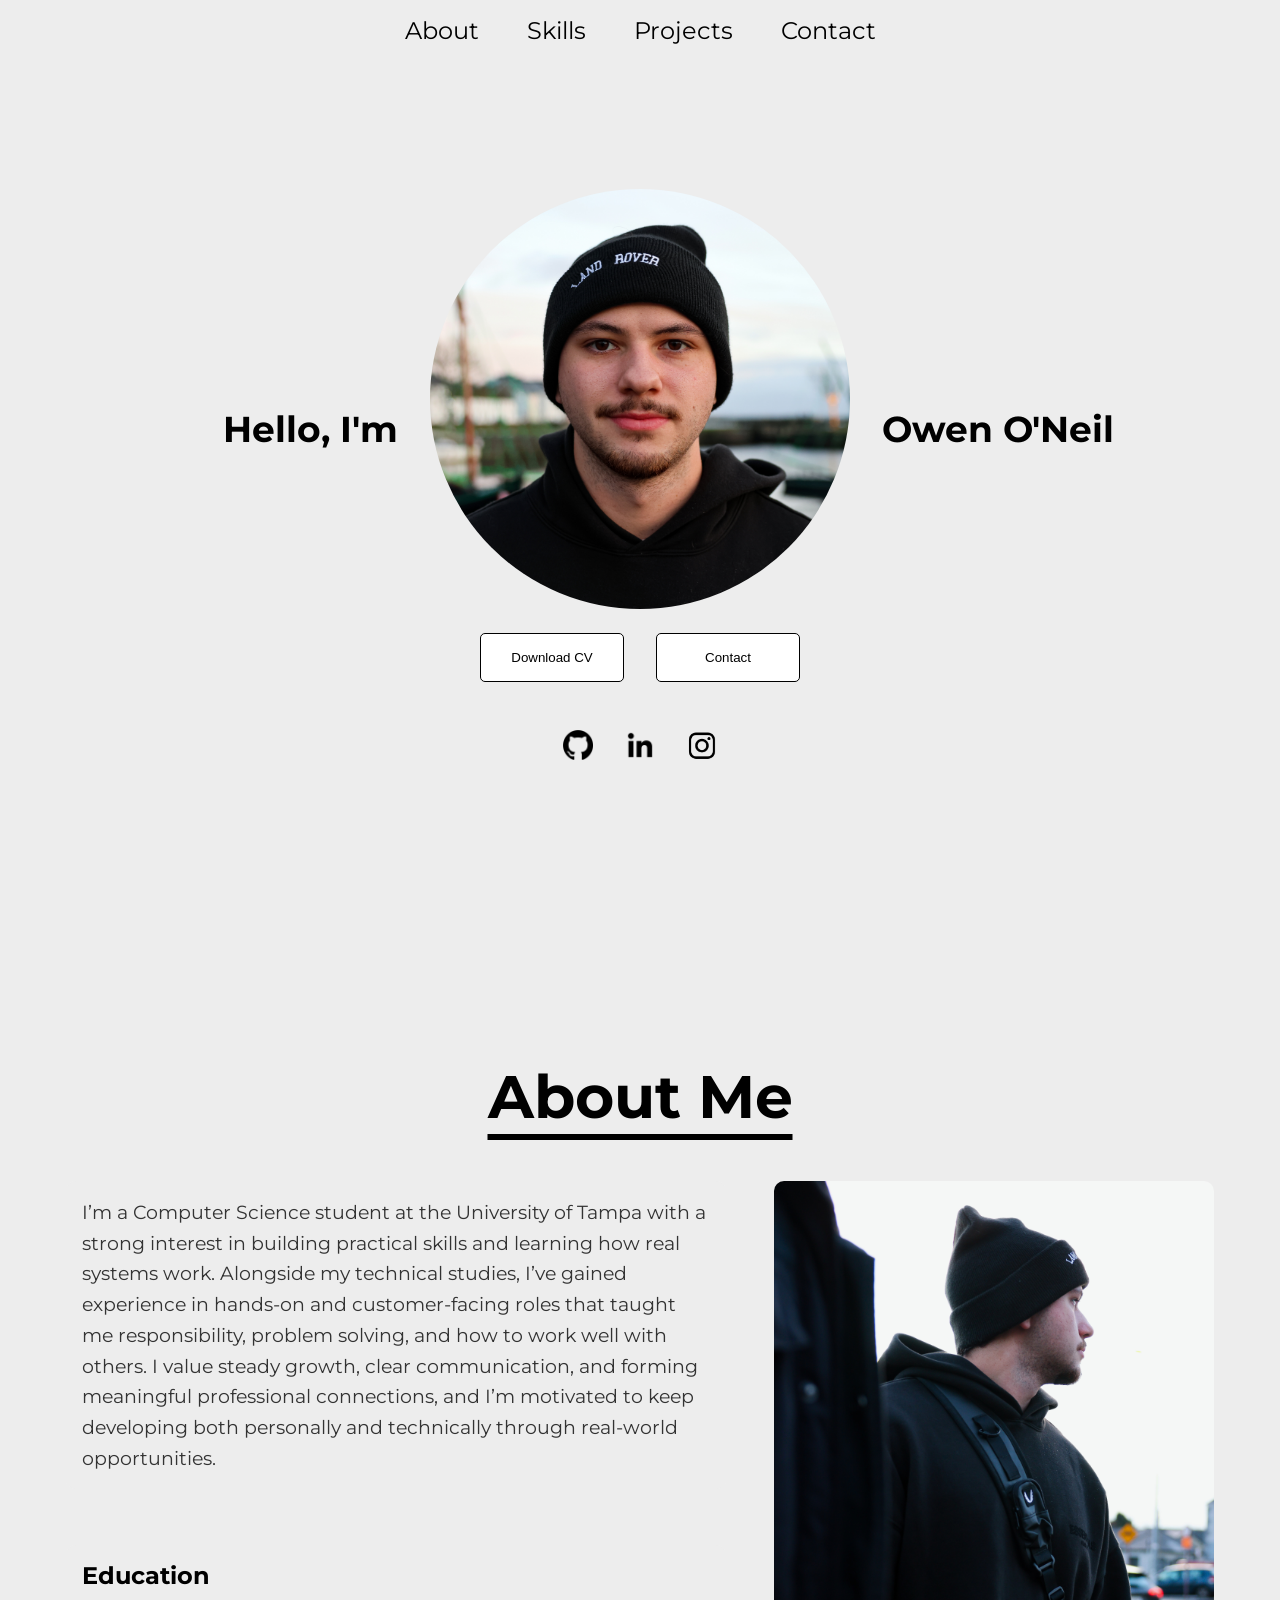
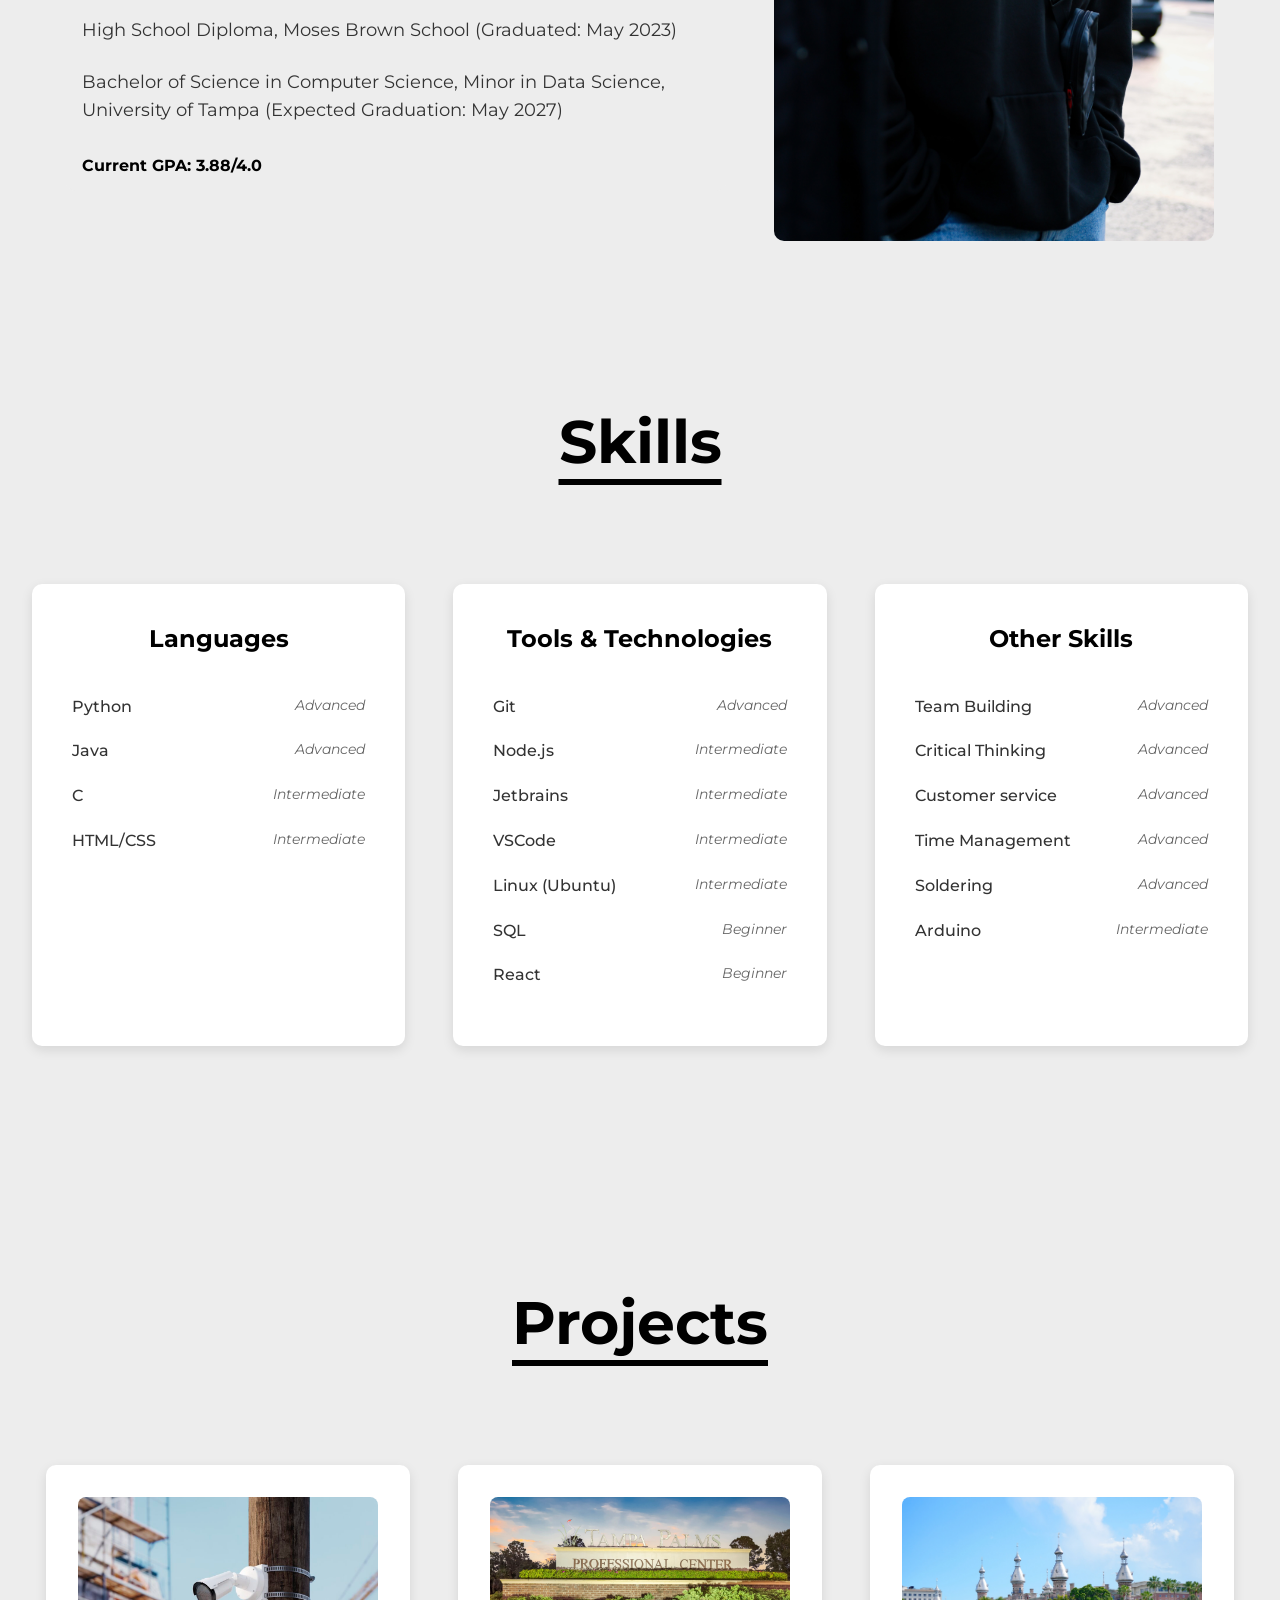
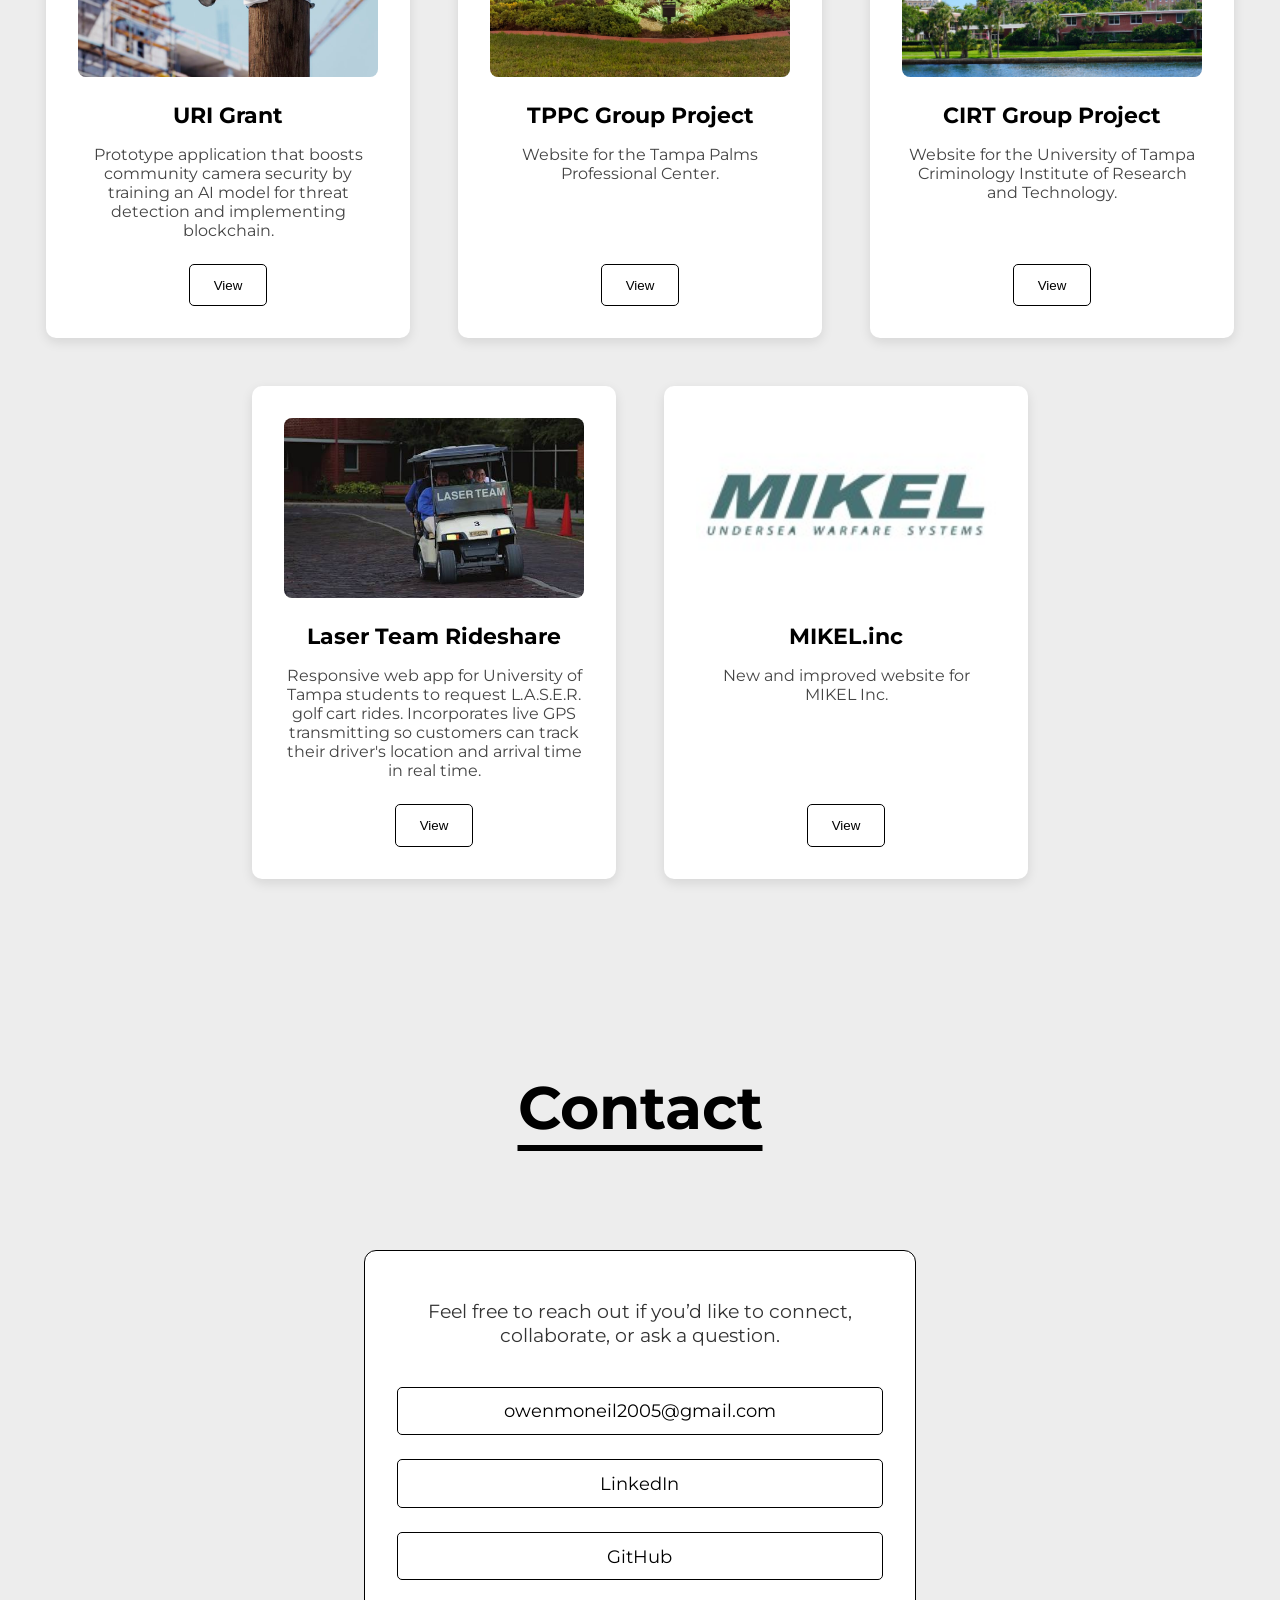
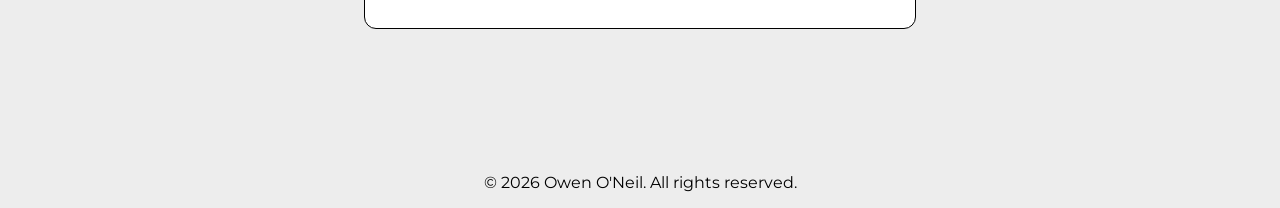
==== commit 2c4f833f: "update website" ====
--- a/homePage.html
+++ b/homePage.html
@@ -3,9 +3,10 @@
 <head>
     <meta charset="UTF-8">
     <meta name="viewport" content="width=device-width, initial-scale=1.0">
-    <meta name="description" content="Owen O'Neil, Computer Science student at the University of Tampa.">
-    <title>Owen O'Neil | Portfolio</title>
+    <title>My Portfolio</title>
     <link rel="stylesheet" href="style.css">
+    <link rel="stylesheet" href="Media.css">
+
 </head>
 <body>
     <section class="hero">
@@ -20,9 +21,9 @@
             </div>
         </nav>
         <nav id="hamburgerNav">
-            <div class="hamburgerMenue" onclick="toggleMenue()" role="button" tabindex="0" aria-label="Toggle menu">
+            <div class="hamburgerMenue" onclick="toggleMenue()">
                 <div class="hamburgerImage">
-                    <img src="images/hamburgericon.webp" alt="Menu icon">
+                    <img src="images/hamburgericon.webp" alt="Hamburger Menue Icon">
                 </div>
             </div>
             <div class="mobileLinksHidden">
@@ -43,20 +44,27 @@
                 <div class="personalPic">
                     <img src="images/selfImage.jpeg" alt="Owen O'Neil">
                 </div>
-
+                
                 <div class="CVandConnectButtonsHome">
-                    <a class="CV" href="Owen%20O'Neil%20Resume%20updated%208-8-2026.pdf" target="_blank" rel="noopener noreferrer">Download CV</a>
-                    <a class="connectBtn" href="#contact">Contact</a>
+                    <button class="CV" 
+                    onclick="window.open('Owen O\'Neil Resume Updated 1-1-2026.pdf')">
+                    Download CV
+                </button>
+                    <button class="connectBtn" 
+                    onclick="location.href='#contact'">
+                    Contact
+                </button>
+
                 </div>
 
                 <div class="relatedButtonsHome">
-                    <a href="https://github.com/Owen7117" class="imageButton" target="_blank" rel="noopener noreferrer" aria-label="GitHub">
+                    <a href="https://github.com/Owen7117" class="imageButton">
                         <img src="images/github.png" alt="GitHub">
                     </a>
-                    <a href="https://www.linkedin.com/in/owen-o-neil-0a0678290/" class="imageButton" target="_blank" rel="noopener noreferrer" aria-label="LinkedIn">
+                    <a href="https://www.linkedin.com/in/owen-o-neil-0a0678290/" class="imageButton">
                         <img src="images/linkedin-icon.png" alt="LinkedIn">
                     </a>
-                    <a href="https://www.instagram.com/owen_7117/" class="imageButton" target="_blank" rel="noopener noreferrer" aria-label="Instagram">
+                    <a href="https://www.instagram.com/owen_7117/" class="imageButton">
                         <img src="images/instagram-icon.png" alt="Instagram">
                     </a>
                 </div>
@@ -67,7 +75,6 @@
             </div>
         </div>
     </section>
-
     <section id="about" class="AboutMeSection">
         <div class="aboutMeTitle">
             <h2>About Me</h2>
@@ -75,15 +82,15 @@
         <div class="aboutMeContainer">
             <div class="leftColumnAbout">
                 <div class="aboutMeBox">
-                    <p>I’m a Computer Science student at the University of Tampa
-                        with a strong interest in building practical skills and
-                        learning how real systems work. Alongside my technical
-                        studies, I’ve gained experience in hands-on and
-                        customer-facing roles that taught me responsibility,
-                        problem solving, and how to work well with others.
-                        I value steady growth, clear communication, and forming
-                        meaningful professional connections, and I’m motivated to
-                        keep developing both personally and technically through
+                    <p>I’m a Computer Science student at the University of Tampa 
+                        with a strong interest in building practical skills and 
+                        learning how real systems work. Alongside my technical 
+                        studies, I’ve gained experience in hands-on and 
+                        customer-facing roles that taught me responsibility, 
+                        problem solving, and how to work well with others. 
+                        I value steady growth, clear communication, and forming 
+                        meaningful professional connections, and I’m motivated to 
+                        keep developing both personally and technically through 
                         real-world opportunities.</p>
                 </div>
 
@@ -102,12 +109,10 @@
             <div class="rightColumnAbout">
                 <div class="pictureBox">
                     <img src="images/wholeBodyPic.jpeg" alt="Owen O'Neil">
-                </div>
             </div>
         </div>
     </section>
-
-    <section id="skills" class="skillsSection">
+    <section id="skills" class= "skillsSection">
         <div class="skillsTitle">
             <h2>Skills</h2>
         </div>
@@ -122,13 +127,15 @@
                 </ul>
             </div>
             <div class="skillColumn">
-                <h3>Tools &amp; Technologies</h3>
+                <h3>Tools & Technologies</h3>
                 <ul>
                     <li><span class="skillName">Git</span><span class="skillLevel">Advanced</span></li>
                     <li><span class="skillName">Node.js</span><span class="skillLevel">Intermediate</span></li>
-                    <li><span class="skillName">JetBrains</span><span class="skillLevel">Intermediate</span></li>
-                    <li><span class="skillName">VS Code</span><span class="skillLevel">Intermediate</span></li>
+                    <li><span class="skillName">Jetbrains</span><span class="skillLevel">Intermediate</span></li>
+                    <li><span class="skillName">VSCode</span><span class="skillLevel">Intermediate</span></li>
+                    <li><span class="skillName">Linux (Ubuntu)</span><span class="skillLevel">Intermediate</span></li>
                     <li><span class="skillName">SQL</span><span class="skillLevel">Beginner</span></li>
+                    <li><span class="skillName">React</span><span class="skillLevel">Beginner</span></li>
                 </ul>
             </div>
             <div class="skillColumn">
@@ -136,7 +143,7 @@
                 <ul>
                     <li><span class="skillName">Team Building</span><span class="skillLevel">Advanced</span></li>
                     <li><span class="skillName">Critical Thinking</span><span class="skillLevel">Advanced</span></li>
-                    <li><span class="skillName">Customer Service</span><span class="skillLevel">Advanced</span></li>
+                    <li><span class="skillName">Customer service</span><span class="skillLevel">Advanced</span></li>
                     <li><span class="skillName">Time Management</span><span class="skillLevel">Advanced</span></li>
                     <li><span class="skillName">Soldering</span><span class="skillLevel">Advanced</span></li>
                     <li><span class="skillName">Arduino</span><span class="skillLevel">Intermediate</span></li>
@@ -144,62 +151,89 @@
             </div>
         </div>
     </section>
-
     <section id="projects" class="projectsSection">
-        <div class="projectsTitle">
-            <h2>Projects</h2>
-        </div>
-        <div class="projectsContainer">
-            <div class="projectCard">
-                <div class="projectImage">
-                    <img src="images/securityCam.jpg" alt="Security camera app">
-                </div>
-                <h3>URI Grant</h3>
-                <p>Prototype application that boosts community camera security by training an AI model for threat
-                    detection and implementing blockchain.</p>
-                <a class="projectBtn" href="WorkInProgressPage.html">View</a>
-            </div>
-            <div class="projectCard">
-                <div class="projectImage">
-                    <img src="images/TPPC.webp" alt="Tampa Palms Professional Center website">
-                </div>
-                <h3>TPPC Group Project</h3>
-                <p>Website for the Tampa Palms Professional Center.</p>
-                <a class="projectBtn" href="https://tppcgroup5.vercel.app" target="_blank" rel="noopener noreferrer">View</a>
-            </div>
-            <div class="projectCard">
-                <div class="projectImage">
-                    <img src="images/Cirt.jpg" alt="CIRT website">
-                </div>
-                <h3>CIRT Group Project</h3>
-                <p>Website for the University of Tampa Criminology Institute of Research and Technology.</p>
-                <a class="projectBtn" href="https://cirt.vercel.app" target="_blank" rel="noopener noreferrer">View</a>
-            </div>
-        </div>
-    </section>
-
-    <section id="contact" class="contactSection">
-        <div class="contactTitle">
-            <h2>Contact</h2>
-        </div>
-
-        <div class="contactContainer">
-            <p class="contactText">
-                Feel free to reach out if you’d like to connect, collaborate, or ask a question.
-            </p>
-
-            <div class="contactInfo">
-                <a href="mailto:owenmoneil2005@gmail.com" class="contactItem">owenmoneil2005@gmail.com</a>
-                <a href="https://www.linkedin.com/in/owen-o-neil-0a0678290/" target="_blank" rel="noopener noreferrer" class="contactItem">LinkedIn</a>
-                <a href="https://github.com/Owen7117" target="_blank" rel="noopener noreferrer" class="contactItem">GitHub</a>
-            </div>
-        </div>
-    </section>
-
-    <footer class="footer">
-        <p>&copy; 2026 Owen O'Neil. All rights reserved.</p>
-    </footer>
+    <div class="projectsTitle">
+        <h2>Projects</h2>
+    </div>
+    <div class="projectsContainer">
+        <div class="projectCard">
+            <div class="projectImage">
+                <img src="images/securityCam.jpg" alt="Security app">
+            </div>
+            <h3>URI Grant</h3>
+            <p>Prototype application that boosts community camera security by training an AI model for threat
+                detection and implementing blockchain.</p>
+            <button class="projectBtn" onclick="location.href='https://github.com/Owen7117/UT-enhanced-AI-surveillance-app'">View</button>
+        </div>
+        <div class="projectCard">
+            <div class="projectImage">
+                <img src="images/TPPC.webp" alt="TPPC">
+            </div>
+            <h3>TPPC Group Project</h3>
+            <p>Website for the Tampa Palms Professional Center.</p>
+            <button class="projectBtn" onclick="location.href='https://tppcgroup5.vercel.app'">View</button>
+        </div>
+        <div class="projectCard">
+            <div class="projectImage">
+                <img src="images/Cirt.jpg" alt="Cirt">
+            </div>
+            <h3>CIRT Group Project</h3>
+            <p>Website for the University of Tampa Criminology Institute of Research and Technology.</p>
+            <button class="projectBtn" onclick="location.href='https://cirt.vercel.app'">View</button>
+        </div>
+        <div class="projectCard">
+            <div class="projectImage">
+                <img src="images/laserTeamCart.jpg" alt="L.A.S.E.R. Team golf cart">
+            </div>
+            <h3>Laser Team Rideshare</h3>
+            <p>Responsive web app for University of Tampa students to request L.A.S.E.R. golf cart rides. Incorporates live GPS
+                transmitting so customers can track their driver's location and arrival time in real time.</p>
+            <button class="projectBtn" onclick="location.href='WorkInProgressPage.html'">View</button>
+        </div>
+        <div class="projectCard">
+            <div class="projectImage">
+                <img src="images/mikelLogo.png" alt="MIKEL Inc. logo">
+            </div>
+            <h3>MIKEL.inc</h3>
+            <p>New and improved website for MIKEL Inc.</p>
+            <button class="projectBtn" onclick="location.href='WorkInProgressPage.html'">View</button>
+        </div>
+    </div>
+</section>
+<section id="contact" class="contactSection">
+    <div class="contactTitle">
+        <h2>Contact</h2>
+    </div>
+
+    <div class="contactContainer">
+        <p class="contactText">
+            Feel free to reach out if you’d like to connect, collaborate, or ask a question.
+        </p>
+
+        <div class="contactInfo">
+            <a href="mailto:owenmoneil2005@gmail.com" class="contactItem">
+                owenmoneil2005@gmail.com
+            </a>
+
+            <a href="https://www.linkedin.com/in/owen-o-neil-0a0678290/" 
+               target="_blank" 
+               class="contactItem">
+                LinkedIn
+            </a>
+
+            <a href="https://github.com/Owen7117" 
+               target="_blank" 
+               class="contactItem">
+                GitHub
+            </a>
+        </div>
+    </div>
+</section>
+<footer class="footer">
+    <p>© 2026 Owen O'Neil. All rights reserved.</p>
+
+</footer>
 
     <script src="script.js"></script>
 </body>
-</html>
+</html>
--- a/style.css
+++ b/style.css
@@ -1,23 +1,9 @@
-@import url('https://fonts.googleapis.com/css2?family=Inter:wght@500;600;700;800&family=Source+Sans+3:wght@400;500;600;700&display=swap');
-
-:root {
-    --bg: #F4F6F9;
-    --surface: #FFFFFF;
-    --ink: #15213B;
-    --text: #3A4660;
-    --muted: #56627A;
-    --accent: #1F4E79;
-    --accentDark: #163A59;
-    --accentSoft: #E6ECF3;
-    --border: #DBE1EA;
-    --shadow: 0 6px 20px rgba(21, 33, 59, 0.08);
-    --headingFont: 'Inter', 'Segoe UI', Helvetica, Arial, sans-serif;
-    --bodyFont: 'Source Sans 3', 'Segoe UI', Helvetica, Arial, sans-serif;
-}
+/* general styles */
+
+@import url('https://fonts.googleapis.com/css2?family=Figtree:ital,wght@0,300..900;1,300..900&family=Montserrat:ital,wght@0,100..900;1,100..900&display=swap');
 
 html {
     scroll-behavior: smooth;
-    scroll-padding-top: 6rem;
 }
 
 * {
@@ -26,53 +12,21 @@
 }
 
 body {
-    font-family: var(--bodyFont);
-    background-color: var(--bg);
-    color: var(--ink);
-    -webkit-font-smoothing: antialiased;
-}
-
-h1,
-h2,
-h3 {
-    font-family: var(--headingFont);
-    color: var(--ink);
-    letter-spacing: -0.01em;
-}
-
-a:focus-visible,
-button:focus-visible,
-[role="button"]:focus-visible {
-    outline: 2px solid var(--accent);
-    outline-offset: 3px;
-    border-radius: 4px;
+    font-family: 'Montserrat', sans-serif;
+    background-color: rgb(237, 237, 237);  
 }
 
 .hero {
     min-height: 100vh;
     display: flex;
     flex-direction: column;
-    padding-top: 4.5rem;
-}
+}
+
 
 #desktopNav {
-    position: fixed;
-    top: 1rem;
-    left: 50%;
-    transform: translateX(-50%);
-    z-index: 1000;
-    display: flex;
-    justify-content: center;
-    width: max-content;
-    max-width: calc(100% - 2rem);
-    box-sizing: border-box;
-    padding: 0.9rem 2.5rem;
-    background-color: rgba(255, 255, 255, 0.88);
-    -webkit-backdrop-filter: blur(10px);
-    backdrop-filter: blur(10px);
-    border: 1px solid var(--border);
-    border-radius: 999px;
-    box-shadow: 0 10px 30px rgba(21, 33, 59, 0.1);
+    display: flex;
+    justify-content: center;
+    padding: 1rem;
 }
 
 .navLinks {
@@ -82,22 +36,20 @@
 }
 
 .navLinks a {
-    color: var(--ink);
-    font-family: var(--headingFont);
-    font-size: 1.1rem;
-    font-weight: 500;
+    color: black;
+    font-size: 1.5rem;
     display: inline-block;
     text-decoration: none;
     transition: transform 0.3s, color 0.3s;
 }
 
 .navLinks a:hover {
-    color: var(--accent);
-    transform: scale(1.08);
+    transform: scale(1.1);
     text-decoration: underline;
-    text-decoration-thickness: 2px;
-    text-underline-offset: 0.45rem;
-}
+    text-underline-offset: 0.5rem;
+}
+
+/* Hamburger menue */
 
 #hamburgerNav {
     display: none;
@@ -108,19 +60,14 @@
     cursor: pointer;
 }
 
-.hamburgerImage {
-    display: flex;
-    flex-direction: column;
-    width: 40px;
-    height: 40px;
+.hamburgerImage{
+    display: flex;
+    flex-direction: coolumn;
+    width: 50px;
+    height: 50px;
     cursor: pointer;
 }
 
-.hamburgerImage img {
-    width: 100%;
-    height: 100%;
-    object-fit: contain;
-}
 
 .homeProfile {
     display: flex;
@@ -133,13 +80,11 @@
 .leftSideHome {
     flex: 1 1 0;
     text-align: right;
+    flex-direction: column;
+    align-items: center;
+    gap: 1.5rem;  
     font-size: 1.5rem;
     padding-bottom: 6rem;
-}
-
-.leftSideHome h1 {
-    font-weight: 500;
-    color: var(--muted);
 }
 
 .centerHome {
@@ -157,11 +102,6 @@
     padding-bottom: 6rem;
 }
 
-.rightSideHome h1 {
-    font-weight: 700;
-    color: var(--ink);
-}
-
 .relatedButtonsHome {
     display: flex;
     gap: 2rem;
@@ -170,17 +110,14 @@
 }
 
 .imageButton img {
-    display: block;
     width: 30px;
     height: 30px;
     filter: brightness(0);
-    opacity: 0.8;
-    transition: transform 0.3s, opacity 0.3s;
+    transition: transform 0.3s;
 }
 
 .imageButton img:hover {
     transform: scale(1.2);
-    opacity: 1;
 }
 
 .personalPic {
@@ -190,8 +127,7 @@
     margin-left: 1rem;
     overflow: hidden;
     border-radius: 50%;
-    border: 6px solid var(--surface);
-    box-shadow: 0 0 0 1px var(--border), 0 20px 40px rgba(21, 33, 59, 0.12);
+    transition: transform 0.25s ease, border-radius 0.25s ease;
 }
 
 .personalPic img {
@@ -200,6 +136,7 @@
     object-fit: cover;
 }
 
+
 .CVandConnectButtonsHome {
     display: flex;
     gap: 2rem;
@@ -207,44 +144,34 @@
     justify-content: center;
 }
 
-.CV,
+.CV {
+    background-color: white;
+    color: black;
+    border: 1px solid black;
+    padding: 1rem;
+    border-radius: 5px;
+    cursor: pointer;
+    width: 9rem;
+}
+
+.CV:hover {
+    transform: scale(1.1);
+    transition: transform 0.3s
+}
+
 .connectBtn {
-    display: inline-block;
-    box-sizing: border-box;
+    background-color: white;
+    border: 1px solid black;
+    color: black;
+    padding: 1rem;
+    border-radius: 5px;
+    cursor: pointer;
     width: 9rem;
-    padding: 1rem;
-    border-radius: 8px;
-    font-family: var(--headingFont);
-    font-size: 0.95rem;
-    font-weight: 600;
-    text-align: center;
-    text-decoration: none;
-    cursor: pointer;
-    transition: transform 0.3s, background-color 0.3s, color 0.3s, border-color 0.3s;
-}
-
-.CV {
-    background-color: var(--accent);
-    color: #FFFFFF;
-    border: 2px solid var(--accent);
-}
-
-.CV:hover {
-    background-color: var(--accentDark);
-    border-color: var(--accentDark);
-    transform: scale(1.05);
-}
-
-.connectBtn {
-    background-color: var(--surface);
-    color: var(--accent);
-    border: 2px solid var(--accent);
 }
 
 .connectBtn:hover {
-    background-color: var(--accent);
-    color: #FFFFFF;
-    transform: scale(1.05);
+    transform: scale(1.1);
+    transition: transform 0.3s
 }
 
 .AboutMeSection {
@@ -252,32 +179,17 @@
     padding: 2rem;
 }
 
-.aboutMeTitle,
-.skillsTitle,
-.projectsTitle,
-.contactTitle {
+.aboutMeTitle {
+    font-size: 2.5rem;
+    margin-bottom: 3rem;
     text-align: center;
     text-decoration: underline;
-    text-decoration-color: var(--accent);
-    text-decoration-thickness: 3px;
     text-underline-offset: 1rem;
 }
 
-.aboutMeTitle h2,
-.skillsTitle h2,
-.projectsTitle h2,
-.contactTitle h2 {
-    font-size: 2.5rem;
-    font-weight: 600;
-}
-
-.aboutMeTitle {
-    margin-bottom: 3rem;
-}
-
 .aboutMeContainer {
     display: flex;
-    align-items: stretch;
+    align-items: flex-start;
     gap: 3rem;
     max-width: 1100px;
     margin: 0 auto;
@@ -296,25 +208,24 @@
 .aboutMeBox {
     width: 100%;
     box-sizing: border-box;
-    background-color: var(--surface);
-    border: 1px solid var(--border);
+    background-color: rgb(237, 237, 237);
     border-radius: 10px;
-    padding: 1.5rem;
+    padding: 1rem;
     min-height: 200px;
 }
 
 .aboutMeBox p {
     font-size: 1.2rem;
-    line-height: 1.7;
-    color: var(--text);
+    line-height: 1.6;
+    color: #333;
 }
 
 .educationBox {
     box-sizing: border-box;
-    padding: 1.5rem;
-    background-color: var(--surface);
-    border: 1px solid var(--border);
-    border-left: 4px solid var(--accent);
+    padding: 1rem;
+    margin-top: 1.5rem;
+    flex-direction: column;
+    background-color: rgb(237, 237, 237);
     border-radius: 10px;
     width: 100%;
 }
@@ -333,35 +244,29 @@
 .educationBox li {
     font-size: 1.1rem;
     line-height: 1.6;
-    color: var(--text);
+    color: #333;
     margin-bottom: 1.5rem;
 }
 
 .rightColumnAbout {
-    flex: 0 0 calc(40% - 3rem);
-    max-width: calc(40% - 3rem);
+    flex: 0 0 40%;
+    max-width: 40%;
     display: flex;
     flex-direction: column;
     min-height: 500px;
 }
 
-.pictureBox {
-    flex: 1;
-    display: flex;
-}
 
 .pictureBox img {
     width: 100%;
     height: 100%;
     object-fit: cover;
     border-radius: 10px;
-    box-shadow: var(--shadow);
 }
 
 .gpa {
-    font-weight: 700;
+    font-weight: bold;
     margin-top: 2rem;
-    color: var(--ink);
 }
 
 .skillsSection {
@@ -370,7 +275,11 @@
 }
 
 .skillsTitle {
+    font-size: 2.5rem;
     margin-bottom: 6.6rem;
+    text-align: center;
+    text-decoration: underline;
+    text-underline-offset: 1rem;
 }
 
 .skillsContainer {
@@ -386,16 +295,14 @@
     flex: 1;
     min-width: 180px;
     max-width: 300px;
-    background-color: var(--surface);
-    border: 1px solid var(--border);
-    border-top: 4px solid var(--accent);
+    background-color: white;
     border-radius: 10px;
     padding: 2.5rem;
-    box-shadow: var(--shadow);
+    box-shadow: 0 4px 12px rgba(0, 0, 0, 0.1);
 }
 
 .skillColumn h3 {
-    font-size: 1.4rem;
+    font-size: 1.5rem;
     margin-bottom: 2.5rem;
     text-align: center;
 }
@@ -409,27 +316,21 @@
 .skillColumn li {
     font-size: 1rem;
     line-height: 1.8;
-    color: var(--text);
+    color: #333;
     gap: 2rem;
     display: flex;
     justify-content: space-between;
-    align-items: center;
     margin-bottom: 1rem;
 }
 
 .skillName {
-    font-weight: 600;
-    color: var(--ink);
+    font-weight: 500;
 }
 
 .skillLevel {
-    font-size: 0.8rem;
-    font-weight: 600;
-    color: var(--accentDark);
-    background-color: var(--accentSoft);
-    padding: 0.1rem 0.7rem;
-    border-radius: 999px;
-    white-space: nowrap;
+    font-size: 0.85rem;
+    color: #666;
+    font-style: italic;
 }
 
 .projectsSection {
@@ -438,7 +339,11 @@
 }
 
 .projectsTitle {
+    font-size: 2.5rem;
     margin-bottom: 6.6rem;
+    text-align: center;
+    text-decoration: underline;
+    text-underline-offset: 1rem;
 }
 
 .projectsContainer {
@@ -453,87 +358,77 @@
 .projectCard {
     flex: 1 1 260px;
     max-width: 300px;
-    background-color: var(--surface);
-    border: 1px solid var(--border);
+    background-color: white;
     border-radius: 10px;
     padding: 2rem;
-    box-shadow: var(--shadow);
+    box-shadow: 0 4px 12px rgba(0, 0, 0, 0.1);
     display: flex;
     flex-direction: column;
     align-items: center;
     text-align: center;
+}
+
+.projectImage {
+    width: 100%;
+    height: 180px;
+    margin-bottom: 1.5rem;
     overflow: hidden;
-}
-
-.projectImage {
-    width: calc(100% + 4rem);
-    height: 180px;
-    margin: -2rem -2rem 1.5rem;
-    overflow: hidden;
-    background-color: var(--accentSoft);
+    border-radius: 8px;
+    background-color: #eee;
 }
 
 .projectImage img {
-    display: block;
     width: 100%;
     height: 100%;
     object-fit: cover;
 }
 
 .projectCard h3 {
-    font-size: 1.3rem;
+    font-size: 1.4rem;
     margin-bottom: 1rem;
 }
 
 .projectCard p {
     font-size: 1rem;
-    line-height: 1.6;
-    color: var(--text);
+    color: #444;
     margin-bottom: auto;
 }
 
 .projectBtn {
-    display: inline-block;
     margin-top: 1.5rem;
     padding: 0.8rem 1.5rem;
-    font-family: var(--headingFont);
-    font-size: 0.95rem;
-    font-weight: 600;
-    color: var(--accent);
-    text-decoration: none;
-    border: 2px solid var(--accent);
-    background-color: var(--surface);
+    border: 1px solid black;
+    background-color: white;
     cursor: pointer;
-    border-radius: 8px;
-    transition: transform 0.2s ease, background-color 0.2s ease, color 0.2s ease;
+    border-radius: 5px;
+    transition: transform 0.2s ease, background-color 0.2s ease;
 }
 
 .projectBtn:hover {
-    background-color: var(--accent);
-    color: #FFFFFF;
+    background-color: black;
+    color: white;
     transform: scale(1.05);
 }
 
-.WorkInProgress {
-    background-color: var(--surface);
+.WorkInProgress{
+    background-color: white;
     min-height: 100vh;
 }
 
 .WorkInProgress img {
-    display: block;
     width: 96%;
     height: 500px;
-    margin: 0 auto;
-    object-fit: contain;
+    text-align: center;
+    justify-content: center;
+    
 }
 
 .WorkInProgress p {
-    font-family: var(--headingFont);
     font-size: 4rem;
-    color: var(--ink);
     text-align: center;
     margin-bottom: 2rem;
-    background-color: var(--surface);
+    justify-content: center;
+    background-color: white;
 }
 
 .backBtnContainer {
@@ -548,7 +443,12 @@
 }
 
 .contactTitle {
+    font-size: 2.5rem;
+    margin-bottom: 3rem;
+    text-align: center;
     margin-bottom: 6.6rem;
+    text-decoration: underline;
+    text-underline-offset: 1rem;
 }
 
 .contactSection {
@@ -559,20 +459,18 @@
 .contactContainer {
     max-width: 40%;
     margin: 0 auto;
-    background-color: var(--surface);
+    background-color: white;
     border-radius: 12px;
     padding: 3rem 2rem;
     text-align: center;
-    border: 1px solid var(--border);
-    border-top: 4px solid var(--accent);
-    box-shadow: var(--shadow);
+    border: 1px solid black;
     margin-bottom: 5rem;
 }
 
 .contactText {
     font-size: 1.2rem;
     margin-bottom: 2.5rem;
-    color: var(--text);
+    color: #333;
 }
 
 .contactInfo {
@@ -583,243 +481,22 @@
 
 .contactItem {
     font-size: 1.1rem;
-    font-weight: 600;
-    color: var(--ink);
+    color: black;
     text-decoration: none;
-    border: 1px solid var(--border);
+    border: 1px solid black;
     padding: 0.8rem 1rem;
-    border-radius: 8px;
-    transition: transform 0.3s, background-color 0.2s ease, color 0.2s ease, border-color 0.2s ease;
+    border-radius: 5px;
+    transition: background-color 0.2s ease, color 0.2s ease;
 }
 
 .contactItem:hover {
-    background-color: var(--accent);
-    border-color: var(--accent);
-    color: #FFFFFF;
-    transform: scale(1.03);
-}
-
-.footer {
-    background-color: var(--ink);
-    padding: 1.5rem 1rem;
+    background-color: black;
+    color: white;
+    transform: scale(1.05);
+    transition: transform 0.3s
 }
 
 .footer p {
     text-align: center;
-    color: #B7C0D1;
-    font-size: 0.95rem;
-}
-
-@media (prefers-reduced-motion: reduce) {
-    html {
-        scroll-behavior: auto;
-    }
-
-    * {
-        transition: none !important;
-    }
-}
-
-@media screen and (max-width: 800px) {
-    html {
-        scroll-padding-top: 5.5rem;
-    }
-
-    #desktopNav {
-        display: none;
-    }
-
-    #hamburgerNav {
-        position: fixed;
-        top: 0.75rem;
-        left: 0.75rem;
-        right: 0.75rem;
-        z-index: 1000;
-        display: flex;
-        justify-content: flex-start;
-        padding: 0.6rem 1rem;
-        background-color: rgba(255, 255, 255, 0.92);
-        -webkit-backdrop-filter: blur(10px);
-        backdrop-filter: blur(10px);
-        border: 1px solid var(--border);
-        border-radius: 12px;
-        box-shadow: 0 10px 30px rgba(21, 33, 59, 0.1);
-    }
-
-    .mobileLinksHidden {
-        display: none;
-        position: absolute;
-        top: calc(100% + 0.5rem);
-        left: 0;
-        background-color: var(--surface);
-        border: 1px solid var(--border);
-        border-radius: 12px;
-        overflow: hidden;
-        box-shadow: 0 12px 24px rgba(21, 33, 59, 0.1);
-        flex-direction: column;
-        z-index: 100;
-        min-width: 180px;
-    }
-
-    .mobileLinksHidden.active {
-        display: flex;
-    }
-
-    .navLinksMobile {
-        list-style: none;
-        display: flex;
-        flex-direction: column;
-        gap: 0;
-    }
-
-    .navLinksMobile li {
-        width: 100%;
-    }
-
-    .navLinksMobile a {
-        display: block;
-        padding: 1rem 1.25rem;
-        color: var(--ink);
-        font-family: var(--headingFont);
-        text-decoration: none;
-        font-size: 1.1rem;
-        font-weight: 500;
-        border-bottom: none;
-    }
-
-    .navLinksMobile a:hover {
-        color: var(--accent);
-        background-color: var(--accentSoft);
-    }
-
-    .hero {
-        padding-top: 4rem;
-    }
-
-    .homeProfile {
-        margin-top: 3rem;
-        flex-direction: column;
-        align-items: center;
-        text-align: center;
-    }
-
-    .leftSideHome {
-        order: 1;
-        font-size: 1.5rem;
-        flex: none;
-        padding-bottom: 0;
-        margin-bottom: 0;
-        text-align: center;
-    }
-
-    .rightSideHome {
-        order: 2;
-        margin: 0;
-        padding: 0 0 1.5rem;
-        flex: none;
-        justify-content: center;
-        text-align: center;
-    }
-
-    .centerHome {
-        order: 3;
-    }
-
-    .personalPic {
-        width: 260px;
-        height: 260px;
-    }
-
-    .CVandConnectButtonsHome,
-    .relatedButtonsHome {
-        order: 4;
-    }
-
-    .aboutMeContainer {
-        flex-direction: column;
-        align-items: center;
-    }
-
-    .leftColumnAbout,
-    .rightColumnAbout {
-        flex: none;
-        width: 100%;
-        max-width: 700px;
-        min-height: 0;
-    }
-
-    .educationBox {
-        order: 2;
-    }
-
-    .pictureBox {
-        width: 100%;
-        height: auto;
-    }
-
-    .pictureBox img {
-        width: 100%;
-        height: auto;
-        object-fit: cover;
-    }
-
-    .skillsContainer {
-        flex-direction: column;
-        gap: 2rem;
-        align-items: center;
-    }
-
-    .skillColumn {
-        box-sizing: border-box;
-        max-width: 100%;
-        width: 100%;
-        padding: 2rem;
-    }
-
-    .skillColumn h3 {
-        text-align: center;
-        font-size: 1.4rem;
-    }
-
-    .skillColumn li {
-        font-size: 0.95rem;
-    }
-
-    .projectsContainer {
-        flex-direction: column;
-        align-items: center;
-        gap: 2rem;
-    }
-
-    .projectCard {
-        box-sizing: border-box;
-        max-width: 100%;
-        width: 100%;
-        padding: 1.5rem;
-    }
-
-    .projectImage {
-        width: calc(100% + 3rem);
-        height: 200px;
-        margin: -1.5rem -1.5rem 1.5rem;
-    }
-
-    .projectsSection {
-        padding: 3rem 1.5rem;
-    }
-
-    .projectsTitle,
-    .skillsTitle,
-    .contactTitle {
-        margin-bottom: 3rem;
-    }
-
-    .contactContainer {
-        max-width: 100%;
-        padding: 2.5rem 1.5rem;
-    }
-
-    .WorkInProgress p {
-        font-size: 2.5rem;
-    }
-}
+    margin-bottom: 1rem;
+}
--- a/Media.css
+++ b/Media.css
@@ -0,0 +1,152 @@
+@media screen and (max-width: 800px) {
+    #desktopNav {
+        display: none;
+    }
+
+    #hamburgerNav{
+        display: flex;
+        justify-content: flex-start;
+        padding: 1rem;
+        position: relative;
+    }
+
+    .mobileLinksHidden {
+        display: none;
+        position: absolute;
+        top: 100%;
+        left: 0;
+        background-color: white;
+        flex-direction: column;
+        z-index: 100;
+        min-width: 150px;
+    }
+
+    .mobileLinksHidden.active {
+        display: flex;
+    }
+
+    .navLinksMobile {
+        list-style: none;
+        display: flex;
+        flex-direction: column;
+        gap: 0;
+    }
+
+    .navLinksMobile li {
+        width: 100%;
+    }
+
+    .navLinksMobile a {
+        display: block;
+        padding: 1rem;
+        color: black;
+        text-decoration: none;
+        font-size: 1.2rem;
+        border-bottom: none;
+    }
+
+    .navLinksMobile a:hover {
+        text-decoration: underline;
+        text-underline-offset: 0.5rem;
+    }
+
+    .homeProfile {
+        margin-top: 3rem;
+        flex-direction: column;
+        align-items: center;
+        text-align: center;
+    }
+
+    .leftSideHome {
+        order: 1;
+        font-size: 1.5rem;
+        flex: none;
+        padding-bottom: 0;  
+        margin-bottom: 0;
+    }
+
+    .rightSideHome {
+        order: 2;
+        margin: 0; 
+        padding: 0;
+    }
+
+    .centerHome {
+        order: 3;
+    }
+
+    .CVandConnectButtonsHome,
+    .relatedButtonsHome {
+        order: 4;
+    }
+
+    .aboutMeContainer {
+        flex-direction: column;
+        align-items: center;
+    }
+
+    .leftColumnAbout,
+    .rightColumnAbout {
+        width: 100%;
+        max-width: 700px;
+}
+    .educationBox {
+        order: 2;
+    }
+
+    .pictureBox {
+        width: 100%;
+        height: auto;
+    }
+
+    .pictureBox img {
+        width: 100%;
+        height: auto;
+        object-fit: cover;
+    }
+
+    .skillsContainer {
+        flex-direction: column;
+        gap: 2rem;
+        align-items: center;
+    }
+
+    .skillColumn {
+        max-width: 100%;
+        width: 100%;
+        padding: 2rem;
+    }
+
+    .skillColumn h3 {
+        text-align: center;
+        font-size: 1.4rem;
+    }
+
+    .skillColumn li {
+        font-size: 0.95rem;
+    }
+
+    .projectsContainer {
+        flex-direction: column;
+        align-items: center;
+        gap: 2rem;
+    }
+
+    .projectCard {
+        max-width: 100%;
+        width: 100%;
+        padding: 1.5rem;
+    }
+
+    .projectImage {
+        height: 200px;
+    }
+
+    .projectsSection {
+        padding: 3rem 1.5rem;
+    }
+
+    .projectsTitle {
+        margin-bottom: 3rem;
+    }
+}
